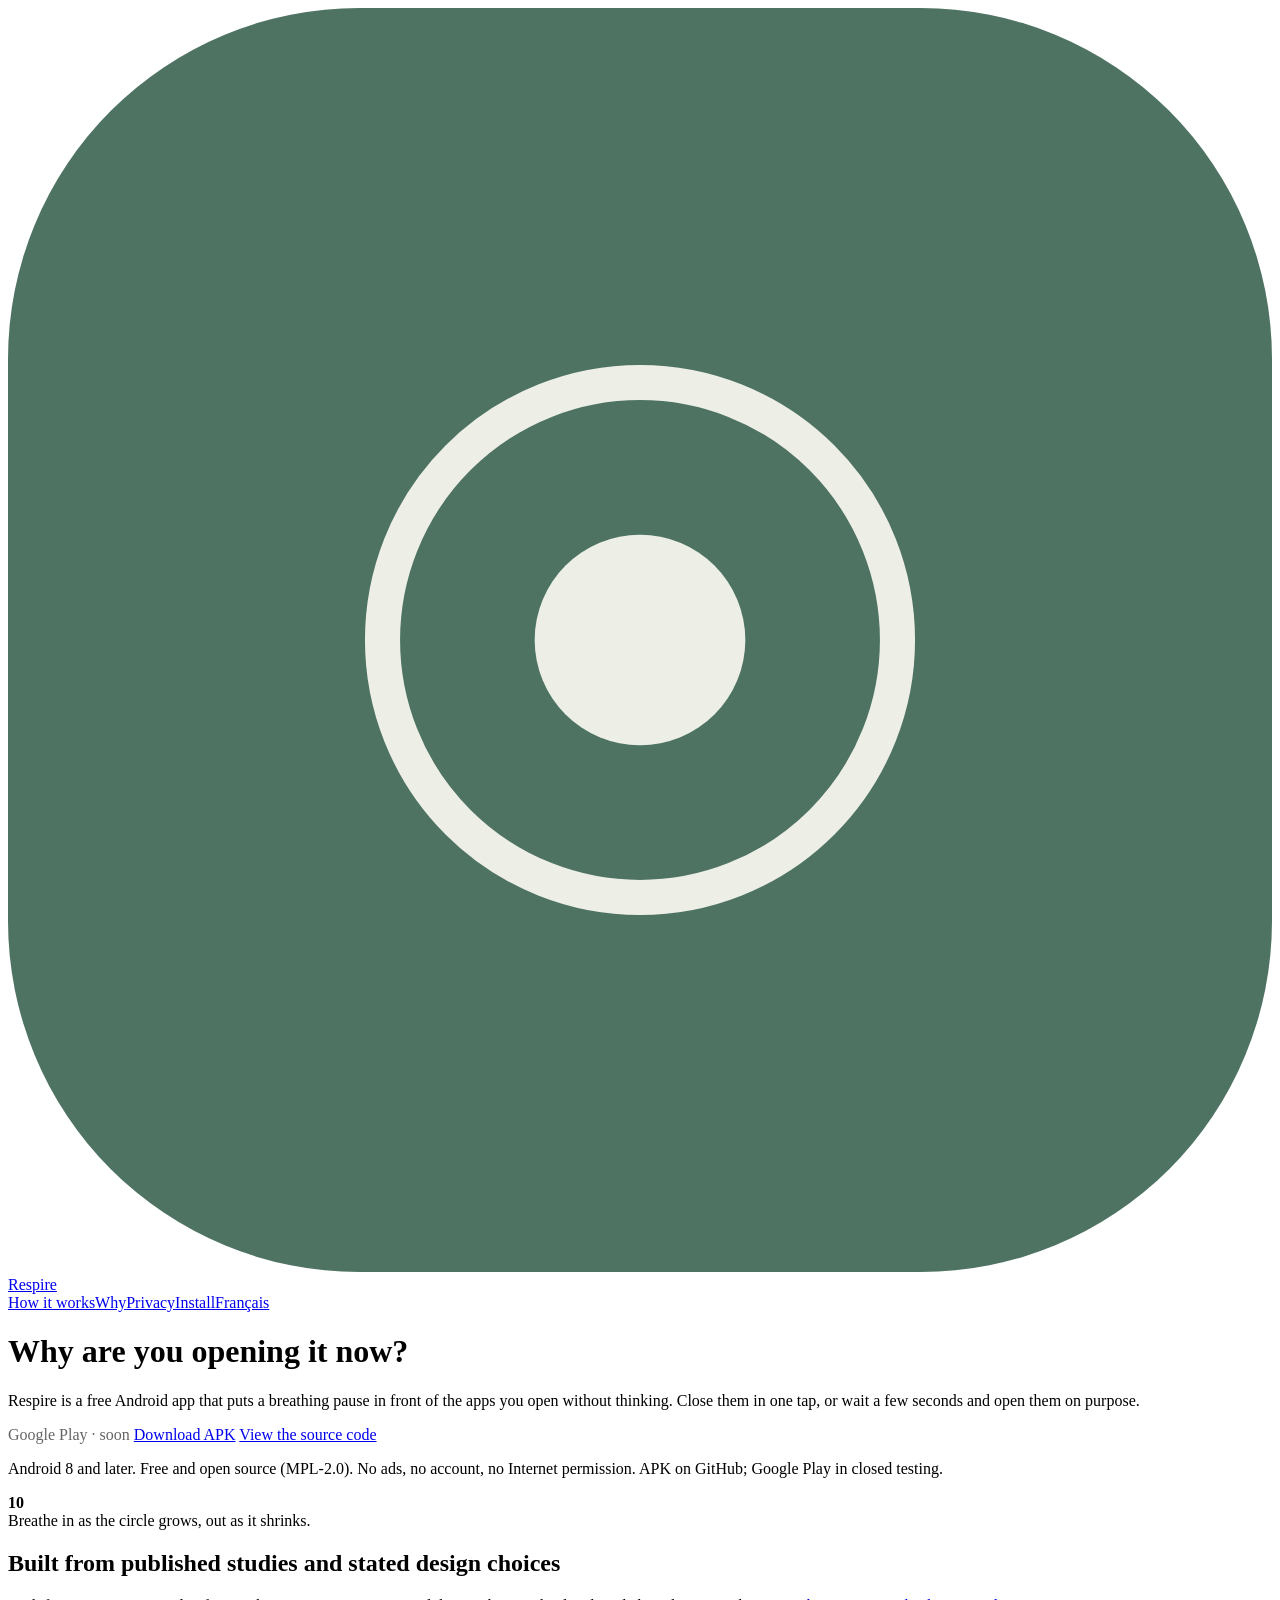
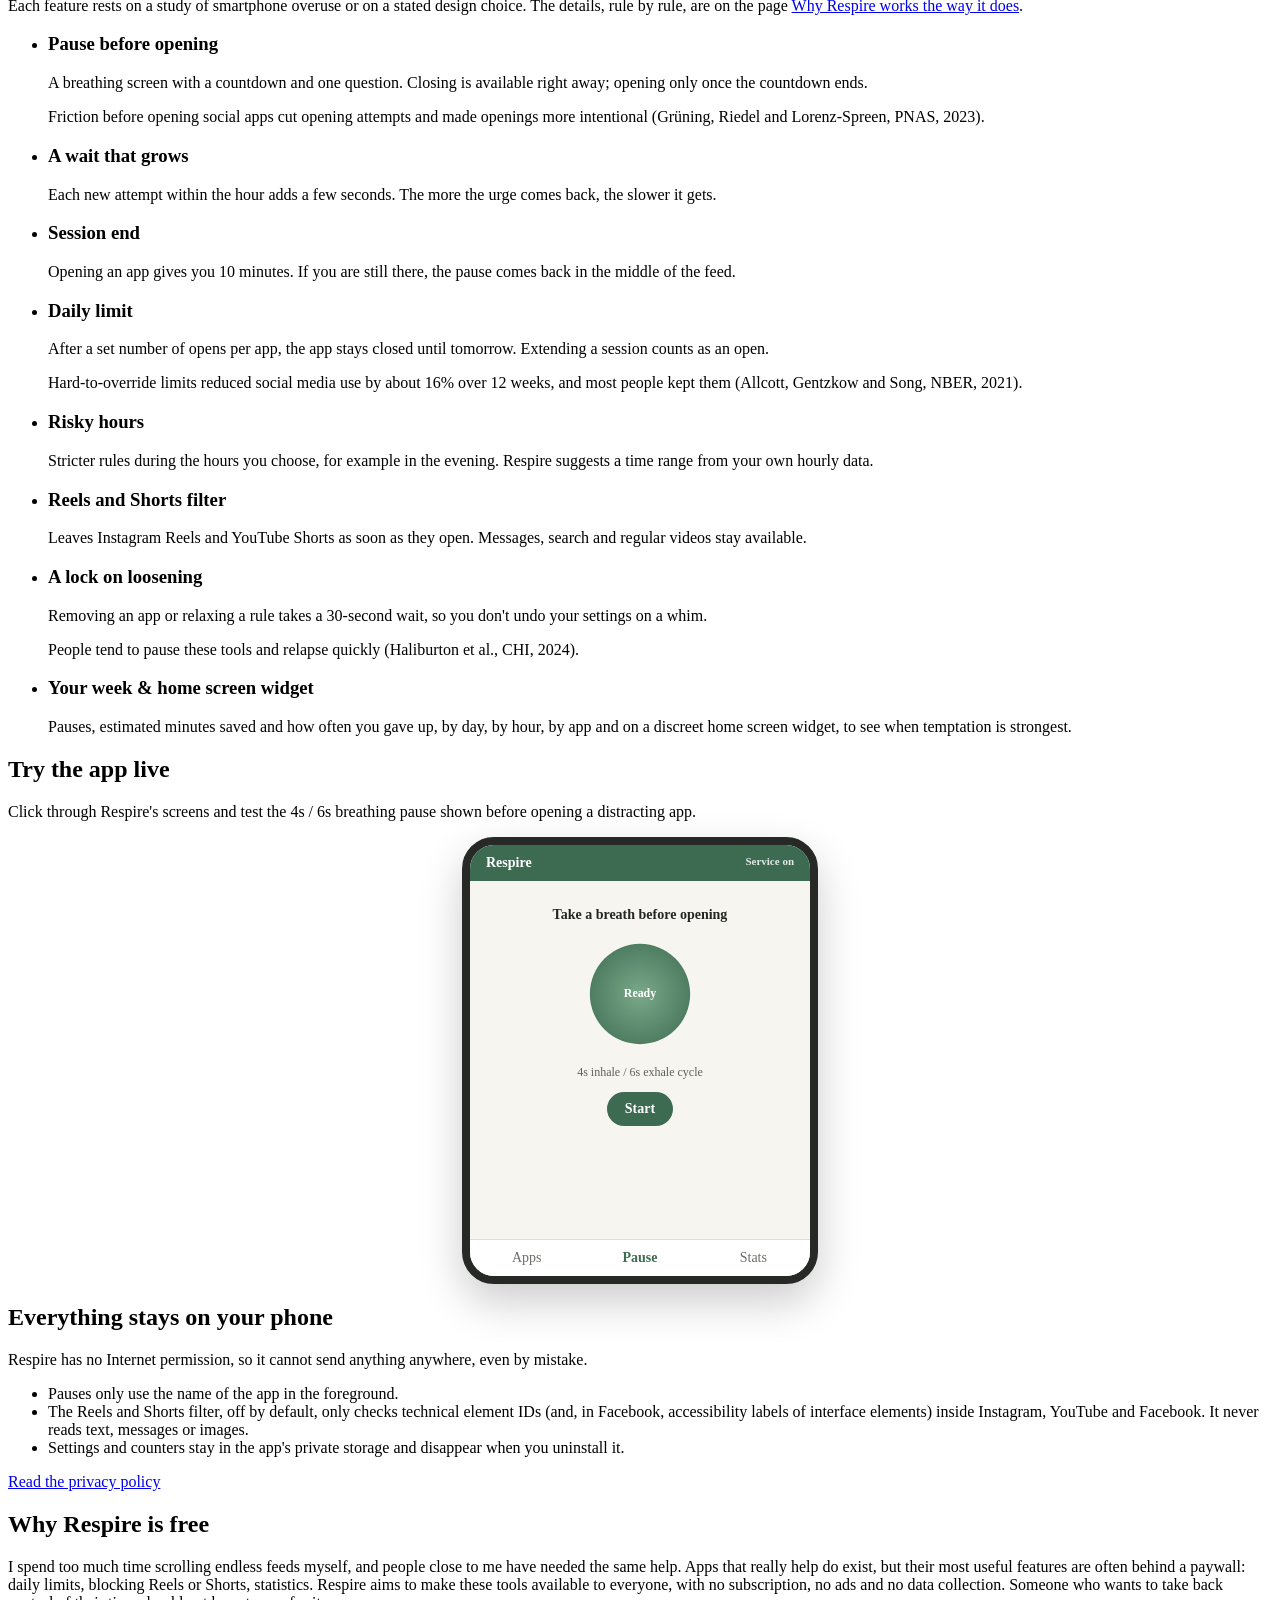
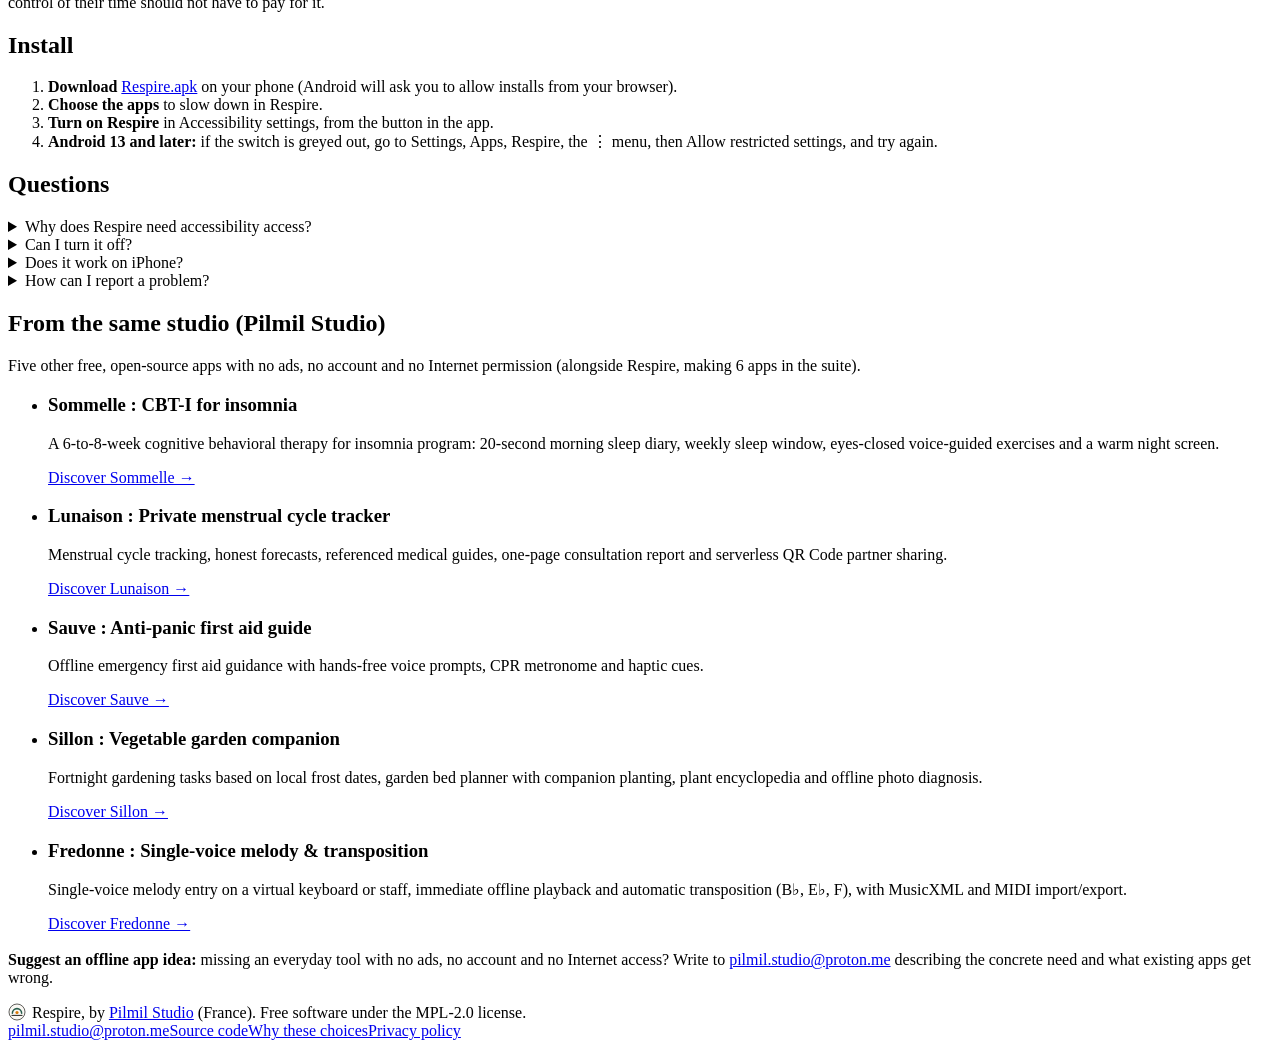
==== docs/index.html @ 9f2c6b08 "Accueil : disponibilité exacte (APK sur GitHub, Google Play en test) et horaire sans tiret" ====
<!doctype html>
<html lang="en">
<head>
<meta charset="utf-8">
<meta name="viewport" content="width=device-width, initial-scale=1">
<title>Respire: a pause before the apps you open on autopilot</title>
<meta name="description" content="Free, open-source Android app against doomscrolling. A breathing pause before the apps you open without thinking, session and daily limits, Reels and Shorts filter. No trackers.">
<link rel="alternate" hreflang="fr" href="fr/index.html">
<link rel="icon" href="assets/icon.svg" type="image/svg+xml">
<link rel="stylesheet" href="assets/site.css">
<meta property="og:title" content="Respire: a pause before the apps you open on autopilot">
<meta property="og:description" content="Free, open-source Android app against doomscrolling. A breathing pause before the apps you open without thinking, session and daily limits, Reels and Shorts filter. No trackers.">
<meta property="og:type" content="website">
<meta property="og:url" content="https://pilmil-studio.github.io/respire/index.html">
<meta property="og:image" content="https://pilmil-studio.github.io/respire/marketing/out/en/social.png">
</head>
<body>
<header class="wrap top">
<a class="brand" href="index.html"><svg viewBox="0 0 108 108" aria-hidden="true"><rect width="108" height="108" rx="30" fill="#4E7363"/><circle cx="54" cy="54" r="22" fill="none" stroke="#EDEEE6" stroke-width="3"/><circle cx="54" cy="54" r="9" fill="#EDEEE6"/></svg>Respire</a>
<nav aria-label="Menu"><a class="hide-sm" href="#how">How it works</a><a href="why.html">Why</a><a href="#privacy">Privacy</a><a href="#install">Install</a><a href="fr/index.html" lang="fr">Français</a></nav>
</header>
<main>
<div class="wrap hero">
<div>
<h1>Why are you opening it now?</h1>
<p class="lede">Respire is a free Android app that puts a breathing pause in front of the apps you open without thinking. Close them in one tap, or wait a few seconds and open them on purpose.</p>
<div class="actions">
<span class="btn btn-primary" aria-disabled="true" style="opacity:.6;cursor:default">Google Play · soon</span>
<a class="btn btn-quiet" href="https://github.com/Pilmil-Studio/respire/releases/latest/download/Respire.apk">Download APK</a>
<a class="btn btn-quiet" href="https://github.com/Pilmil-Studio/respire">View the source code</a>
</div>
<p class="fine">Android 8 and later. Free and open source (MPL-2.0). No ads, no account, no Internet permission. APK on GitHub; Google Play in closed testing.</p>
</div>
<figure class="breath" style="margin:0">
<span class="r1"></span><span class="r2"></span><span class="r3"></span>
<b aria-hidden="true">10</b>
<figcaption>Breathe in as the circle grows, out as it shrinks.</figcaption>
</figure>
</div>

<section id="how"><div class="wrap">
<h2>Built from published studies and stated design choices</h2>
<p class="intro">Each feature rests on a study of smartphone overuse or on a stated design choice. The details, rule by rule, are on the page <a href="why.html">Why Respire works the way it does</a>.</p>
<ul class="features">
<li><h3>Pause before opening</h3><p>A breathing screen with a countdown and one question. Closing is available right away; opening only once the countdown ends.</p><p class="why">Friction before opening social apps cut opening attempts and made openings more intentional (Grüning, Riedel and Lorenz-Spreen, PNAS, 2023).</p></li>
<li><h3>A wait that grows</h3><p>Each new attempt within the hour adds a few seconds. The more the urge comes back, the slower it gets.</p></li>
<li><h3>Session end</h3><p>Opening an app gives you 10 minutes. If you are still there, the pause comes back in the middle of the feed.</p></li>
<li><h3>Daily limit</h3><p>After a set number of opens per app, the app stays closed until tomorrow. Extending a session counts as an open.</p><p class="why">Hard-to-override limits reduced social media use by about 16% over 12 weeks, and most people kept them (Allcott, Gentzkow and Song, NBER, 2021).</p></li>
<li><h3>Risky hours</h3><p>Stricter rules during the hours you choose, for example in the evening. Respire suggests a time range from your own hourly data.</p></li>
<li><h3>Reels and Shorts filter</h3><p>Leaves Instagram Reels and YouTube Shorts as soon as they open. Messages, search and regular videos stay available.</p></li>
<li><h3>A lock on loosening</h3><p>Removing an app or relaxing a rule takes a 30-second wait, so you don't undo your settings on a whim.</p><p class="why">People tend to pause these tools and relapse quickly (Haliburton et al., CHI, 2024).</p></li>
<li><h3>Your week &amp; home screen widget</h3><p>Pauses, estimated minutes saved and how often you gave up, by day, by hour, by app and on a discreet home screen widget, to see when temptation is strongest.</p></li>
</ul>
</div></section>

<section id="simulator"><div class="wrap">
<h2>Try the app live</h2>
<p class="intro">Click through Respire's screens and test the 4s / 6s breathing pause shown before opening a distracting app.</p>
<div style="display:flex;justify-content:center">
  <div style="width:min(340px,100%);border:8px solid #262925;border-radius:32px;background:#f7f5f0;color:#222621;overflow:hidden;box-shadow:0 18px 44px rgba(0,0,0,.2);font-size:14px">
    <div style="background:#3d6b52;color:#fff;padding:10px 16px;display:flex;justify-content:space-between;font-weight:700">
      <span>Respire</span><span style="font-size:11px;opacity:.85">Service on</span>
    </div>
    <div id="re-screen" style="padding:14px;min-height:330px;display:grid;gap:10px;align-content:start"></div>
    <div style="display:grid;grid-template-columns:repeat(3,1fr);border-top:1px solid #e1ddd3;background:#fff">
      <button type="button" class="re-tab" data-tab="apps" style="padding:10px 4px;border:0;background:none;font:inherit;cursor:pointer">Apps</button>
      <button type="button" class="re-tab" data-tab="pause" style="padding:10px 4px;border:0;background:none;font:inherit;cursor:pointer">Pause</button>
      <button type="button" class="re-tab" data-tab="stats" style="padding:10px 4px;border:0;background:none;font:inherit;cursor:pointer">Stats</button>
    </div>
  </div>
</div>
</div></section>
<script>
(function(){
  let tab = "pause", timer = null, sec = 0, cycles = 0;
  function stopTimer() { if (timer) { clearInterval(timer); timer = null; } }
  function render() {
    document.querySelectorAll(".re-tab").forEach(b => {
      const act = b.dataset.tab === tab;
      b.style.color = act ? "#3d6b52" : "#6b6e68";
      b.style.fontWeight = act ? "700" : "500";
    });
    const scr = document.getElementById("re-screen");
    if (tab === "apps") {
      stopTimer();
      scr.innerHTML = `
        <div style="font-weight:800;font-size:16px">Slowed apps</div>
        <div style="background:#fff;border:1px solid #e1ddd3;border-radius:12px;padding:10px;display:flex;justify-content:space-between"><span>Instagram</span><strong>10s pause</strong></div>
        <div style="background:#fff;border:1px solid #e1ddd3;border-radius:12px;padding:10px;display:flex;justify-content:space-between"><span>YouTube Shorts</span><strong>Filtered</strong></div>
        <button type="button" id="re-try" style="margin-top:6px;padding:10px;border-radius:999px;border:0;background:#3d6b52;color:#fff;font:inherit;font-weight:700;cursor:pointer">Simulate opening</button>
      `;
    } else if (tab === "pause") {
      scr.innerHTML = `
        <div style="text-align:center;display:grid;gap:12px;justify-items:center;padding-top:12px">
          <div style="font-weight:700">Take a breath before opening</div>
          <div id="re-bubble" style="width:118px;height:118px;border-radius:50%;background:radial-gradient(circle,#7aa889,#3d6b52);color:#fff;display:flex;align-items:center;justify-content:center;font-weight:700;transition:transform 1s ease;transform:scale(0.85)">Ready</div>
          <p id="re-info" style="margin:0;font-size:12px;color:#5d615b">4s inhale / 6s exhale cycle</p>
          <button type="button" id="re-btn" style="font:inherit;padding:9px 18px;border-radius:999px;border:0;background:#3d6b52;color:#fff;font-weight:700;cursor:pointer">${timer ? "Stop" : "Start"}</button>
        </div>
      `;
    } else {
      stopTimer();
      scr.innerHTML = `
        <div style="font-weight:800;font-size:16px">This week</div>
        <div style="background:#fff;border:1px solid #e1ddd3;border-radius:12px;padding:12px">
          <div style="font-size:22px;font-weight:800;color:#3d6b52">18 times resisted</div>
          <div style="font-size:12px;color:#5d615b">~1h 15m saved from endless feeds</div>
        </div>
        <div style="background:#fff;border:1px solid #e1ddd3;border-radius:12px;padding:12px;font-size:12px">Peak temptation: 9 PM to 10 PM</div>
      `;
    }
  }
  function tick() {
    const bubble = document.getElementById("re-bubble"), info = document.getElementById("re-info");
    if (!bubble) return;
    const p = sec % 10;
    if (p < 4) { bubble.style.transitionDuration = "4s"; bubble.style.transform = "scale(1.18)"; bubble.textContent = `Inhale (${4-p}s)`; }
    else { bubble.style.transitionDuration = "6s"; bubble.style.transform = "scale(0.82)"; bubble.textContent = `Exhale (${10-p}s)`; }
    if (p === 9) cycles++;
    info.textContent = `${cycles} cycle(s) completed`;
    sec++;
  }
  document.getElementById("simulator").addEventListener("click", (e) => {
    const t = e.target.closest(".re-tab");
    if (t) { tab = t.dataset.tab; render(); return; }
    if (e.target.id === "re-try") { tab = "pause"; render(); }
    if (e.target.id === "re-btn") {
      if (timer) { stopTimer(); sec = 0; render(); }
      else { cycles = 0; sec = 0; tick(); timer = setInterval(tick, 1000); document.getElementById("re-btn").textContent = "Stop"; }
    }
  });
  render();
})();
</script>

<section id="privacy"><div class="wrap">
<div class="privacy-box">
<div><h2>Everything stays on your phone</h2></div>
<div><p>Respire has no Internet permission, so it cannot send anything anywhere, even by mistake.</p><ul><li>Pauses only use the name of the app in the foreground.</li><li>The Reels and Shorts filter, off by default, only checks technical element IDs (and, in Facebook, accessibility labels of interface elements) inside Instagram, YouTube and Facebook. It never reads text, messages or images.</li><li>Settings and counters stay in the app's private storage and disappear when you uninstall it.</li></ul><p style="margin:16px 0 0"><a href="privacy.html">Read the privacy policy</a></p></div>
</div>
</div></section>

<section id="free"><div class="wrap">
<h2>Why Respire is free</h2>
<p class="intro">I spend too much time scrolling endless feeds myself, and people close to me have needed the same help. Apps that really help do exist, but their most useful features are often behind a paywall: daily limits, blocking Reels or Shorts, statistics. Respire aims to make these tools available to everyone, with no subscription, no ads and no data collection. Someone who wants to take back control of their time should not have to pay for it.</p>
</div></section>

<section id="install"><div class="wrap">
<h2>Install</h2>
<ol class="steps"><li><strong>Download</strong> <a href="https://github.com/Pilmil-Studio/respire/releases/latest/download/Respire.apk">Respire.apk</a> on your phone (Android will ask you to allow installs from your browser).</li><li><strong>Choose the apps</strong> to slow down in Respire.</li><li><strong>Turn on Respire</strong> in Accessibility settings, from the button in the app.</li><li><strong>Android 13 and later:</strong> if the switch is greyed out, go to Settings, Apps, Respire, the ⋮ menu, then Allow restricted settings, and try again.</li></ol>
</div></section>

<section><div class="wrap">
<h2>Questions</h2>
<details><summary>Why does Respire need accessibility access?</summary><p>It is the only way on Android to know which app is opening, so the pause can appear before it. Respire uses it for nothing else.</p></details><details><summary>Can I turn it off?</summary><p>Yes, at any time in Accessibility settings or by uninstalling the app. The 30-second lock only applies to Respire's own rules.</p></details><details><summary>Does it work on iPhone?</summary><p>Partially. iOS does not allow third-party apps to block Reels or Shorts inside other apps outside Apple's Screen Time framework, while the standalone cardiac coherence module is available on iOS (via Kotlin Multiplatform).</p></details><details><summary>How can I report a problem?</summary><p>Open an issue on <a href="https://github.com/Pilmil-Studio/respire/issues">GitHub</a> or write to <a href="mailto:pilmil.studio@proton.me">pilmil.studio@proton.me</a>. Respire collects no data, so your feedback is the only way to know what to improve.</p></details>
</div></section>

<section id="studio"><div class="wrap">
<h2>From the same studio (Pilmil Studio)</h2>
<p class="intro">Five other free, open-source apps with no ads, no account and no Internet permission (alongside Respire, making 6 apps in the suite).</p>
<ul class="features">
<li><h3>Sommelle : CBT-I for insomnia</h3><p>A 6-to-8-week cognitive behavioral therapy for insomnia program: 20-second morning sleep diary, weekly sleep window, eyes-closed voice-guided exercises and a warm night screen.</p><p class="why"><a href="https://pilmil-studio.github.io/sommelle/en/">Discover Sommelle →</a></p></li>
<li><h3>Lunaison : Private menstrual cycle tracker</h3><p>Menstrual cycle tracking, honest forecasts, referenced medical guides, one-page consultation report and serverless QR Code partner sharing.</p><p class="why"><a href="https://pilmil-studio.github.io/lunaison/en/">Discover Lunaison →</a></p></li>
<li><h3>Sauve : Anti-panic first aid guide</h3><p>Offline emergency first aid guidance with hands-free voice prompts, CPR metronome and haptic cues.</p><p class="why"><a href="https://pilmil-studio.github.io/sauve/en/">Discover Sauve →</a></p></li>
<li><h3>Sillon : Vegetable garden companion</h3><p>Fortnight gardening tasks based on local frost dates, garden bed planner with companion planting, plant encyclopedia and offline photo diagnosis.</p><p class="why"><a href="https://pilmil-studio.github.io/sillon/">Discover Sillon →</a></p></li>
<li><h3>Fredonne : Single-voice melody &amp; transposition</h3><p>Single-voice melody entry on a virtual keyboard or staff, immediate offline playback and automatic transposition (B&#9837;, E&#9837;, F), with MusicXML and MIDI import/export.</p><p class="why"><a href="https://pilmil-studio.github.io/fredonne/">Discover Fredonne →</a></p></li>
</ul>
<p class="intro" style="margin-top:18px"><strong>Suggest an offline app idea:</strong> missing an everyday tool with no ads, no account and no Internet access? Write to <a href="mailto:pilmil.studio@proton.me?subject=Offline%20app%20idea">pilmil.studio@proton.me</a> describing the concrete need and what existing apps get wrong.</p>
</div></section>
</main>
<footer>
<div class="wrap">
<p style="margin:0"><img src="assets/pilmil-logo.svg" alt="" width="18" height="18" style="vertical-align:-3px;margin-right:6px">Respire, by <a href="https://pilmil-studio.github.io/en/">Pilmil Studio</a> (France). Free software under the MPL-2.0 license.</p>
<nav aria-label="Source code"><a href="mailto:pilmil.studio@proton.me">pilmil.studio@proton.me</a><a href="https://github.com/Pilmil-Studio/respire">Source code</a><a href="why.html">Why these choices</a><a href="privacy.html">Privacy policy</a></nav>
</div>
</footer>
</body>
</html>
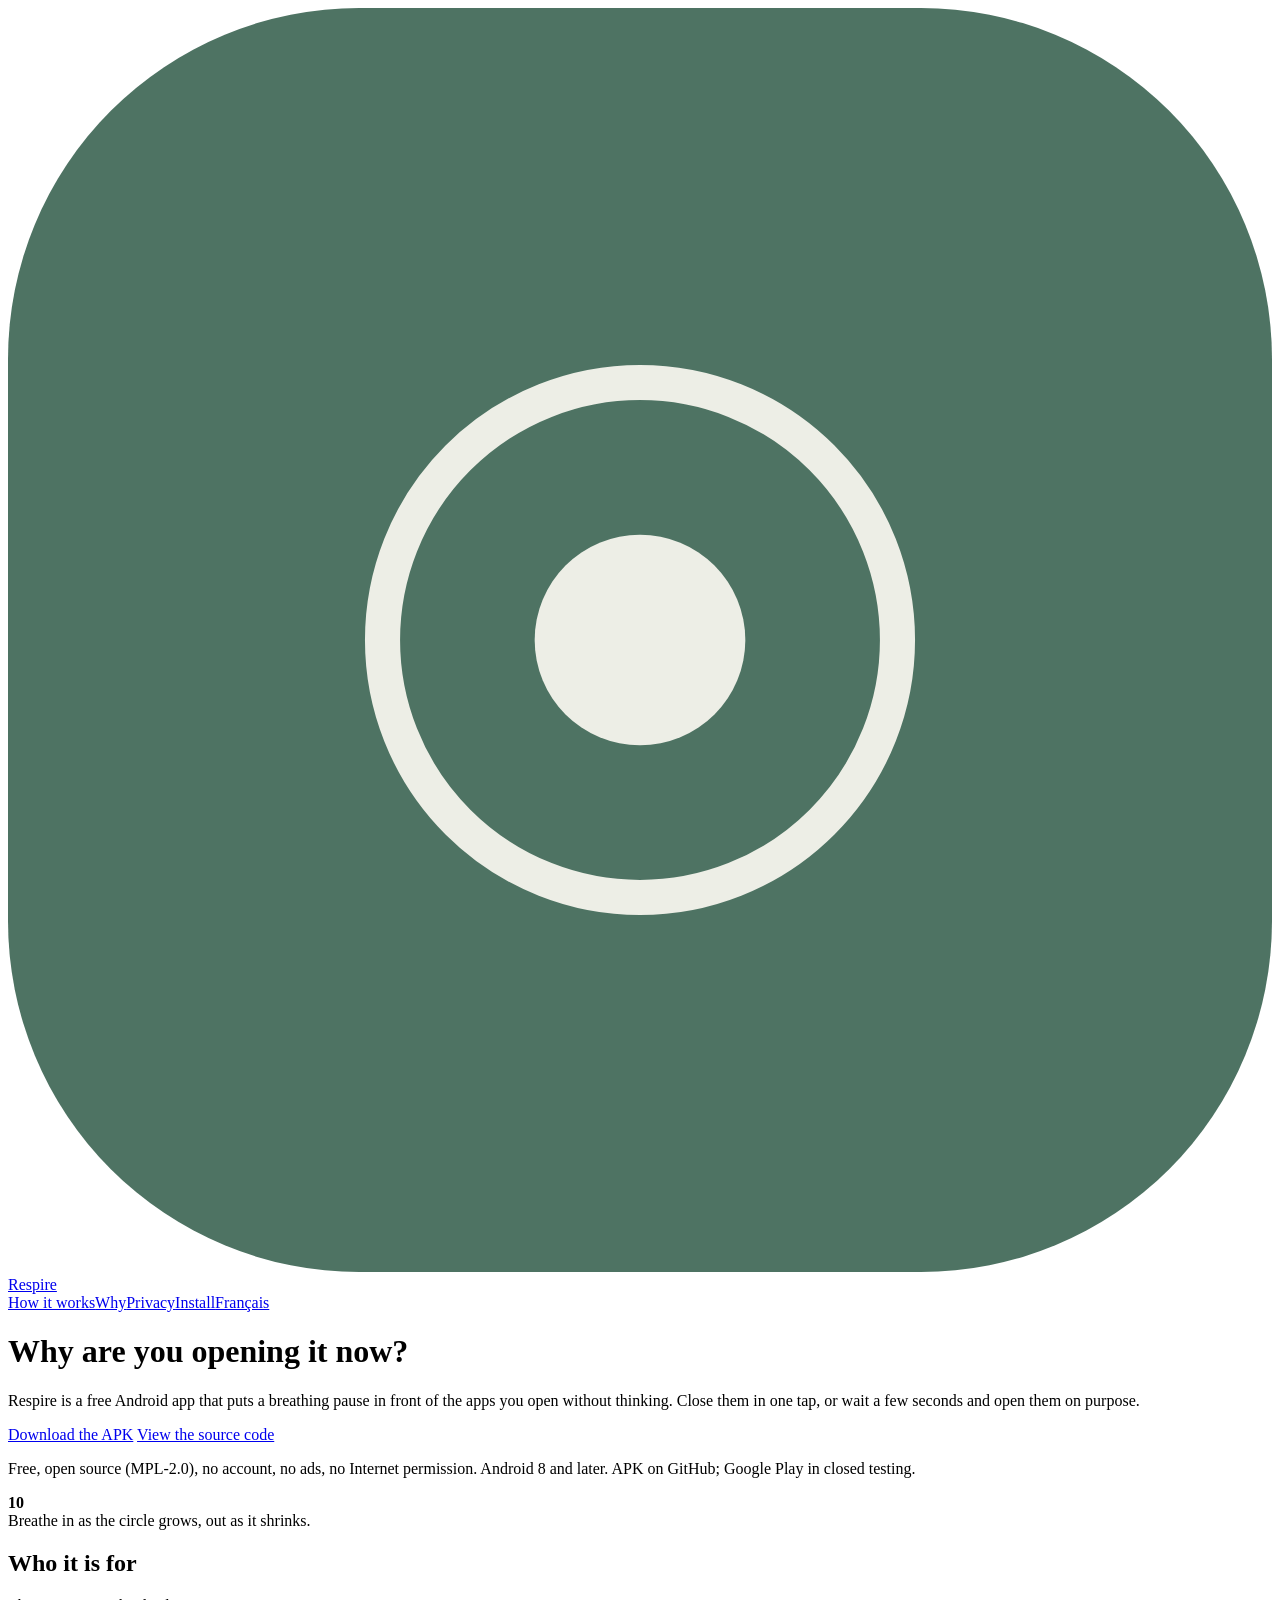
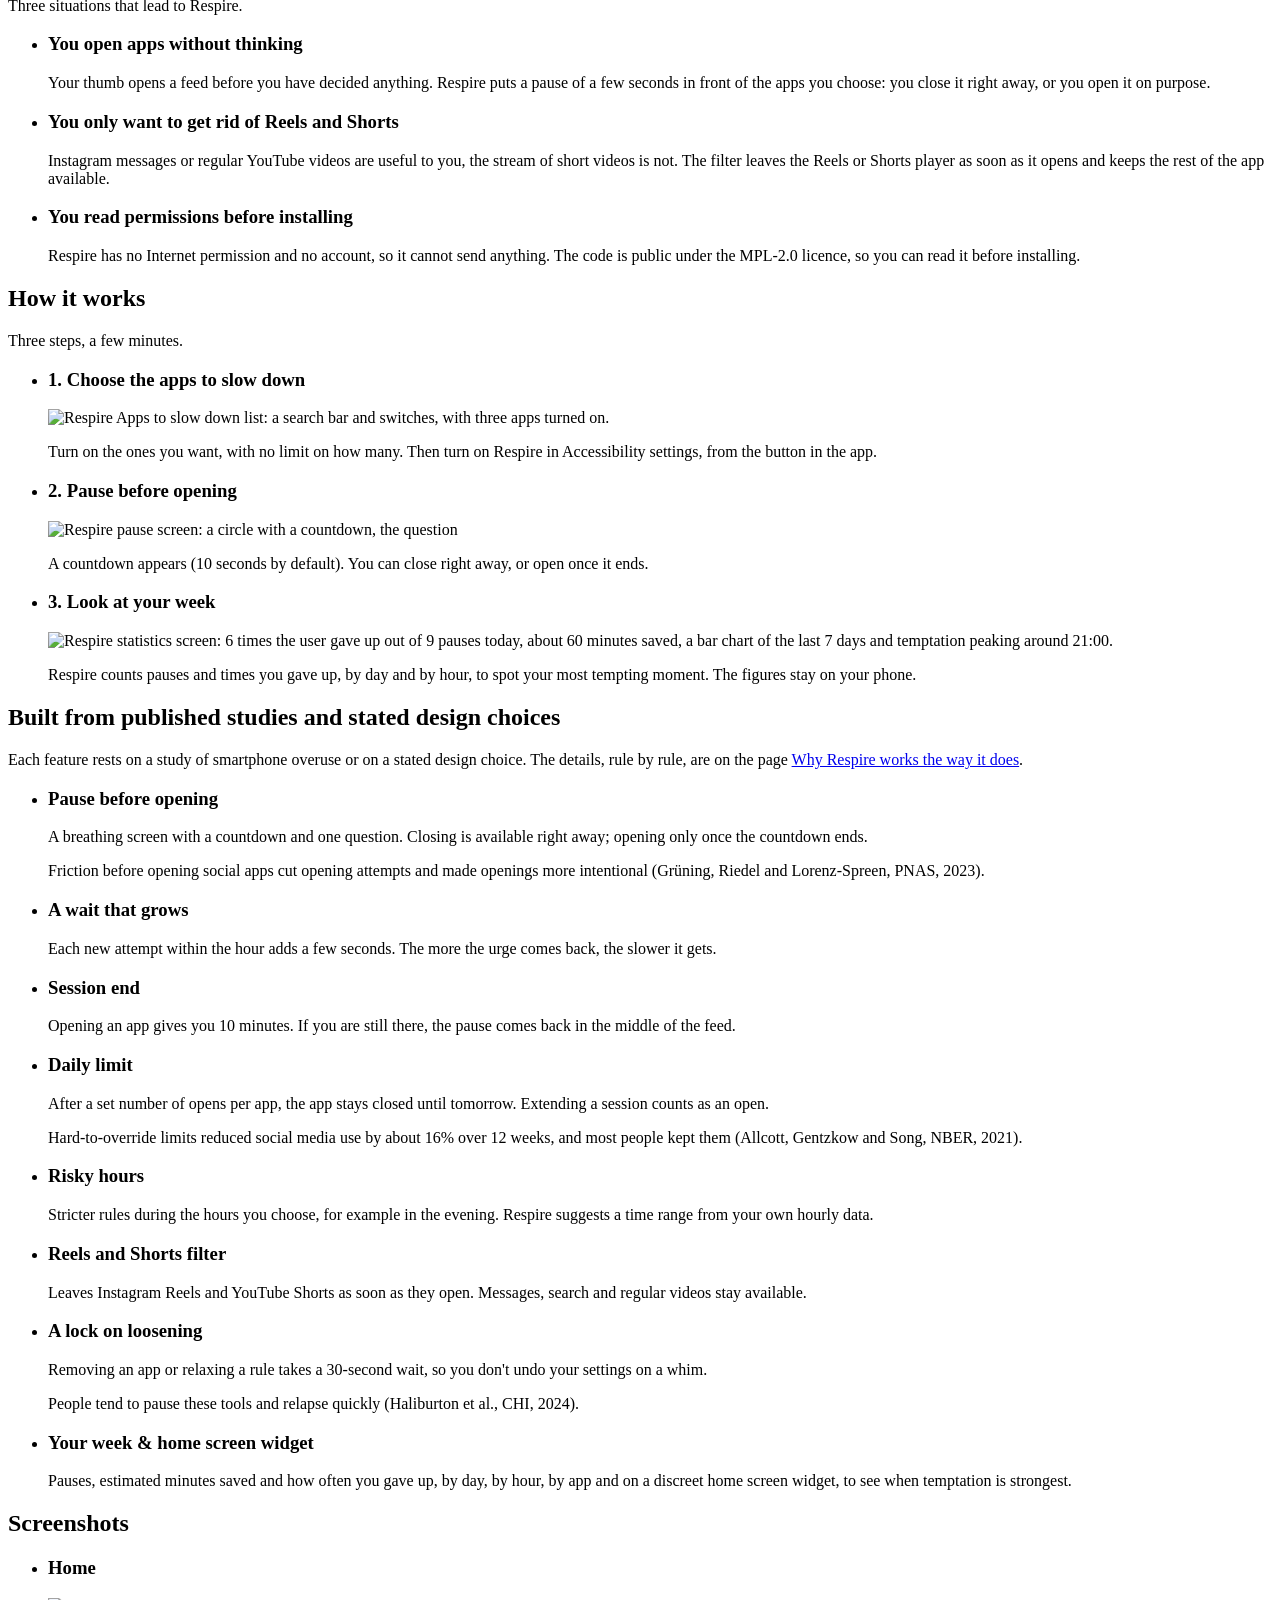
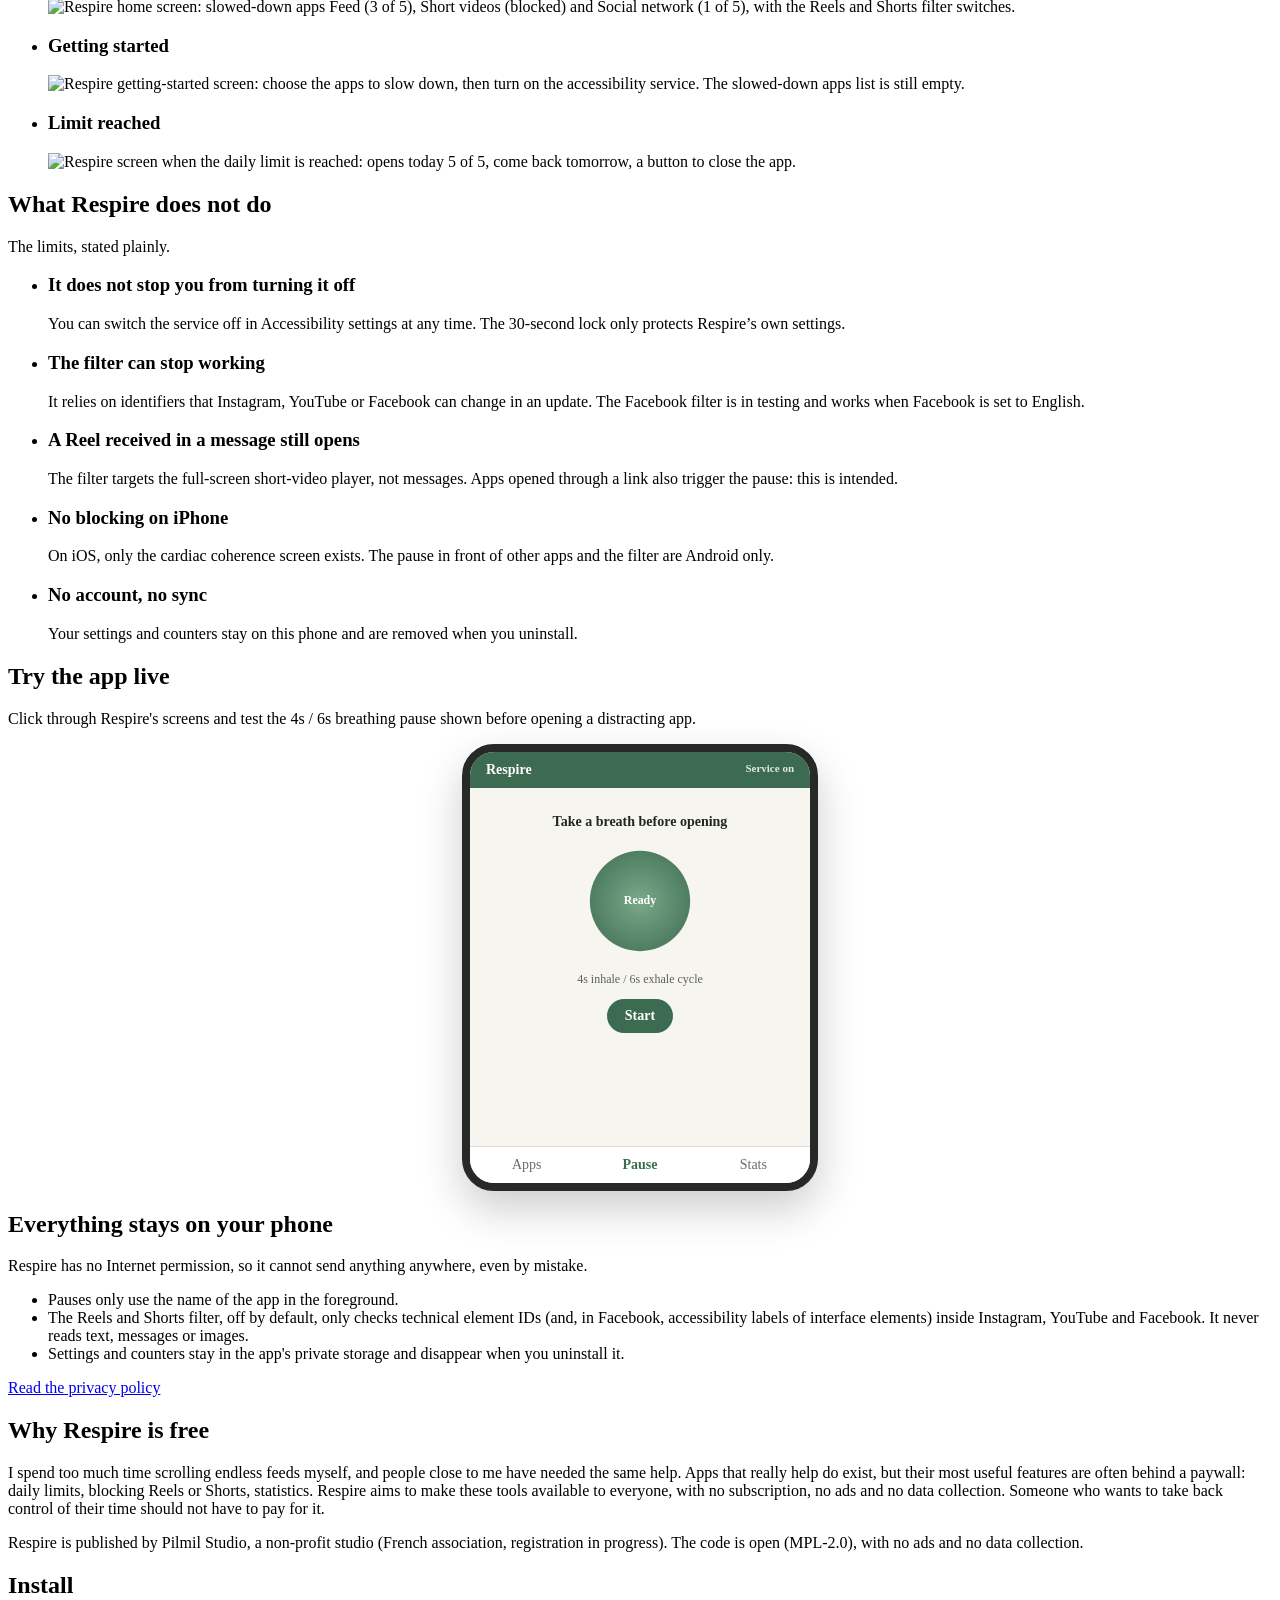
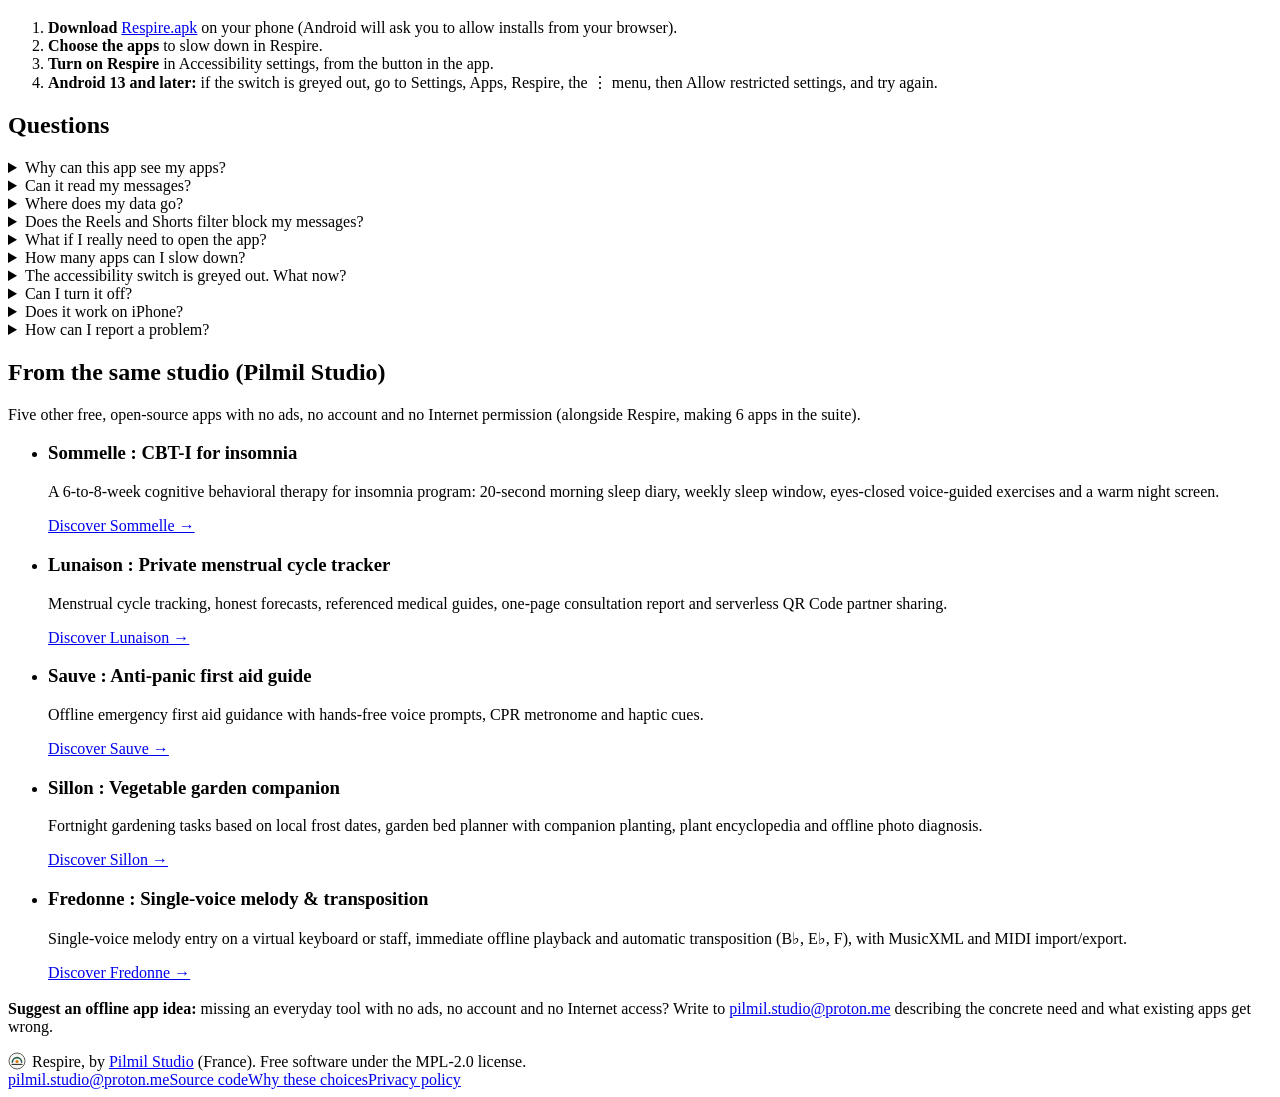
==== commit 13d51377: "Accueil : pour qui, trois étapes, limites, FAQ accessibilité et bouton APK principal (fr et en)" ====
--- a/docs/index.html
+++ b/docs/index.html
@@ -25,11 +25,10 @@
 <h1>Why are you opening it now?</h1>
 <p class="lede">Respire is a free Android app that puts a breathing pause in front of the apps you open without thinking. Close them in one tap, or wait a few seconds and open them on purpose.</p>
 <div class="actions">
-<span class="btn btn-primary" aria-disabled="true" style="opacity:.6;cursor:default">Google Play · soon</span>
-<a class="btn btn-quiet" href="https://github.com/Pilmil-Studio/respire/releases/latest/download/Respire.apk">Download APK</a>
+<a class="btn btn-primary" href="https://github.com/Pilmil-Studio/respire/releases/latest">Download the APK</a>
 <a class="btn btn-quiet" href="https://github.com/Pilmil-Studio/respire">View the source code</a>
 </div>
-<p class="fine">Android 8 and later. Free and open source (MPL-2.0). No ads, no account, no Internet permission. APK on GitHub; Google Play in closed testing.</p>
+<p class="fine">Free, open source (MPL-2.0), no account, no ads, no Internet permission. Android 8 and later. APK on GitHub; Google Play in closed testing.</p>
 </div>
 <figure class="breath" style="margin:0">
 <span class="r1"></span><span class="r2"></span><span class="r3"></span>
@@ -38,7 +37,23 @@
 </figure>
 </div>
 
+<section id="for"><div class="wrap">
+<h2>Who it is for</h2>
+<p class="intro">Three situations that lead to Respire.</p>
+<ul class="features three">
+<li><h3>You open apps without thinking</h3><p>Your thumb opens a feed before you have decided anything. Respire puts a pause of a few seconds in front of the apps you choose: you close it right away, or you open it on purpose.</p></li><li><h3>You only want to get rid of Reels and Shorts</h3><p>Instagram messages or regular YouTube videos are useful to you, the stream of short videos is not. The filter leaves the Reels or Shorts player as soon as it opens and keeps the rest of the app available.</p></li><li><h3>You read permissions before installing</h3><p>Respire has no Internet permission and no account, so it cannot send anything. The code is public under the MPL-2.0 licence, so you can read it before installing.</p></li>
+</ul>
+</div></section>
+
 <section id="how"><div class="wrap">
+<h2>How it works</h2>
+<p class="intro">Three steps, a few minutes.</p>
+<ul class="features three shots">
+<li><h3>1. Choose the apps to slow down</h3><img class="shot" src="marketing/captures/en/choix_applis.png" alt="Respire Apps to slow down list: a search bar and switches, with three apps turned on." width="1080" height="2340" loading="lazy"><p>Turn on the ones you want, with no limit on how many. Then turn on Respire in Accessibility settings, from the button in the app.</p></li><li><h3>2. Pause before opening</h3><img class="shot" src="marketing/captures/en/respiration.png" alt="Respire pause screen: a circle with a countdown, the question "Why are you opening it now?", three intention chips, a button to close and the time left before opening." width="1080" height="2340" loading="lazy"><p>A countdown appears (10 seconds by default). You can close right away, or open once it ends.</p></li><li><h3>3. Look at your week</h3><img class="shot" src="marketing/captures/en/statistiques.png" alt="Respire statistics screen: 6 times the user gave up out of 9 pauses today, about 60 minutes saved, a bar chart of the last 7 days and temptation peaking around 21:00." width="1080" height="2340" loading="lazy"><p>Respire counts pauses and times you gave up, by day and by hour, to spot your most tempting moment. The figures stay on your phone.</p></li>
+</ul>
+</div></section>
+
+<section id="features"><div class="wrap">
 <h2>Built from published studies and stated design choices</h2>
 <p class="intro">Each feature rests on a study of smartphone overuse or on a stated design choice. The details, rule by rule, are on the page <a href="why.html">Why Respire works the way it does</a>.</p>
 <ul class="features">
@@ -53,6 +68,20 @@
 </ul>
 </div></section>
 
+<section id="captures"><div class="wrap">
+<h2>Screenshots</h2>
+<ul class="features three shots">
+<li><h3>Home</h3><img class="shot" src="marketing/captures/en/accueil.png" alt="Respire home screen: slowed-down apps Feed (3 of 5), Short videos (blocked) and Social network (1 of 5), with the Reels and Shorts filter switches." width="1080" height="2340" loading="lazy"></li><li><h3>Getting started</h3><img class="shot" src="marketing/captures/en/demarrage.png" alt="Respire getting-started screen: choose the apps to slow down, then turn on the accessibility service. The slowed-down apps list is still empty." width="1080" height="2340" loading="lazy"></li><li><h3>Limit reached</h3><img class="shot" src="marketing/captures/en/quota_atteint.png" alt="Respire screen when the daily limit is reached: opens today 5 of 5, come back tomorrow, a button to close the app." width="1080" height="2340" loading="lazy"></li>
+</ul>
+</div></section>
+
+<section id="limits"><div class="wrap">
+<h2>What Respire does not do</h2>
+<p class="intro">The limits, stated plainly.</p>
+<ul class="features">
+<li><h3>It does not stop you from turning it off</h3><p>You can switch the service off in Accessibility settings at any time. The 30-second lock only protects Respire’s own settings.</p></li><li><h3>The filter can stop working</h3><p>It relies on identifiers that Instagram, YouTube or Facebook can change in an update. The Facebook filter is in testing and works when Facebook is set to English.</p></li><li><h3>A Reel received in a message still opens</h3><p>The filter targets the full-screen short-video player, not messages. Apps opened through a link also trigger the pause: this is intended.</p></li><li><h3>No blocking on iPhone</h3><p>On iOS, only the cardiac coherence screen exists. The pause in front of other apps and the filter are Android only.</p></li><li><h3>No account, no sync</h3><p>Your settings and counters stay on this phone and are removed when you uninstall.</p></li>
+</ul>
+</div></section>
 <section id="simulator"><div class="wrap">
 <h2>Try the app live</h2>
 <p class="intro">Click through Respire's screens and test the 4s / 6s breathing pause shown before opening a distracting app.</p>
@@ -143,6 +172,7 @@
 <section id="free"><div class="wrap">
 <h2>Why Respire is free</h2>
 <p class="intro">I spend too much time scrolling endless feeds myself, and people close to me have needed the same help. Apps that really help do exist, but their most useful features are often behind a paywall: daily limits, blocking Reels or Shorts, statistics. Respire aims to make these tools available to everyone, with no subscription, no ads and no data collection. Someone who wants to take back control of their time should not have to pay for it.</p>
+<p class="intro">Respire is published by Pilmil Studio, a non-profit studio (French association, registration in progress). The code is open (MPL-2.0), with no ads and no data collection.</p>
 </div></section>
 
 <section id="install"><div class="wrap">
@@ -150,9 +180,9 @@
 <ol class="steps"><li><strong>Download</strong> <a href="https://github.com/Pilmil-Studio/respire/releases/latest/download/Respire.apk">Respire.apk</a> on your phone (Android will ask you to allow installs from your browser).</li><li><strong>Choose the apps</strong> to slow down in Respire.</li><li><strong>Turn on Respire</strong> in Accessibility settings, from the button in the app.</li><li><strong>Android 13 and later:</strong> if the switch is greyed out, go to Settings, Apps, Respire, the ⋮ menu, then Allow restricted settings, and try again.</li></ol>
 </div></section>
 
-<section><div class="wrap">
+<section id="faq"><div class="wrap">
 <h2>Questions</h2>
-<details><summary>Why does Respire need accessibility access?</summary><p>It is the only way on Android to know which app is opening, so the pause can appear before it. Respire uses it for nothing else.</p></details><details><summary>Can I turn it off?</summary><p>Yes, at any time in Accessibility settings or by uninstalling the app. The 30-second lock only applies to Respire's own rules.</p></details><details><summary>Does it work on iPhone?</summary><p>Partially. iOS does not allow third-party apps to block Reels or Shorts inside other apps outside Apple's Screen Time framework, while the standalone cardiac coherence module is available on iOS (via Kotlin Multiplatform).</p></details><details><summary>How can I report a problem?</summary><p>Open an issue on <a href="https://github.com/Pilmil-Studio/respire/issues">GitHub</a> or write to <a href="mailto:pilmil.studio@proton.me">pilmil.studio@proton.me</a>. Respire collects no data, so your feedback is the only way to know what to improve.</p></details>
+<details><summary>Why can this app see my apps?</summary><p>To show the pause before an app, Respire has to know which app comes to the foreground, and the accessibility service is the only way to know that on Android. It reads only that app’s name; the list of installed apps is used only to let you choose which ones to slow down.</p></details><details><summary>Can it read my messages?</summary><p>No: it never reads text, messages or images. If you turn on the Reels and Shorts filter, it only checks technical element IDs (and, in Facebook, accessibility labels of interface elements), only inside Instagram, YouTube and Facebook.</p></details><details><summary>Where does my data go?</summary><p>Nowhere: Respire has no Internet permission, so it cannot send anything, even by mistake. Settings and counters stay in the app’s private storage and are removed when you uninstall.</p></details><details><summary>Does the Reels and Shorts filter block my messages?</summary><p>No: messages, search and regular videos stay available. The filter is off by default and you turn it on yourself.</p></details><details><summary>What if I really need to open the app?</summary><p>Closing is available right away, and opening is available once the countdown ends (10 seconds by default). After the daily number of opens you set, the app stays closed until tomorrow.</p></details><details><summary>How many apps can I slow down?</summary><p>As many as you want: there is no limit on how many. The Reels and Shorts filter and the weekly summary are included, for free.</p></details><details><summary>The accessibility switch is greyed out. What now?</summary><p>On Android 13 and later, it is a "restricted setting". Go to Settings, Apps, Respire, the ⋮ menu, then Allow restricted settings, and try again.</p></details><details><summary>Can I turn it off?</summary><p>Yes, at any time in Accessibility settings or by uninstalling the app. The 30-second lock only applies to Respire's own rules.</p></details><details><summary>Does it work on iPhone?</summary><p>Partially. iOS does not allow third-party apps to block Reels or Shorts inside other apps outside Apple's Screen Time framework, while the standalone cardiac coherence module is available on iOS (via Kotlin Multiplatform).</p></details><details><summary>How can I report a problem?</summary><p>Open an issue on <a href="https://github.com/Pilmil-Studio/respire/issues">GitHub</a> or write to <a href="mailto:pilmil.studio@proton.me">pilmil.studio@proton.me</a>. Respire collects no data, so your feedback is the only way to know what to improve.</p></details>
 </div></section>
 
 <section id="studio"><div class="wrap">
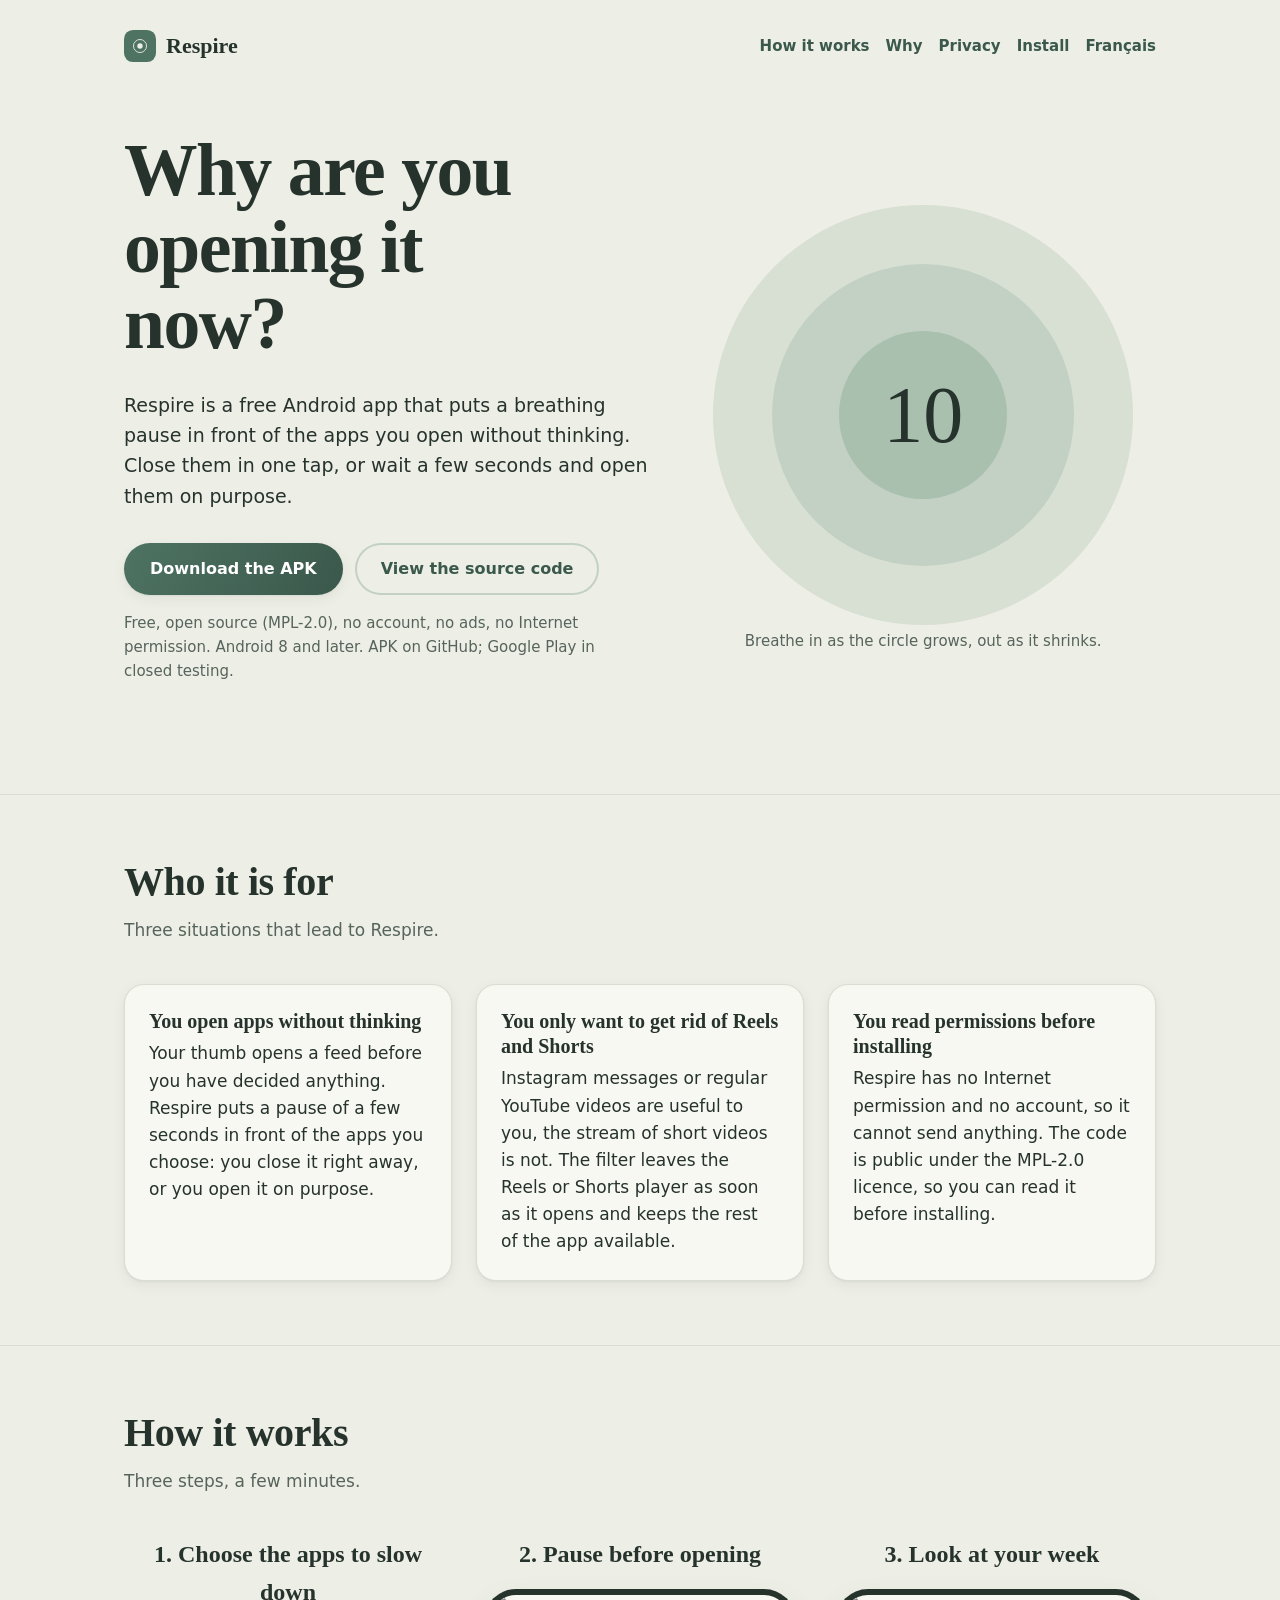
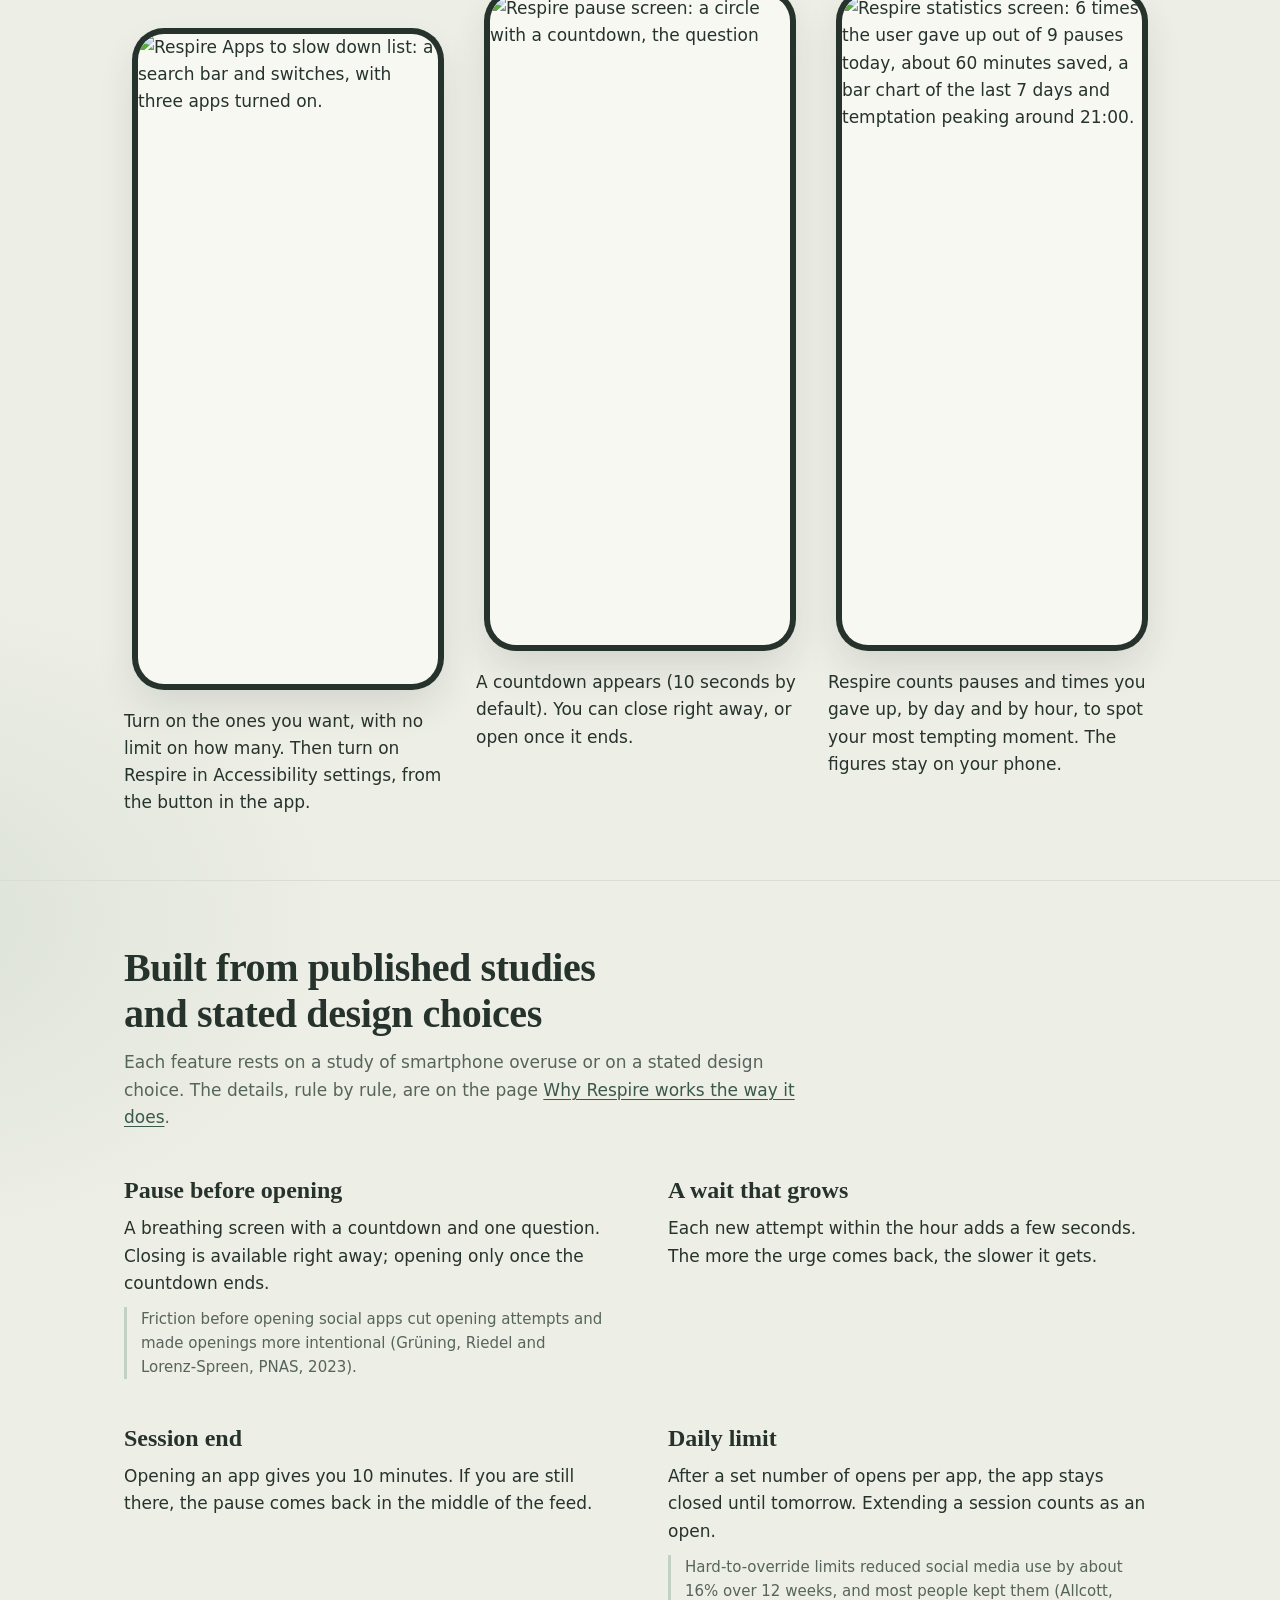
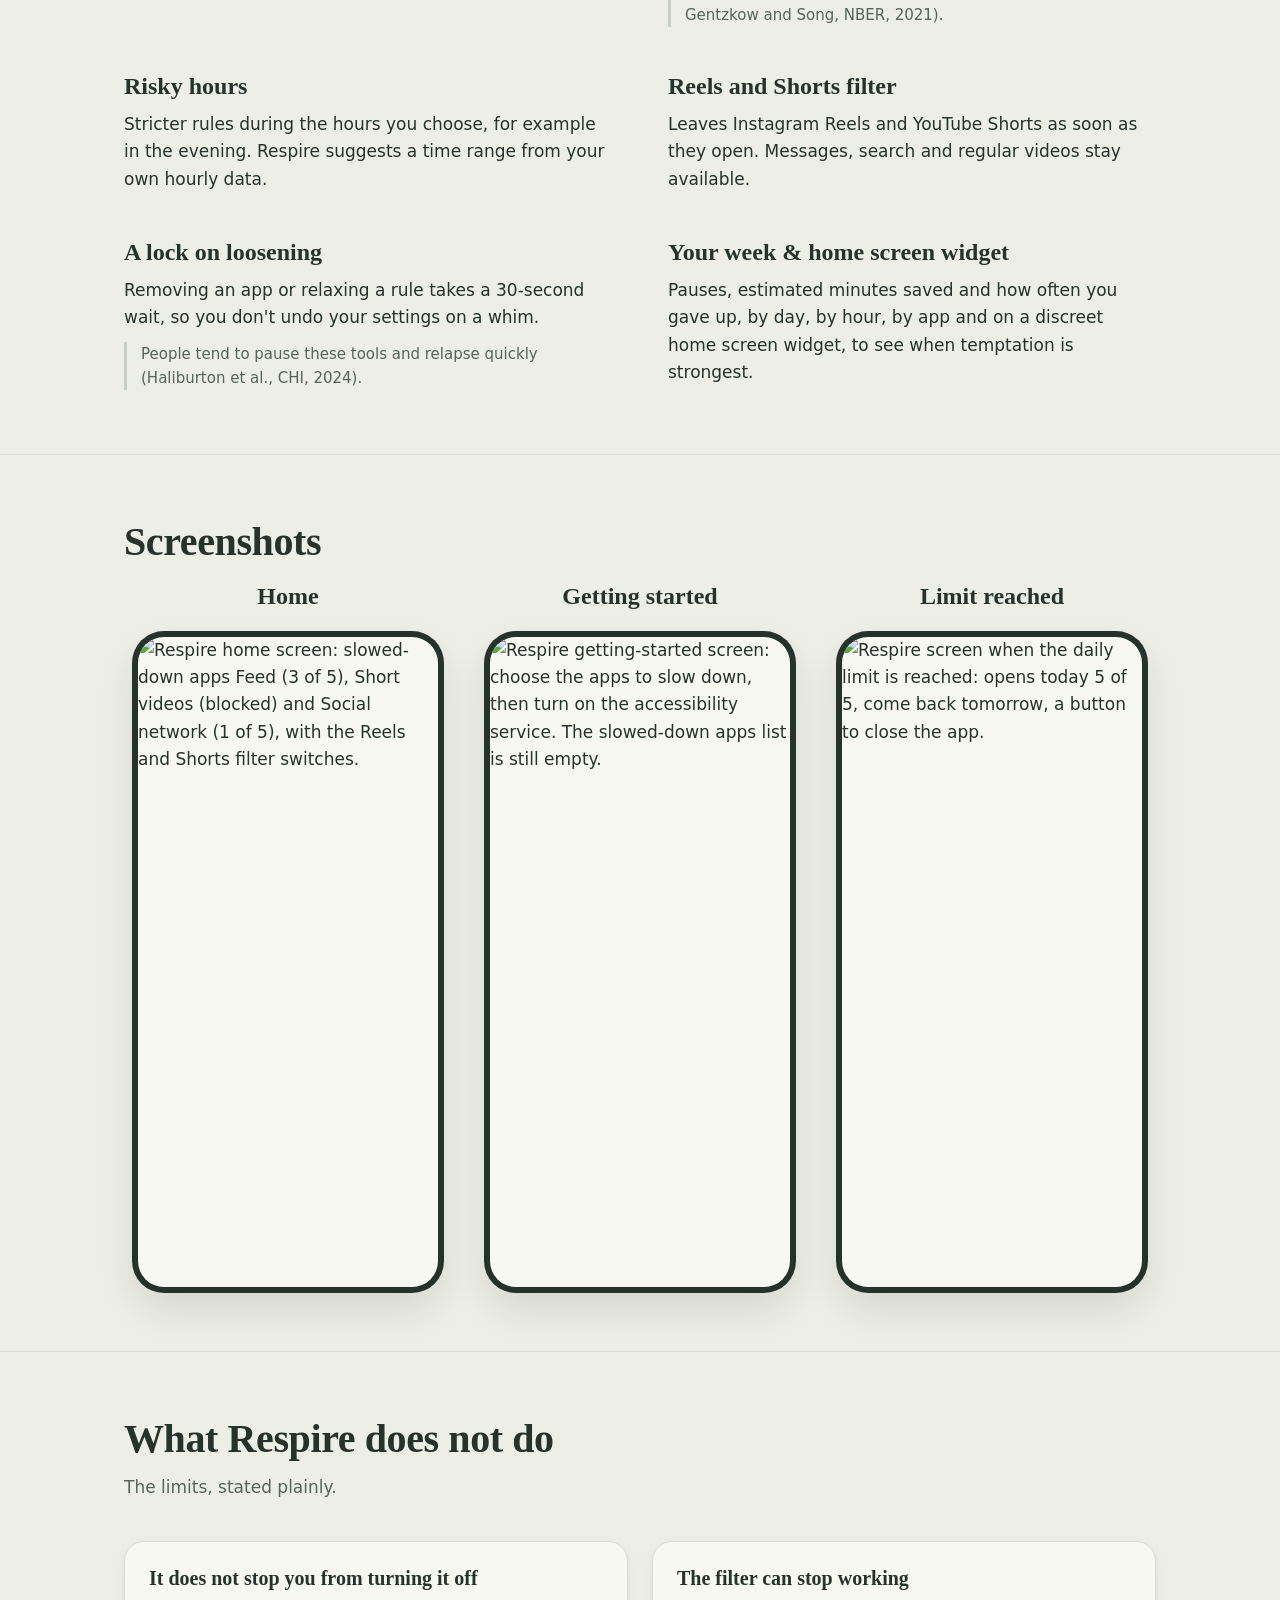
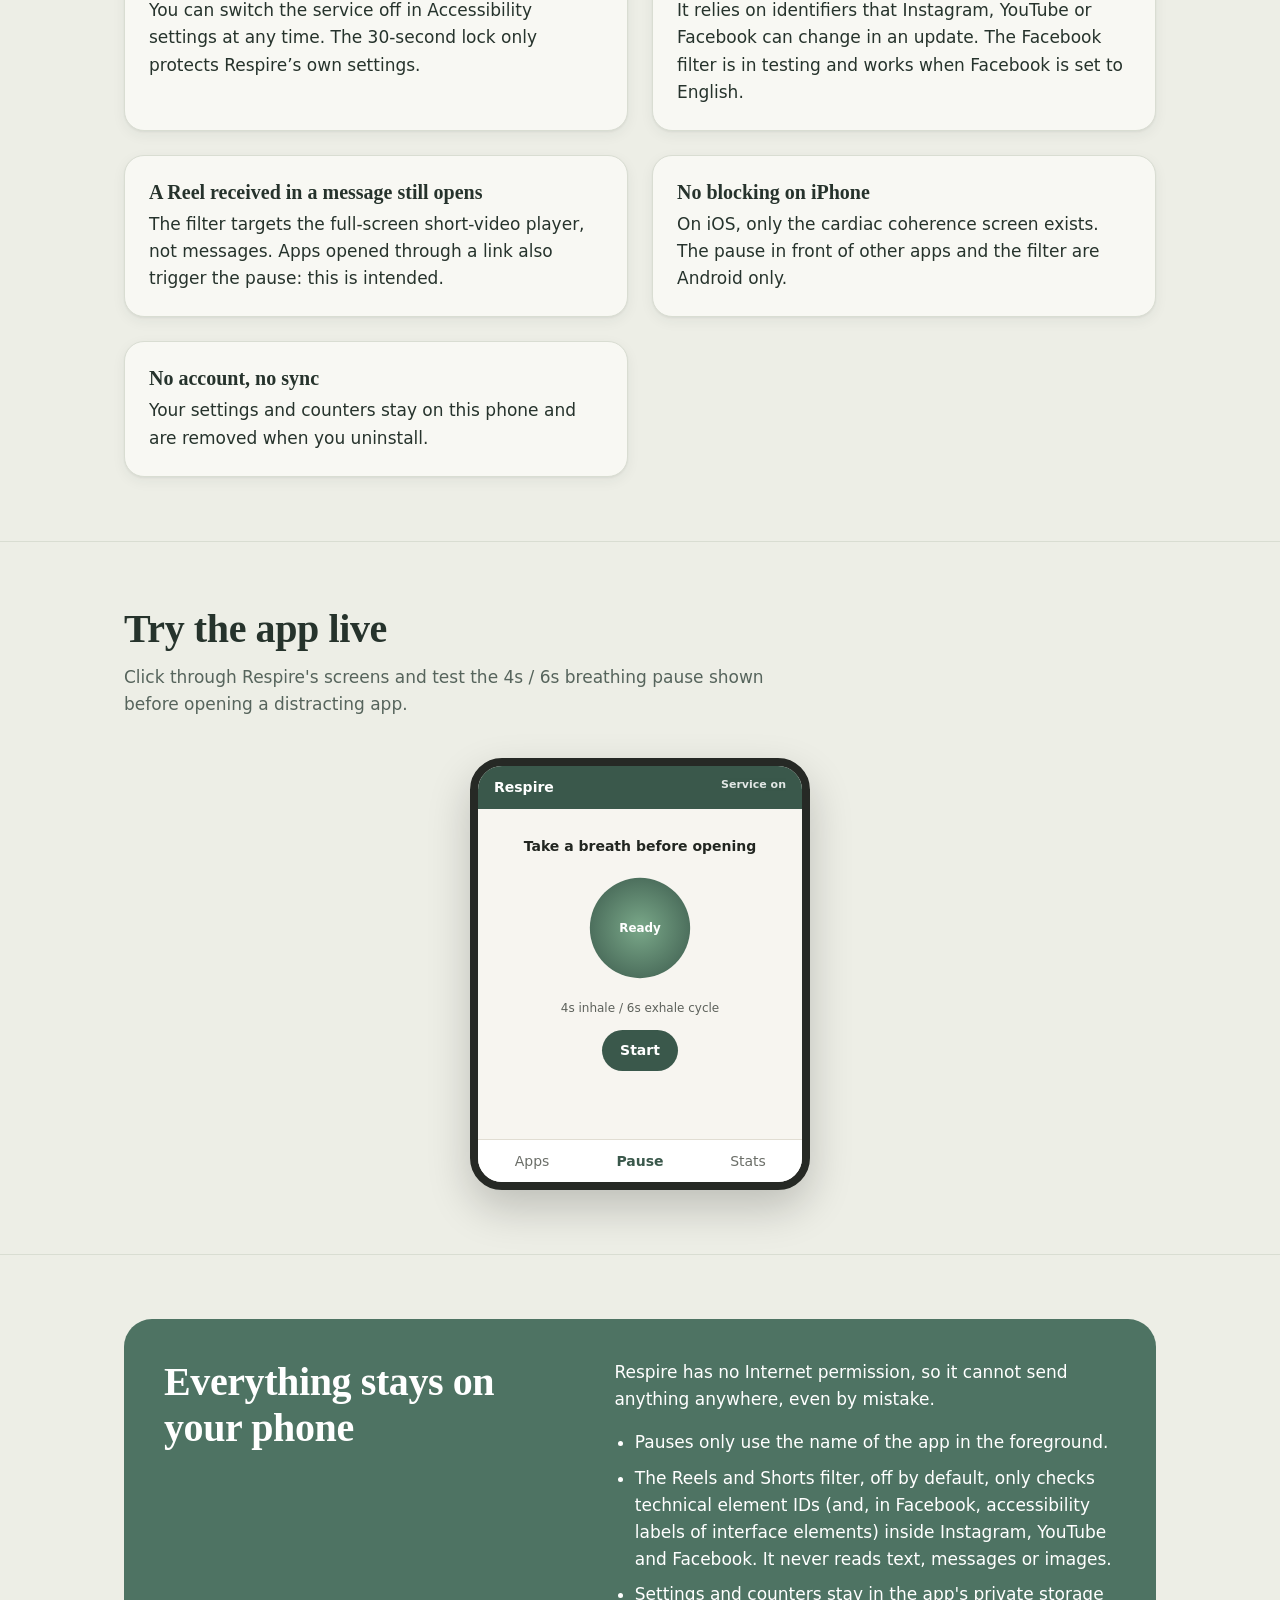
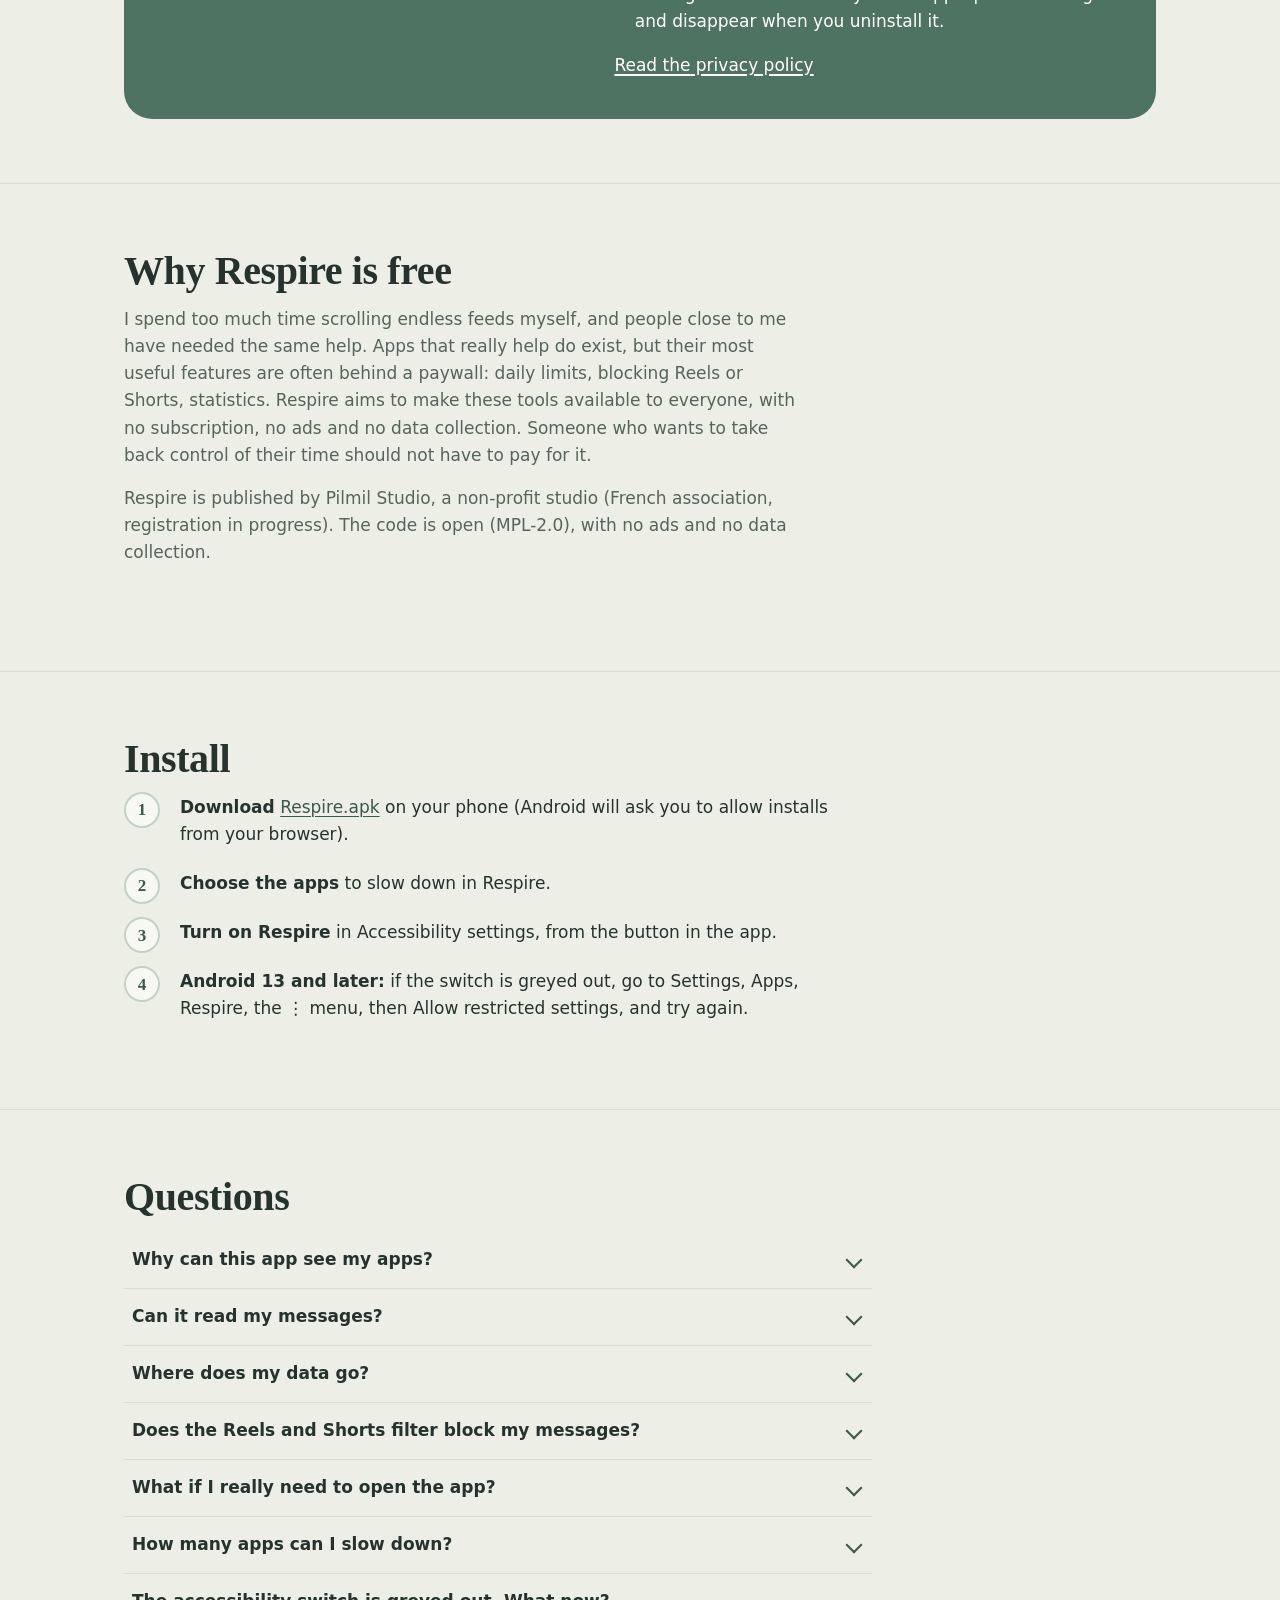
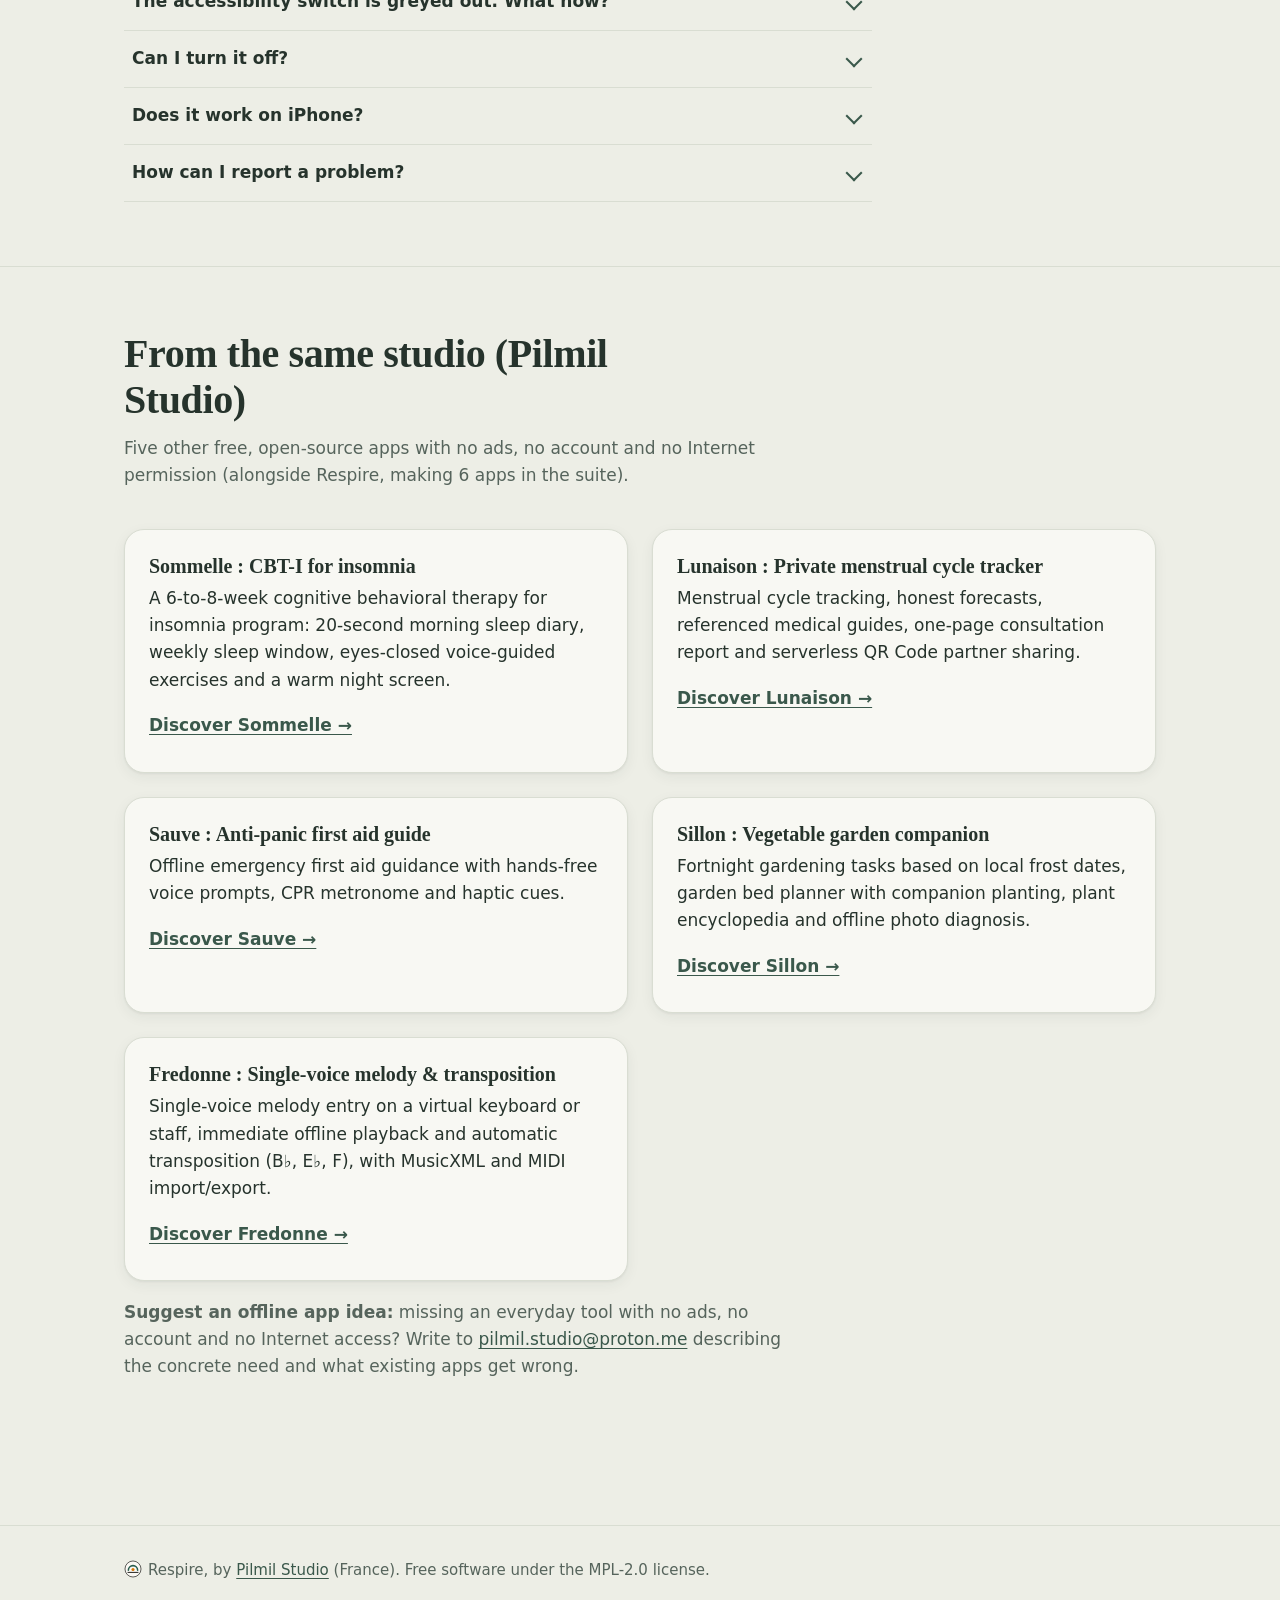
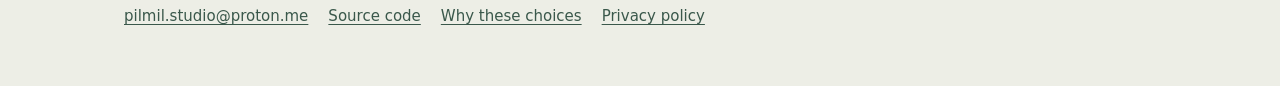
==== commit 2e25dcfd: "Site : cartes, FAQ, focus, mobile, impression, décodage asynchrone des captures" ====
--- a/docs/index.html
+++ b/docs/index.html
@@ -49,7 +49,7 @@
 <h2>How it works</h2>
 <p class="intro">Three steps, a few minutes.</p>
 <ul class="features three shots">
-<li><h3>1. Choose the apps to slow down</h3><img class="shot" src="marketing/captures/en/choix_applis.png" alt="Respire Apps to slow down list: a search bar and switches, with three apps turned on." width="1080" height="2340" loading="lazy"><p>Turn on the ones you want, with no limit on how many. Then turn on Respire in Accessibility settings, from the button in the app.</p></li><li><h3>2. Pause before opening</h3><img class="shot" src="marketing/captures/en/respiration.png" alt="Respire pause screen: a circle with a countdown, the question "Why are you opening it now?", three intention chips, a button to close and the time left before opening." width="1080" height="2340" loading="lazy"><p>A countdown appears (10 seconds by default). You can close right away, or open once it ends.</p></li><li><h3>3. Look at your week</h3><img class="shot" src="marketing/captures/en/statistiques.png" alt="Respire statistics screen: 6 times the user gave up out of 9 pauses today, about 60 minutes saved, a bar chart of the last 7 days and temptation peaking around 21:00." width="1080" height="2340" loading="lazy"><p>Respire counts pauses and times you gave up, by day and by hour, to spot your most tempting moment. The figures stay on your phone.</p></li>
+<li><h3>1. Choose the apps to slow down</h3><img class="shot" decoding="async" src="marketing/captures/en/choix_applis.png" alt="Respire Apps to slow down list: a search bar and switches, with three apps turned on." width="1080" height="2340" loading="lazy"><p>Turn on the ones you want, with no limit on how many. Then turn on Respire in Accessibility settings, from the button in the app.</p></li><li><h3>2. Pause before opening</h3><img class="shot" decoding="async" src="marketing/captures/en/respiration.png" alt="Respire pause screen: a circle with a countdown, the question "Why are you opening it now?", three intention chips, a button to close and the time left before opening." width="1080" height="2340" loading="lazy"><p>A countdown appears (10 seconds by default). You can close right away, or open once it ends.</p></li><li><h3>3. Look at your week</h3><img class="shot" decoding="async" src="marketing/captures/en/statistiques.png" alt="Respire statistics screen: 6 times the user gave up out of 9 pauses today, about 60 minutes saved, a bar chart of the last 7 days and temptation peaking around 21:00." width="1080" height="2340" loading="lazy"><p>Respire counts pauses and times you gave up, by day and by hour, to spot your most tempting moment. The figures stay on your phone.</p></li>
 </ul>
 </div></section>
 
@@ -71,7 +71,7 @@
 <section id="captures"><div class="wrap">
 <h2>Screenshots</h2>
 <ul class="features three shots">
-<li><h3>Home</h3><img class="shot" src="marketing/captures/en/accueil.png" alt="Respire home screen: slowed-down apps Feed (3 of 5), Short videos (blocked) and Social network (1 of 5), with the Reels and Shorts filter switches." width="1080" height="2340" loading="lazy"></li><li><h3>Getting started</h3><img class="shot" src="marketing/captures/en/demarrage.png" alt="Respire getting-started screen: choose the apps to slow down, then turn on the accessibility service. The slowed-down apps list is still empty." width="1080" height="2340" loading="lazy"></li><li><h3>Limit reached</h3><img class="shot" src="marketing/captures/en/quota_atteint.png" alt="Respire screen when the daily limit is reached: opens today 5 of 5, come back tomorrow, a button to close the app." width="1080" height="2340" loading="lazy"></li>
+<li><h3>Home</h3><img class="shot" decoding="async" src="marketing/captures/en/accueil.png" alt="Respire home screen: slowed-down apps Feed (3 of 5), Short videos (blocked) and Social network (1 of 5), with the Reels and Shorts filter switches." width="1080" height="2340" loading="lazy"></li><li><h3>Getting started</h3><img class="shot" decoding="async" src="marketing/captures/en/demarrage.png" alt="Respire getting-started screen: choose the apps to slow down, then turn on the accessibility service. The slowed-down apps list is still empty." width="1080" height="2340" loading="lazy"></li><li><h3>Limit reached</h3><img class="shot" decoding="async" src="marketing/captures/en/quota_atteint.png" alt="Respire screen when the daily limit is reached: opens today 5 of 5, come back tomorrow, a button to close the app." width="1080" height="2340" loading="lazy"></li>
 </ul>
 </div></section>
 
@@ -87,7 +87,7 @@
 <p class="intro">Click through Respire's screens and test the 4s / 6s breathing pause shown before opening a distracting app.</p>
 <div style="display:flex;justify-content:center">
   <div style="width:min(340px,100%);border:8px solid #262925;border-radius:32px;background:#f7f5f0;color:#222621;overflow:hidden;box-shadow:0 18px 44px rgba(0,0,0,.2);font-size:14px">
-    <div style="background:#3d6b52;color:#fff;padding:10px 16px;display:flex;justify-content:space-between;font-weight:700">
+    <div style="background:var(--sage-dark);color:#fff;padding:10px 16px;display:flex;justify-content:space-between;font-weight:700">
       <span>Respire</span><span style="font-size:11px;opacity:.85">Service on</span>
     </div>
     <div id="re-screen" style="padding:14px;min-height:330px;display:grid;gap:10px;align-content:start"></div>
@@ -106,7 +106,7 @@
   function render() {
     document.querySelectorAll(".re-tab").forEach(b => {
       const act = b.dataset.tab === tab;
-      b.style.color = act ? "#3d6b52" : "#6b6e68";
+      b.style.color = act ? "var(--sage-dark)" : "#6b6e68";
       b.style.fontWeight = act ? "700" : "500";
     });
     const scr = document.getElementById("re-screen");
@@ -116,15 +116,15 @@
         <div style="font-weight:800;font-size:16px">Slowed apps</div>
         <div style="background:#fff;border:1px solid #e1ddd3;border-radius:12px;padding:10px;display:flex;justify-content:space-between"><span>Instagram</span><strong>10s pause</strong></div>
         <div style="background:#fff;border:1px solid #e1ddd3;border-radius:12px;padding:10px;display:flex;justify-content:space-between"><span>YouTube Shorts</span><strong>Filtered</strong></div>
-        <button type="button" id="re-try" style="margin-top:6px;padding:10px;border-radius:999px;border:0;background:#3d6b52;color:#fff;font:inherit;font-weight:700;cursor:pointer">Simulate opening</button>
+        <button type="button" id="re-try" style="margin-top:6px;padding:10px;border-radius:999px;border:0;background:var(--sage-dark);color:#fff;font:inherit;font-weight:700;cursor:pointer">Simulate opening</button>
       `;
     } else if (tab === "pause") {
       scr.innerHTML = `
         <div style="text-align:center;display:grid;gap:12px;justify-items:center;padding-top:12px">
           <div style="font-weight:700">Take a breath before opening</div>
-          <div id="re-bubble" style="width:118px;height:118px;border-radius:50%;background:radial-gradient(circle,#7aa889,#3d6b52);color:#fff;display:flex;align-items:center;justify-content:center;font-weight:700;transition:transform 1s ease;transform:scale(0.85)">Ready</div>
+          <div id="re-bubble" style="width:118px;height:118px;border-radius:50%;background:radial-gradient(circle,#7aa889,var(--sage-dark));color:#fff;display:flex;align-items:center;justify-content:center;font-weight:700;transition:transform 1s ease;transform:scale(0.85)">Ready</div>
           <p id="re-info" style="margin:0;font-size:12px;color:#5d615b">4s inhale / 6s exhale cycle</p>
-          <button type="button" id="re-btn" style="font:inherit;padding:9px 18px;border-radius:999px;border:0;background:#3d6b52;color:#fff;font-weight:700;cursor:pointer">${timer ? "Stop" : "Start"}</button>
+          <button type="button" id="re-btn" style="font:inherit;padding:9px 18px;border-radius:999px;border:0;background:var(--sage-dark);color:#fff;font-weight:700;cursor:pointer">${timer ? "Stop" : "Start"}</button>
         </div>
       `;
     } else {
@@ -132,7 +132,7 @@
       scr.innerHTML = `
         <div style="font-weight:800;font-size:16px">This week</div>
         <div style="background:#fff;border:1px solid #e1ddd3;border-radius:12px;padding:12px">
-          <div style="font-size:22px;font-weight:800;color:#3d6b52">18 times resisted</div>
+          <div style="font-size:22px;font-weight:800;color:var(--sage-dark)">18 times resisted</div>
           <div style="font-size:12px;color:#5d615b">~1h 15m saved from endless feeds</div>
         </div>
         <div style="background:#fff;border:1px solid #e1ddd3;border-radius:12px;padding:12px;font-size:12px">Peak temptation: 9 PM to 10 PM</div>
--- a/docs/assets/site.css
+++ b/docs/assets/site.css
@@ -0,0 +1,304 @@
+/* Respire : site vitrine. Polices hébergées ici, aucun appel à un service tiers. */
+
+@font-face { font-family: "Fraunces"; font-weight: 400; font-display: swap; src: url("fonts/fraunces-latin-400-normal.woff2") format("woff2"); }
+@font-face { font-family: "Fraunces"; font-weight: 600; font-display: swap; src: url("fonts/fraunces-latin-600-normal.woff2") format("woff2"); }
+@font-face { font-family: "Nunito"; font-weight: 400; font-display: swap; src: url("fonts/nunito-latin-400-normal.woff2") format("woff2"); }
+@font-face { font-family: "Nunito"; font-weight: 600; font-display: swap; src: url("fonts/nunito-latin-600-normal.woff2") format("woff2"); }
+@font-face { font-family: "Nunito"; font-weight: 700; font-display: swap; src: url("fonts/nunito-latin-700-normal.woff2") format("woff2"); }
+
+:root {
+  --ground: #EDEEE6;
+  --card: #F8F8F3;
+  --ink: #26332C;
+  --muted: #56645C;
+  --sage: #4E7363;
+  --sage-dark: #3A584B;
+  --ring1: #D8DFD3;
+  --ring2: #C3D1C4;
+  --ring3: #A9C0AF;
+  --line: #D9DDD2;
+  --serif: "Fraunces", Georgia, serif;
+  --sans: "Nunito", system-ui, sans-serif;
+
+  /* Échelle typographique fluide */
+  --step--1: clamp(0.875rem, 0.86rem + 0.08vw, 0.9375rem);
+  --step-0: clamp(1rem, 0.97rem + 0.15vw, 1.0625rem);
+  --step-1: clamp(1.125rem, 1.07rem + 0.25vw, 1.25rem);
+  --step-2: clamp(1.25rem, 1.15rem + 0.5vw, 1.5rem);
+  --step-3: clamp(1.75rem, 1.4rem + 1.6vw, 2.5rem);
+  --step-4: clamp(2.5rem, 1.6rem + 4vw, 4.6rem);
+
+  /* Échelle d'espacement */
+  --space-1: 0.5rem;
+  --space-2: 0.75rem;
+  --space-3: 1rem;
+  --space-4: 1.5rem;
+  --space-5: 2.5rem;
+  --space-6: 4rem;
+  --space-7: 6rem;
+
+  /* Rayons et ombres légères */
+  --radius-s: 8px;
+  --radius-m: 20px;
+  --radius-l: 28px;
+  --shadow-s: 0 1px 2px rgb(38 51 44 / 0.06), 0 4px 14px rgb(38 51 44 / 0.06);
+  --shadow-m: 0 2px 4px rgb(38 51 44 / 0.08), 0 18px 40px rgb(38 51 44 / 0.14);
+  --measure: 40em;
+  --ease: 160ms ease-out;
+}
+
+* { box-sizing: border-box; }
+html { -webkit-text-size-adjust: 100%; }
+body {
+  margin: 0;
+  background-color: var(--ground);
+  background-image:
+    radial-gradient(48rem 34rem at 92% -6%, color-mix(in srgb, var(--sage) 20%, transparent), transparent 62%),
+    radial-gradient(44rem 32rem at -8% 26%, color-mix(in srgb, var(--ring3) 26%, transparent), transparent 62%);
+  background-repeat: no-repeat;
+  color: var(--ink);
+  font-family: var(--sans);
+  font-size: var(--step-0);
+  line-height: 1.6;
+}
+a { color: var(--sage-dark); text-underline-offset: 3px; text-decoration-thickness: 1px; transition: color var(--ease), text-decoration-color var(--ease); }
+a:hover { color: var(--ink); }
+:focus-visible { outline: 3px solid var(--sage); outline-offset: 3px; border-radius: 6px; }
+
+.wrap { max-width: 1080px; margin: 0 auto; padding: 0 24px; }
+
+/* ---- En-tête ---- */
+.top {
+  display: flex; align-items: center; justify-content: space-between;
+  padding-top: 24px; gap: 16px;
+}
+.brand { display: flex; align-items: center; gap: 10px; font-family: var(--serif); font-weight: 600; font-size: 1.375rem; color: var(--ink); text-decoration: none; }
+.brand svg { width: 32px; height: 32px; }
+.top nav { display: flex; gap: 20px; font-weight: 600; font-size: 0.9375rem; }
+.top nav a { text-decoration: none; }
+.top nav a:hover { text-decoration: underline; }
+
+/* ---- Accroche : la question posée par l'appli, devant le cercle qui respire ---- */
+.hero {
+  display: grid;
+  grid-template-columns: minmax(0, 1.1fr) minmax(0, 0.9fr);
+  align-items: center;
+  gap: 48px;
+  padding-top: 72px;
+  padding-bottom: 88px;
+}
+.hero h1 {
+  font-family: var(--serif);
+  font-weight: 600;
+  font-size: var(--step-4);
+  line-height: 1.04;
+  letter-spacing: -0.02em;
+  margin: 0;
+  max-width: 11ch;
+}
+.lede { font-size: 1.1875rem; max-width: 34em; margin: 28px 0 0; }
+.actions { display: flex; flex-wrap: wrap; gap: 12px; margin-top: 32px; }
+.btn {
+  display: inline-flex; align-items: center; justify-content: center;
+  min-height: 52px; padding: 0 26px; border-radius: 999px;
+  font-weight: 700; font-size: 1rem; text-decoration: none;
+}
+.btn-primary { background: linear-gradient(120deg, var(--sage), var(--sage-dark)); color: #fff; }
+.btn-primary:hover { filter: brightness(1.06); color: #fff; }
+.btn-quiet { color: var(--sage-dark); box-shadow: inset 0 0 0 2px var(--ring2); }
+.btn-quiet:hover { box-shadow: inset 0 0 0 2px var(--sage); color: var(--ink); }
+.fine { font-size: 0.9375rem; color: var(--muted); margin-top: 16px; max-width: 34em; }
+
+.breath {
+  position: relative; width: 100%; max-width: 420px; aspect-ratio: 1; margin-left: auto;
+  display: grid; place-items: center;
+}
+.breath span { position: absolute; border-radius: 50%; animation: breathe 8s ease-in-out infinite; }
+.breath .r1 { inset: 0; background: var(--ring1); }
+.breath .r2 { inset: 14%; background: var(--ring2); animation-delay: -0.4s; }
+.breath .r3 { inset: 30%; background: var(--ring3); animation-delay: -0.8s; }
+.breath b {
+  position: relative; font-family: var(--serif); font-weight: 400; font-size: clamp(3rem, 8vw, 5rem); color: var(--ink);
+}
+.breath figcaption {
+  position: absolute; bottom: -28px; left: 0; right: 0; text-align: center;
+  font-size: 0.9375rem; color: var(--muted);
+}
+@keyframes breathe { 0%, 100% { transform: scale(0.62); } 50% { transform: scale(1); } }
+@media (prefers-reduced-motion: reduce) { .breath span { animation: none; transform: scale(0.85); } }
+
+/* ---- Sections ---- */
+section { padding: var(--space-6) 0; border-top: 1px solid var(--line); }
+h2 {
+  font-family: var(--serif); font-weight: 600; font-size: var(--step-3);
+  line-height: 1.15; letter-spacing: -0.01em; margin: 0 0 var(--space-2); max-width: 26ch;
+}
+.intro { max-width: var(--measure); color: var(--muted); margin: 0 0 var(--space-5); }
+.intro + .intro { margin-top: calc(-1 * var(--space-4)); }
+
+/* Fonctions : deux colonnes de texte, la preuve en retrait sous chaque fonction */
+.features { display: grid; grid-template-columns: repeat(2, minmax(0, 1fr)); gap: 40px 56px; margin: 0; padding: 0; list-style: none; }
+.features h3 { font-family: var(--serif); font-weight: 600; font-size: var(--step-2); margin: 0 0 6px; }
+.features p { margin: 0; max-width: 32em; }
+.features .why { margin-top: 10px; padding-left: 14px; border-left: 3px solid var(--ring2); font-size: 0.9375rem; color: var(--muted); }
+
+/* Vie privée : un encart plein, le seul fond coloré de la page */
+.privacy-box { background: var(--sage); color: #fff; border-radius: var(--radius-l); padding: var(--space-5); display: grid; grid-template-columns: minmax(0, 0.9fr) minmax(0, 1.1fr); gap: 40px; }
+.privacy-box h2 { color: #fff; }
+.privacy-box p { margin: 0 0 16px; }
+.privacy-box ul { margin: 0; padding-left: 1.2em; }
+.privacy-box li { margin-bottom: 8px; }
+.privacy-box a { color: #fff; }
+
+/* Installation : une vraie séquence, donc numérotée */
+.steps { counter-reset: step; list-style: none; margin: 0; padding: 0; max-width: 44em; }
+.steps li { counter-increment: step; position: relative; padding: 0 0 22px 56px; }
+.steps li::before {
+  content: counter(step); position: absolute; left: 0; top: -2px;
+  width: 36px; height: 36px; border-radius: 50%; display: grid; place-items: center;
+  background: var(--card); box-shadow: inset 0 0 0 2px var(--ring2);
+  font-family: var(--serif); font-weight: 600; color: var(--sage-dark);
+}
+.steps strong { font-weight: 700; }
+
+details { border-bottom: 1px solid var(--line); padding: 18px 0; max-width: 44em; }
+details summary { cursor: pointer; font-weight: 700; font-size: 1.0625rem; list-style-position: inside; }
+details p { margin: 10px 0 0; }
+
+footer { border-top: 1px solid var(--line); padding: 32px 0 48px; font-size: 0.9375rem; color: var(--muted); }
+footer .wrap { display: flex; flex-wrap: wrap; gap: 12px 28px; justify-content: space-between; }
+footer nav { display: flex; flex-wrap: wrap; gap: 20px; }
+
+/* ---- Page de texte (politique de confidentialité) ---- */
+.doc { max-width: 42em; padding: 56px 0 72px; }
+.doc h1 { font-family: var(--serif); font-weight: 600; font-size: clamp(2.2rem, 5vw, 3.2rem); line-height: 1.1; margin: 0 0 8px; }
+.doc .date { color: var(--muted); margin: 0 0 32px; }
+.doc h2 { font-size: 1.5rem; margin: 36px 0 10px; }
+.doc ul { padding-left: 1.2em; }
+.doc li { margin-bottom: 6px; }
+
+@media (max-width: 820px) {
+  .hero { grid-template-columns: 1fr; padding-top: 40px; padding-bottom: 80px; gap: 56px; }
+  .breath { margin: 0 auto; max-width: 300px; }
+  .features { grid-template-columns: 1fr; gap: 32px; }
+  .privacy-box { grid-template-columns: 1fr; padding: 28px 24px; gap: 8px; }
+  .top nav { gap: 14px; }
+}
+@media (max-width: 420px) {
+  .wrap { padding: 0 16px; }
+  .top nav a.hide-sm { display: none; }
+}
+
+/* ---- Page « Pourquoi » : chaque règle, sa raison, et ce qui la soutient ---- */
+.doc h3 { font-family: var(--serif); font-weight: 600; font-size: 1.25rem; margin: 32px 0 6px; }
+.doc .proof, .doc .choice { margin: 10px 0 0; padding-left: 14px; border-left: 3px solid var(--ring2); font-size: 0.9375rem; color: var(--muted); }
+.doc .choice { border-left-style: dashed; border-left-color: var(--ring3); }
+.doc .proof b, .doc .choice b { color: var(--ink); font-weight: 700; }
+.doc .toc { padding-left: 1.2em; columns: 2; column-gap: 32px; }
+.doc .refs li { font-size: 0.9375rem; margin-bottom: 10px; }
+@media (max-width: 560px) { .doc .toc { columns: 1; } }
+
+/* ---- Accueil : sections « Pour qui », étapes et captures ---- */
+.features.three { grid-template-columns: repeat(3, minmax(0, 1fr)); gap: var(--space-5) var(--space-4); }
+.features.three p { max-width: none; }
+
+/* Captures : grille à trois colonnes, rien ne les étire.
+   Le ratio vient des attributs width/height de chaque <img> (dimensions réelles du fichier),
+   aucune hauteur ni aspect-ratio n'est imposé ici. Le cadre de téléphone est un simple
+   box-shadow (anneau + ombre) : il ne change pas la boîte de l'image. */
+.shots { align-items: start; justify-items: center; }
+.shots > li { width: 100%; min-width: 0; display: flex; flex-direction: column; align-items: center; }
+.shots h3 { margin-bottom: var(--space-3); text-align: center; }
+.shots p { margin-top: var(--space-4); max-width: 24em; }
+.shot {
+  display: block; width: auto; max-width: min(300px, calc(100% - 12px)); height: auto; margin: 6px auto 0;
+  border-radius: 26px; background: var(--card);
+  box-shadow: 0 0 0 6px var(--ink), var(--shadow-m);
+}
+@media (max-width: 820px) {
+  .features.three:not(.shots) { grid-template-columns: 1fr; }
+  .shots { gap: var(--space-5) var(--space-3); }
+  .shot { border-radius: 18px; box-shadow: 0 0 0 4px var(--ink), var(--shadow-s); }
+}
+@media (max-width: 600px) {
+  .shots { grid-template-columns: 1fr; }
+  .shot { max-width: min(240px, calc(100% - 12px)); }
+}
+
+/* ---- Navigation, boutons, focus ---- */
+.top { flex-wrap: wrap; }
+.top nav { flex-wrap: wrap; gap: 0 var(--space-3); }
+.top nav a, footer nav a { display: inline-flex; align-items: center; min-height: 44px; }
+.brand { min-height: 44px; }
+.btn { transition: filter var(--ease), box-shadow var(--ease), transform var(--ease); }
+.btn:active { transform: translateY(1px); }
+.btn-primary { box-shadow: var(--shadow-s); }
+.privacy-box :focus-visible { outline-color: #fff; }
+.privacy-box a { text-decoration-thickness: 2px; }
+.hero { padding-top: var(--space-6); padding-bottom: var(--space-7); }
+.fine, .lede { max-width: 34em; }
+
+/* ---- Cartes : une seule famille pour « Pour qui », « Ce que Respire ne fait pas », atelier ---- */
+#for .features > li, #limits .features > li, #studio .features > li {
+  background: var(--card); border: 1px solid var(--line); border-radius: var(--radius-m);
+  padding: var(--space-4); box-shadow: var(--shadow-s);
+}
+#for .features h3, #limits .features h3, #studio .features h3 { font-size: var(--step-1); line-height: 1.25; }
+#limits .features, #studio .features { gap: var(--space-4); }
+#studio .why { border-left: 0; padding-left: 0; font-size: var(--step-0); }
+#studio .why a { display: inline-flex; align-items: center; min-height: 44px; font-weight: 700; }
+.features .why { max-width: 32em; }
+
+/* ---- Questions fréquentes ---- */
+details { background: transparent; border-bottom: 1px solid var(--line); padding: 0; transition: background-color var(--ease); }
+details summary {
+  display: flex; align-items: center; justify-content: space-between; gap: var(--space-3);
+  min-height: 56px; padding: var(--space-2) var(--space-1); cursor: pointer; list-style: none;
+  font-weight: 700; font-size: var(--step-0);
+}
+details summary::-webkit-details-marker { display: none; }
+details summary::after {
+  content: ""; flex: none; width: 10px; height: 10px; margin-right: 4px;
+  border-right: 2px solid var(--sage-dark); border-bottom: 2px solid var(--sage-dark);
+  transform: rotate(45deg); transition: transform var(--ease);
+}
+details[open] summary::after { transform: rotate(-135deg); }
+details[open] { background: color-mix(in srgb, var(--card) 70%, transparent); }
+details summary:hover { color: var(--sage-dark); }
+details p { margin: 0; padding: 0 var(--space-1) var(--space-3); max-width: 38em; }
+details summary:focus-visible { outline-offset: -3px; }
+
+/* ---- Simulateur : cadre et boutons ---- */
+#simulateur button { min-height: 44px; transition: filter var(--ease), color var(--ease); }
+#simulateur button:hover { filter: brightness(1.08); }
+#simulateur .re-tab { min-width: 44px; }
+
+/* ---- Pied de page ---- */
+footer { margin-top: var(--space-5); }
+footer .wrap { align-items: center; }
+
+/* ---- Mouvement réduit ---- */
+@media (prefers-reduced-motion: reduce) {
+  *, *::before, *::after { transition-duration: 0.01ms !important; animation-duration: 0.01ms !important; scroll-behavior: auto !important; }
+}
+
+/* ---- Mobile : 360 px ---- */
+@media (max-width: 420px) {
+  .hero { padding-top: var(--space-4); padding-bottom: var(--space-6); gap: var(--space-5); }
+  .btn { width: 100%; }
+  .privacy-box { border-radius: var(--radius-m); }
+  .breath figcaption { bottom: -44px; }
+  section { padding: var(--space-5) 0; }
+}
+
+/* ---- Impression (surtout la politique de confidentialité) ---- */
+@media print {
+  body { background: #fff; color: #000; font-size: 11pt; }
+  .top nav, .actions, .breath, #simulateur, footer nav { display: none; }
+  .doc { max-width: none; padding: 0; }
+  a { color: #000; text-decoration: underline; }
+  .doc a[href^="http"]::after { content: " (" attr(href) ")"; font-size: 0.85em; }
+  .doc h2, .doc h3 { break-after: avoid; }
+  .doc li, .doc p { break-inside: avoid; }
+  section { padding: 12pt 0; }
+}
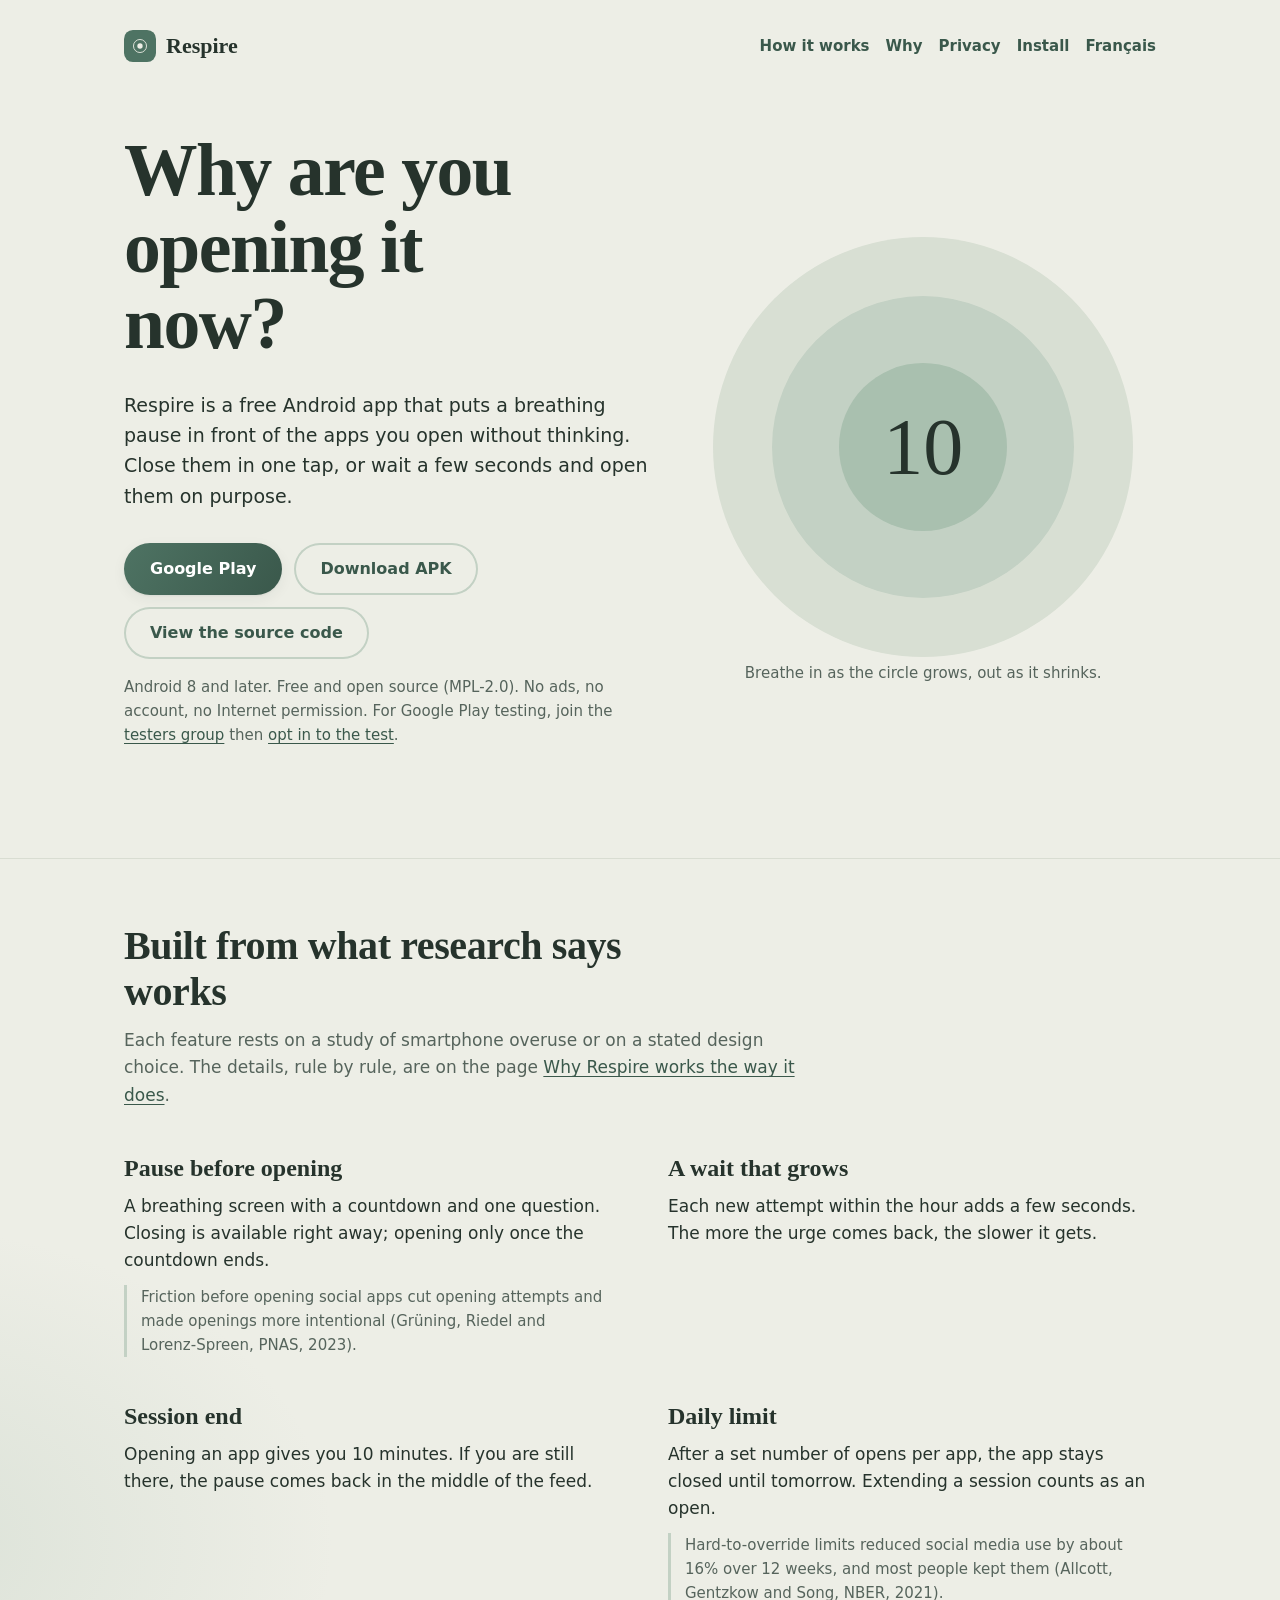
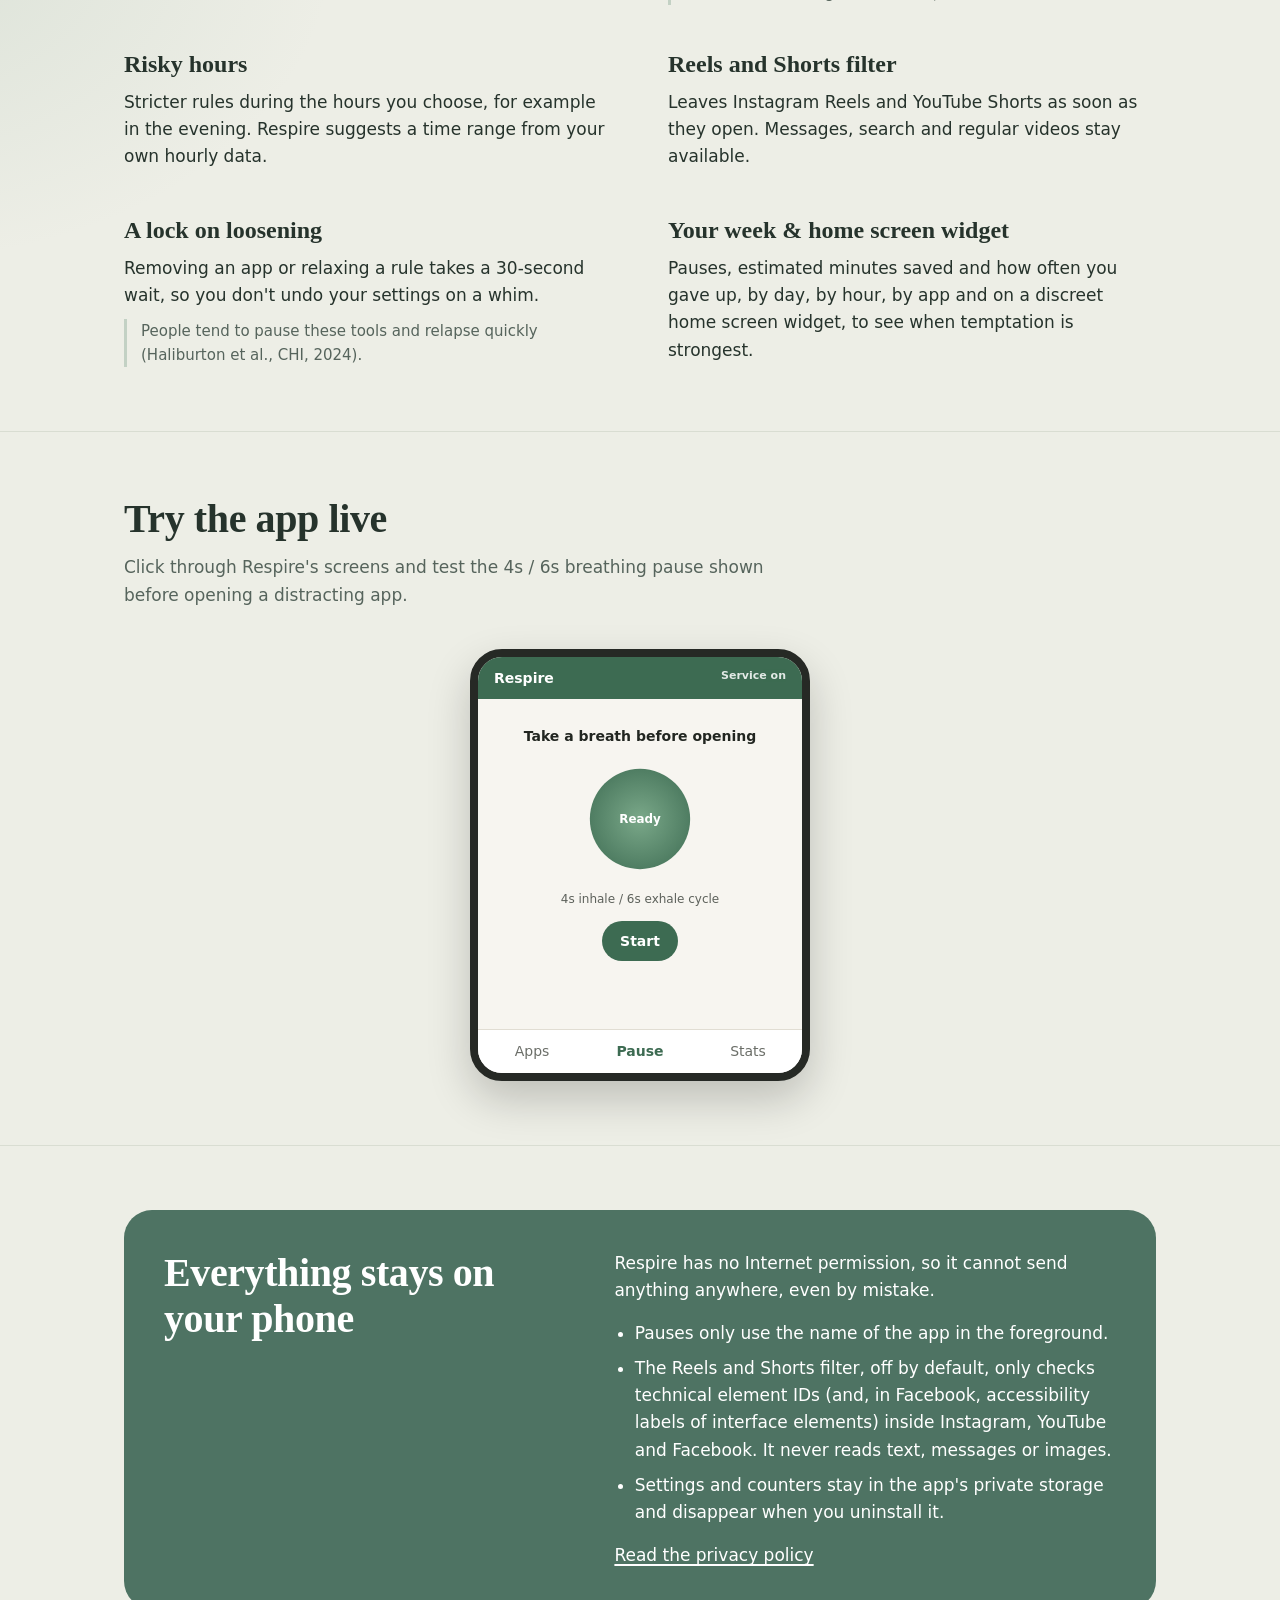
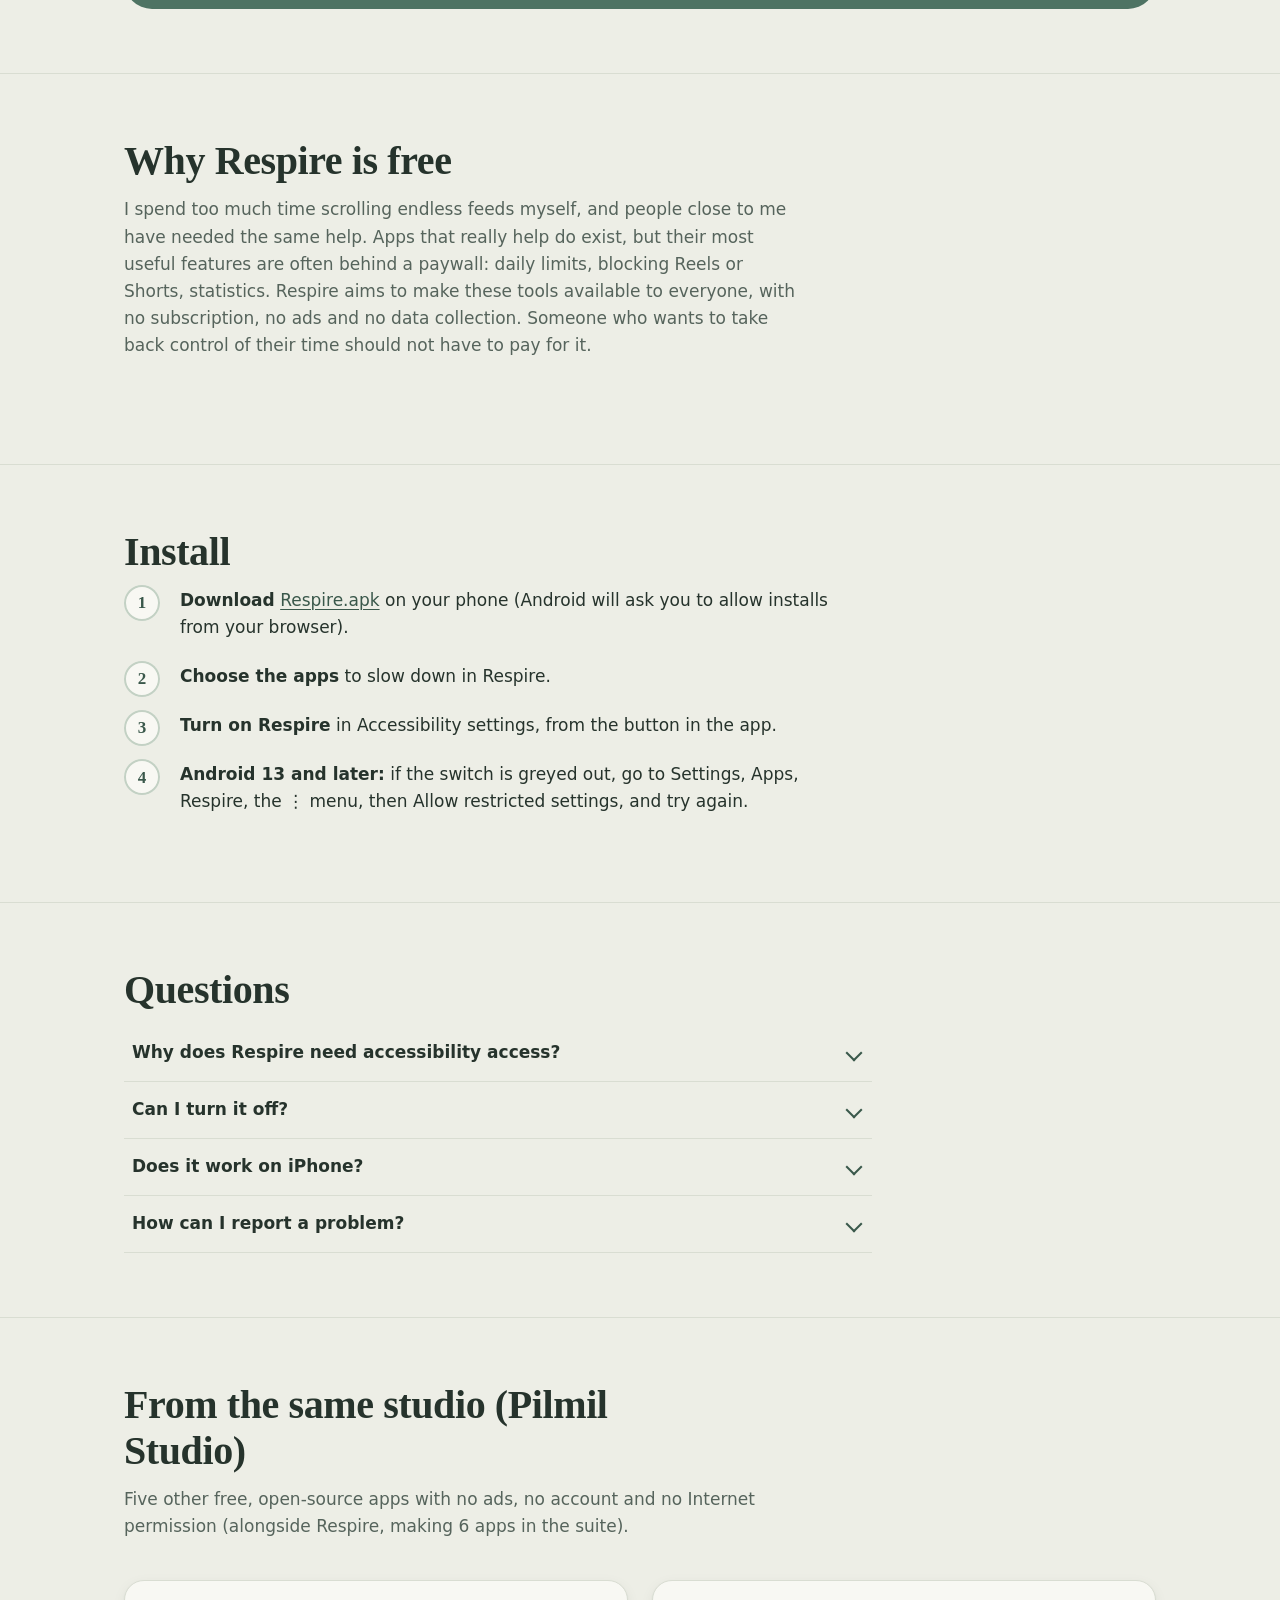
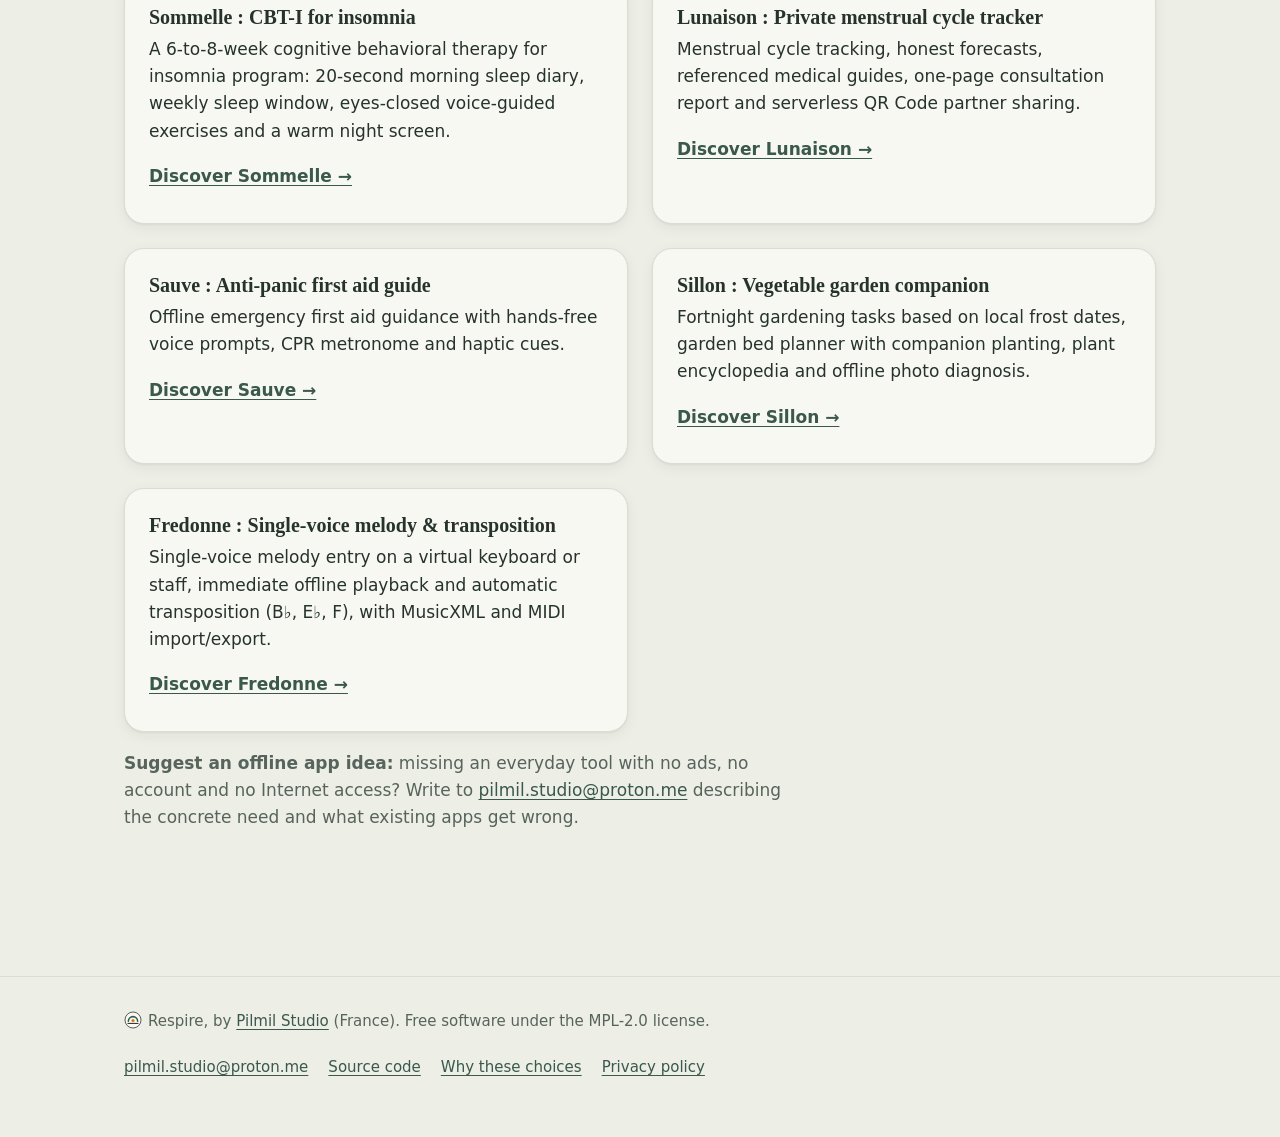
==== commit 8cd1ec53: "Site : bouton Google Play actif et lien vers le groupe de testeurs" ====
--- a/docs/index.html
+++ b/docs/index.html
@@ -10,9 +10,6 @@
 <link rel="stylesheet" href="assets/site.css">
 <meta property="og:title" content="Respire: a pause before the apps you open on autopilot">
 <meta property="og:description" content="Free, open-source Android app against doomscrolling. A breathing pause before the apps you open without thinking, session and daily limits, Reels and Shorts filter. No trackers.">
-<meta property="og:type" content="website">
-<meta property="og:url" content="https://pilmil-studio.github.io/respire/index.html">
-<meta property="og:image" content="https://pilmil-studio.github.io/respire/marketing/out/en/social.png">
 </head>
 <body>
 <header class="wrap top">
@@ -25,10 +22,11 @@
 <h1>Why are you opening it now?</h1>
 <p class="lede">Respire is a free Android app that puts a breathing pause in front of the apps you open without thinking. Close them in one tap, or wait a few seconds and open them on purpose.</p>
 <div class="actions">
-<a class="btn btn-primary" href="https://github.com/Pilmil-Studio/respire/releases/latest">Download the APK</a>
+<a class="btn btn-primary" href="https://play.google.com/store/apps/details?id=fr.respire.app">Google Play</a>
+<a class="btn btn-quiet" href="https://github.com/Pilmil-Studio/respire/releases/latest/download/Respire.apk">Download APK</a>
 <a class="btn btn-quiet" href="https://github.com/Pilmil-Studio/respire">View the source code</a>
 </div>
-<p class="fine">Free, open source (MPL-2.0), no account, no ads, no Internet permission. Android 8 and later. APK on GitHub; Google Play in closed testing.</p>
+<p class="fine">Android 8 and later. Free and open source (MPL-2.0). No ads, no account, no Internet permission. For Google Play testing, join the <a href="https://groups.google.com/g/testeurs-pilmil">testers group</a> then <a href="https://play.google.com/apps/testing/fr.respire.app">opt in to the test</a>.</p>
 </div>
 <figure class="breath" style="margin:0">
 <span class="r1"></span><span class="r2"></span><span class="r3"></span>
@@ -37,24 +35,8 @@
 </figure>
 </div>
 
-<section id="for"><div class="wrap">
-<h2>Who it is for</h2>
-<p class="intro">Three situations that lead to Respire.</p>
-<ul class="features three">
-<li><h3>You open apps without thinking</h3><p>Your thumb opens a feed before you have decided anything. Respire puts a pause of a few seconds in front of the apps you choose: you close it right away, or you open it on purpose.</p></li><li><h3>You only want to get rid of Reels and Shorts</h3><p>Instagram messages or regular YouTube videos are useful to you, the stream of short videos is not. The filter leaves the Reels or Shorts player as soon as it opens and keeps the rest of the app available.</p></li><li><h3>You read permissions before installing</h3><p>Respire has no Internet permission and no account, so it cannot send anything. The code is public under the MPL-2.0 licence, so you can read it before installing.</p></li>
-</ul>
-</div></section>
-
 <section id="how"><div class="wrap">
-<h2>How it works</h2>
-<p class="intro">Three steps, a few minutes.</p>
-<ul class="features three shots">
-<li><h3>1. Choose the apps to slow down</h3><img class="shot" decoding="async" src="marketing/captures/en/choix_applis.png" alt="Respire Apps to slow down list: a search bar and switches, with three apps turned on." width="1080" height="2340" loading="lazy"><p>Turn on the ones you want, with no limit on how many. Then turn on Respire in Accessibility settings, from the button in the app.</p></li><li><h3>2. Pause before opening</h3><img class="shot" decoding="async" src="marketing/captures/en/respiration.png" alt="Respire pause screen: a circle with a countdown, the question "Why are you opening it now?", three intention chips, a button to close and the time left before opening." width="1080" height="2340" loading="lazy"><p>A countdown appears (10 seconds by default). You can close right away, or open once it ends.</p></li><li><h3>3. Look at your week</h3><img class="shot" decoding="async" src="marketing/captures/en/statistiques.png" alt="Respire statistics screen: 6 times the user gave up out of 9 pauses today, about 60 minutes saved, a bar chart of the last 7 days and temptation peaking around 21:00." width="1080" height="2340" loading="lazy"><p>Respire counts pauses and times you gave up, by day and by hour, to spot your most tempting moment. The figures stay on your phone.</p></li>
-</ul>
-</div></section>
-
-<section id="features"><div class="wrap">
-<h2>Built from published studies and stated design choices</h2>
+<h2>Built from what research says works</h2>
 <p class="intro">Each feature rests on a study of smartphone overuse or on a stated design choice. The details, rule by rule, are on the page <a href="why.html">Why Respire works the way it does</a>.</p>
 <ul class="features">
 <li><h3>Pause before opening</h3><p>A breathing screen with a countdown and one question. Closing is available right away; opening only once the countdown ends.</p><p class="why">Friction before opening social apps cut opening attempts and made openings more intentional (Grüning, Riedel and Lorenz-Spreen, PNAS, 2023).</p></li>
@@ -68,26 +50,12 @@
 </ul>
 </div></section>
 
-<section id="captures"><div class="wrap">
-<h2>Screenshots</h2>
-<ul class="features three shots">
-<li><h3>Home</h3><img class="shot" decoding="async" src="marketing/captures/en/accueil.png" alt="Respire home screen: slowed-down apps Feed (3 of 5), Short videos (blocked) and Social network (1 of 5), with the Reels and Shorts filter switches." width="1080" height="2340" loading="lazy"></li><li><h3>Getting started</h3><img class="shot" decoding="async" src="marketing/captures/en/demarrage.png" alt="Respire getting-started screen: choose the apps to slow down, then turn on the accessibility service. The slowed-down apps list is still empty." width="1080" height="2340" loading="lazy"></li><li><h3>Limit reached</h3><img class="shot" decoding="async" src="marketing/captures/en/quota_atteint.png" alt="Respire screen when the daily limit is reached: opens today 5 of 5, come back tomorrow, a button to close the app." width="1080" height="2340" loading="lazy"></li>
-</ul>
-</div></section>
-
-<section id="limits"><div class="wrap">
-<h2>What Respire does not do</h2>
-<p class="intro">The limits, stated plainly.</p>
-<ul class="features">
-<li><h3>It does not stop you from turning it off</h3><p>You can switch the service off in Accessibility settings at any time. The 30-second lock only protects Respire’s own settings.</p></li><li><h3>The filter can stop working</h3><p>It relies on identifiers that Instagram, YouTube or Facebook can change in an update. The Facebook filter is in testing and works when Facebook is set to English.</p></li><li><h3>A Reel received in a message still opens</h3><p>The filter targets the full-screen short-video player, not messages. Apps opened through a link also trigger the pause: this is intended.</p></li><li><h3>No blocking on iPhone</h3><p>On iOS, only the cardiac coherence screen exists. The pause in front of other apps and the filter are Android only.</p></li><li><h3>No account, no sync</h3><p>Your settings and counters stay on this phone and are removed when you uninstall.</p></li>
-</ul>
-</div></section>
 <section id="simulator"><div class="wrap">
 <h2>Try the app live</h2>
 <p class="intro">Click through Respire's screens and test the 4s / 6s breathing pause shown before opening a distracting app.</p>
 <div style="display:flex;justify-content:center">
   <div style="width:min(340px,100%);border:8px solid #262925;border-radius:32px;background:#f7f5f0;color:#222621;overflow:hidden;box-shadow:0 18px 44px rgba(0,0,0,.2);font-size:14px">
-    <div style="background:var(--sage-dark);color:#fff;padding:10px 16px;display:flex;justify-content:space-between;font-weight:700">
+    <div style="background:#3d6b52;color:#fff;padding:10px 16px;display:flex;justify-content:space-between;font-weight:700">
       <span>Respire</span><span style="font-size:11px;opacity:.85">Service on</span>
     </div>
     <div id="re-screen" style="padding:14px;min-height:330px;display:grid;gap:10px;align-content:start"></div>
@@ -106,7 +74,7 @@
   function render() {
     document.querySelectorAll(".re-tab").forEach(b => {
       const act = b.dataset.tab === tab;
-      b.style.color = act ? "var(--sage-dark)" : "#6b6e68";
+      b.style.color = act ? "#3d6b52" : "#6b6e68";
       b.style.fontWeight = act ? "700" : "500";
     });
     const scr = document.getElementById("re-screen");
@@ -116,15 +84,15 @@
         <div style="font-weight:800;font-size:16px">Slowed apps</div>
         <div style="background:#fff;border:1px solid #e1ddd3;border-radius:12px;padding:10px;display:flex;justify-content:space-between"><span>Instagram</span><strong>10s pause</strong></div>
         <div style="background:#fff;border:1px solid #e1ddd3;border-radius:12px;padding:10px;display:flex;justify-content:space-between"><span>YouTube Shorts</span><strong>Filtered</strong></div>
-        <button type="button" id="re-try" style="margin-top:6px;padding:10px;border-radius:999px;border:0;background:var(--sage-dark);color:#fff;font:inherit;font-weight:700;cursor:pointer">Simulate opening</button>
+        <button type="button" id="re-try" style="margin-top:6px;padding:10px;border-radius:999px;border:0;background:#3d6b52;color:#fff;font:inherit;font-weight:700;cursor:pointer">Simulate opening</button>
       `;
     } else if (tab === "pause") {
       scr.innerHTML = `
         <div style="text-align:center;display:grid;gap:12px;justify-items:center;padding-top:12px">
           <div style="font-weight:700">Take a breath before opening</div>
-          <div id="re-bubble" style="width:118px;height:118px;border-radius:50%;background:radial-gradient(circle,#7aa889,var(--sage-dark));color:#fff;display:flex;align-items:center;justify-content:center;font-weight:700;transition:transform 1s ease;transform:scale(0.85)">Ready</div>
+          <div id="re-bubble" style="width:118px;height:118px;border-radius:50%;background:radial-gradient(circle,#7aa889,#3d6b52);color:#fff;display:flex;align-items:center;justify-content:center;font-weight:700;transition:transform 1s ease;transform:scale(0.85)">Ready</div>
           <p id="re-info" style="margin:0;font-size:12px;color:#5d615b">4s inhale / 6s exhale cycle</p>
-          <button type="button" id="re-btn" style="font:inherit;padding:9px 18px;border-radius:999px;border:0;background:var(--sage-dark);color:#fff;font-weight:700;cursor:pointer">${timer ? "Stop" : "Start"}</button>
+          <button type="button" id="re-btn" style="font:inherit;padding:9px 18px;border-radius:999px;border:0;background:#3d6b52;color:#fff;font-weight:700;cursor:pointer">${timer ? "Stop" : "Start"}</button>
         </div>
       `;
     } else {
@@ -132,10 +100,10 @@
       scr.innerHTML = `
         <div style="font-weight:800;font-size:16px">This week</div>
         <div style="background:#fff;border:1px solid #e1ddd3;border-radius:12px;padding:12px">
-          <div style="font-size:22px;font-weight:800;color:var(--sage-dark)">18 times resisted</div>
+          <div style="font-size:22px;font-weight:800;color:#3d6b52">18 times resisted</div>
           <div style="font-size:12px;color:#5d615b">~1h 15m saved from endless feeds</div>
         </div>
-        <div style="background:#fff;border:1px solid #e1ddd3;border-radius:12px;padding:12px;font-size:12px">Peak temptation: 9 PM to 10 PM</div>
+        <div style="background:#fff;border:1px solid #e1ddd3;border-radius:12px;padding:12px;font-size:12px">Peak temptation: 9 PM – 10 PM</div>
       `;
     }
   }
@@ -172,7 +140,6 @@
 <section id="free"><div class="wrap">
 <h2>Why Respire is free</h2>
 <p class="intro">I spend too much time scrolling endless feeds myself, and people close to me have needed the same help. Apps that really help do exist, but their most useful features are often behind a paywall: daily limits, blocking Reels or Shorts, statistics. Respire aims to make these tools available to everyone, with no subscription, no ads and no data collection. Someone who wants to take back control of their time should not have to pay for it.</p>
-<p class="intro">Respire is published by Pilmil Studio, a non-profit studio (French association, registration in progress). The code is open (MPL-2.0), with no ads and no data collection.</p>
 </div></section>
 
 <section id="install"><div class="wrap">
@@ -180,9 +147,9 @@
 <ol class="steps"><li><strong>Download</strong> <a href="https://github.com/Pilmil-Studio/respire/releases/latest/download/Respire.apk">Respire.apk</a> on your phone (Android will ask you to allow installs from your browser).</li><li><strong>Choose the apps</strong> to slow down in Respire.</li><li><strong>Turn on Respire</strong> in Accessibility settings, from the button in the app.</li><li><strong>Android 13 and later:</strong> if the switch is greyed out, go to Settings, Apps, Respire, the ⋮ menu, then Allow restricted settings, and try again.</li></ol>
 </div></section>
 
-<section id="faq"><div class="wrap">
+<section><div class="wrap">
 <h2>Questions</h2>
-<details><summary>Why can this app see my apps?</summary><p>To show the pause before an app, Respire has to know which app comes to the foreground, and the accessibility service is the only way to know that on Android. It reads only that app’s name; the list of installed apps is used only to let you choose which ones to slow down.</p></details><details><summary>Can it read my messages?</summary><p>No: it never reads text, messages or images. If you turn on the Reels and Shorts filter, it only checks technical element IDs (and, in Facebook, accessibility labels of interface elements), only inside Instagram, YouTube and Facebook.</p></details><details><summary>Where does my data go?</summary><p>Nowhere: Respire has no Internet permission, so it cannot send anything, even by mistake. Settings and counters stay in the app’s private storage and are removed when you uninstall.</p></details><details><summary>Does the Reels and Shorts filter block my messages?</summary><p>No: messages, search and regular videos stay available. The filter is off by default and you turn it on yourself.</p></details><details><summary>What if I really need to open the app?</summary><p>Closing is available right away, and opening is available once the countdown ends (10 seconds by default). After the daily number of opens you set, the app stays closed until tomorrow.</p></details><details><summary>How many apps can I slow down?</summary><p>As many as you want: there is no limit on how many. The Reels and Shorts filter and the weekly summary are included, for free.</p></details><details><summary>The accessibility switch is greyed out. What now?</summary><p>On Android 13 and later, it is a "restricted setting". Go to Settings, Apps, Respire, the ⋮ menu, then Allow restricted settings, and try again.</p></details><details><summary>Can I turn it off?</summary><p>Yes, at any time in Accessibility settings or by uninstalling the app. The 30-second lock only applies to Respire's own rules.</p></details><details><summary>Does it work on iPhone?</summary><p>Partially. iOS does not allow third-party apps to block Reels or Shorts inside other apps outside Apple's Screen Time framework, while the standalone cardiac coherence module is available on iOS (via Kotlin Multiplatform).</p></details><details><summary>How can I report a problem?</summary><p>Open an issue on <a href="https://github.com/Pilmil-Studio/respire/issues">GitHub</a> or write to <a href="mailto:pilmil.studio@proton.me">pilmil.studio@proton.me</a>. Respire collects no data, so your feedback is the only way to know what to improve.</p></details>
+<details><summary>Why does Respire need accessibility access?</summary><p>It is the only way on Android to know which app is opening, so the pause can appear before it. Respire uses it for nothing else.</p></details><details><summary>Can I turn it off?</summary><p>Yes, at any time in Accessibility settings or by uninstalling the app. The 30-second lock only applies to Respire's own rules.</p></details><details><summary>Does it work on iPhone?</summary><p>Partially. iOS does not allow third-party apps to block Reels or Shorts inside other apps outside Apple's Screen Time framework, while the standalone cardiac coherence module is available on iOS (via Kotlin Multiplatform).</p></details><details><summary>How can I report a problem?</summary><p>Open an issue on <a href="https://github.com/Pilmil-Studio/respire/issues">GitHub</a> or write to <a href="mailto:pilmil.studio@proton.me">pilmil.studio@proton.me</a>. Respire collects no data, so your feedback is the only way to know what to improve.</p></details>
 </div></section>
 
 <section id="studio"><div class="wrap">
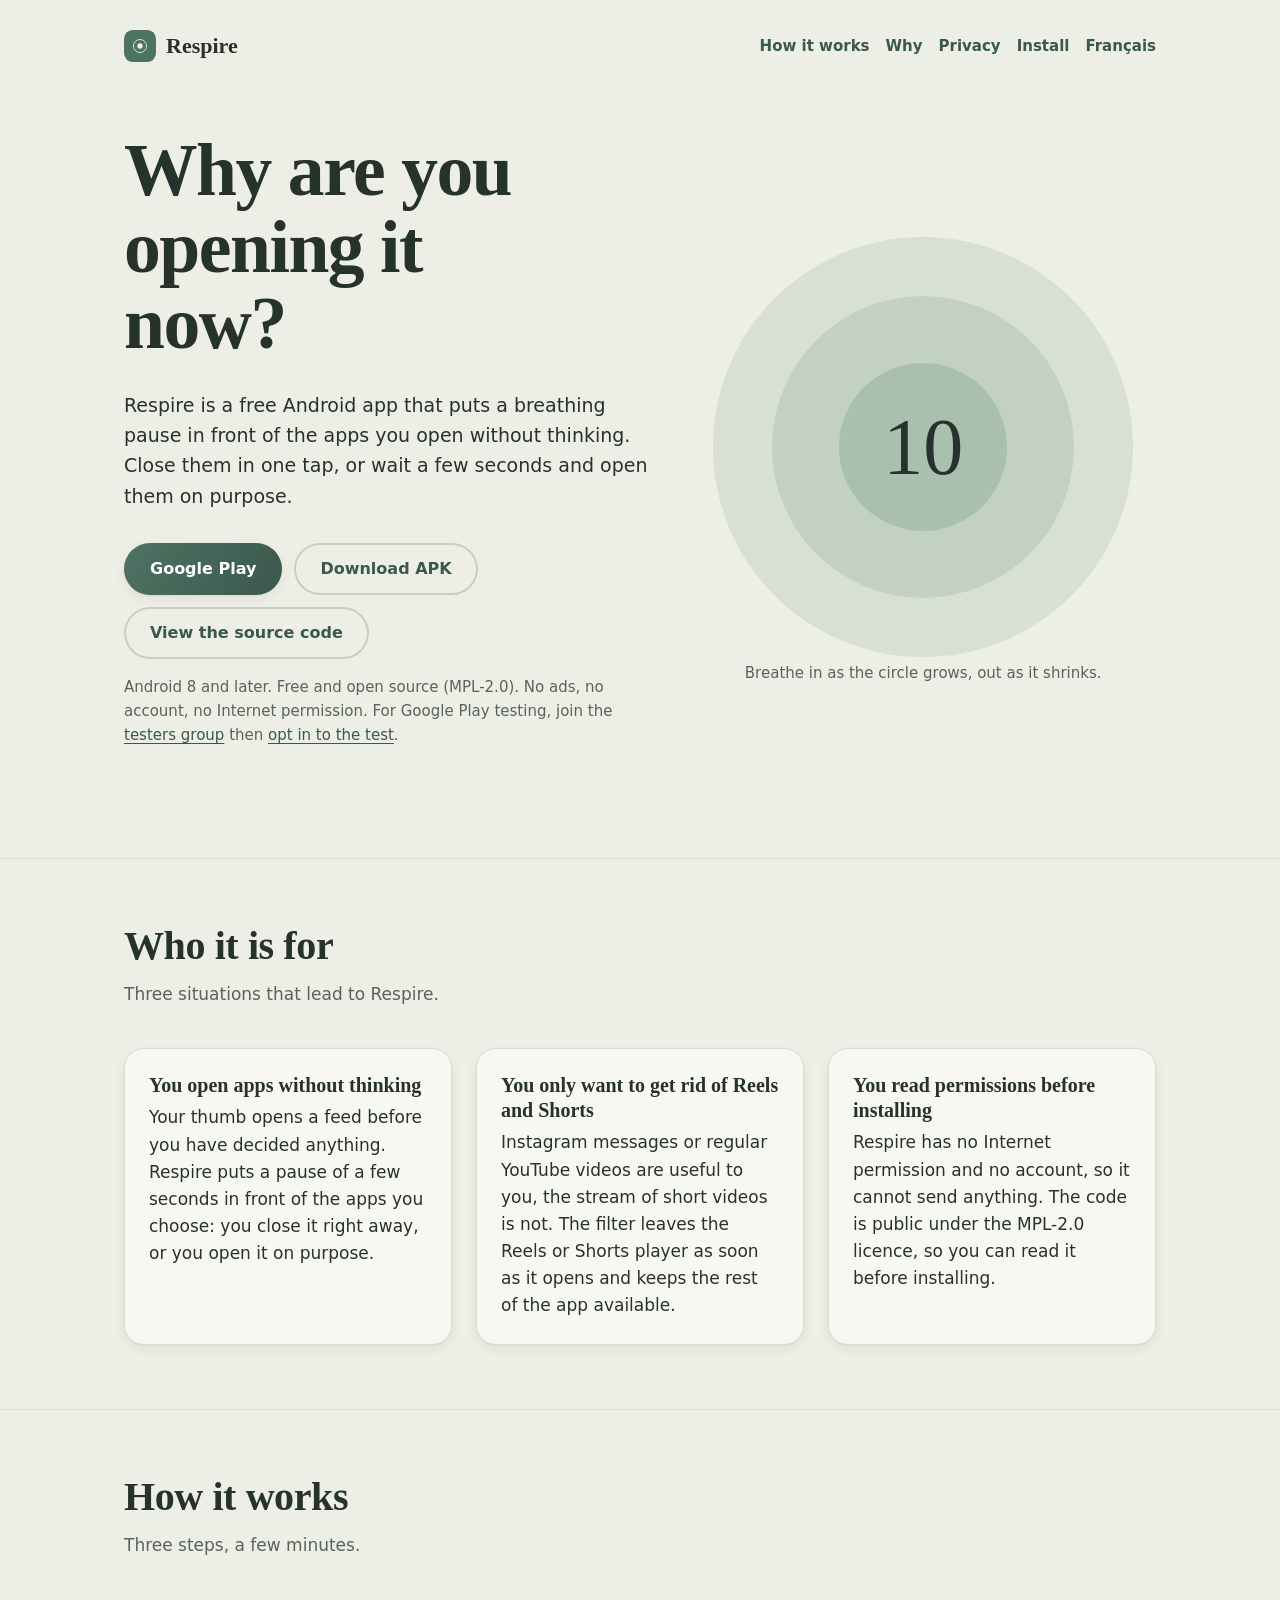
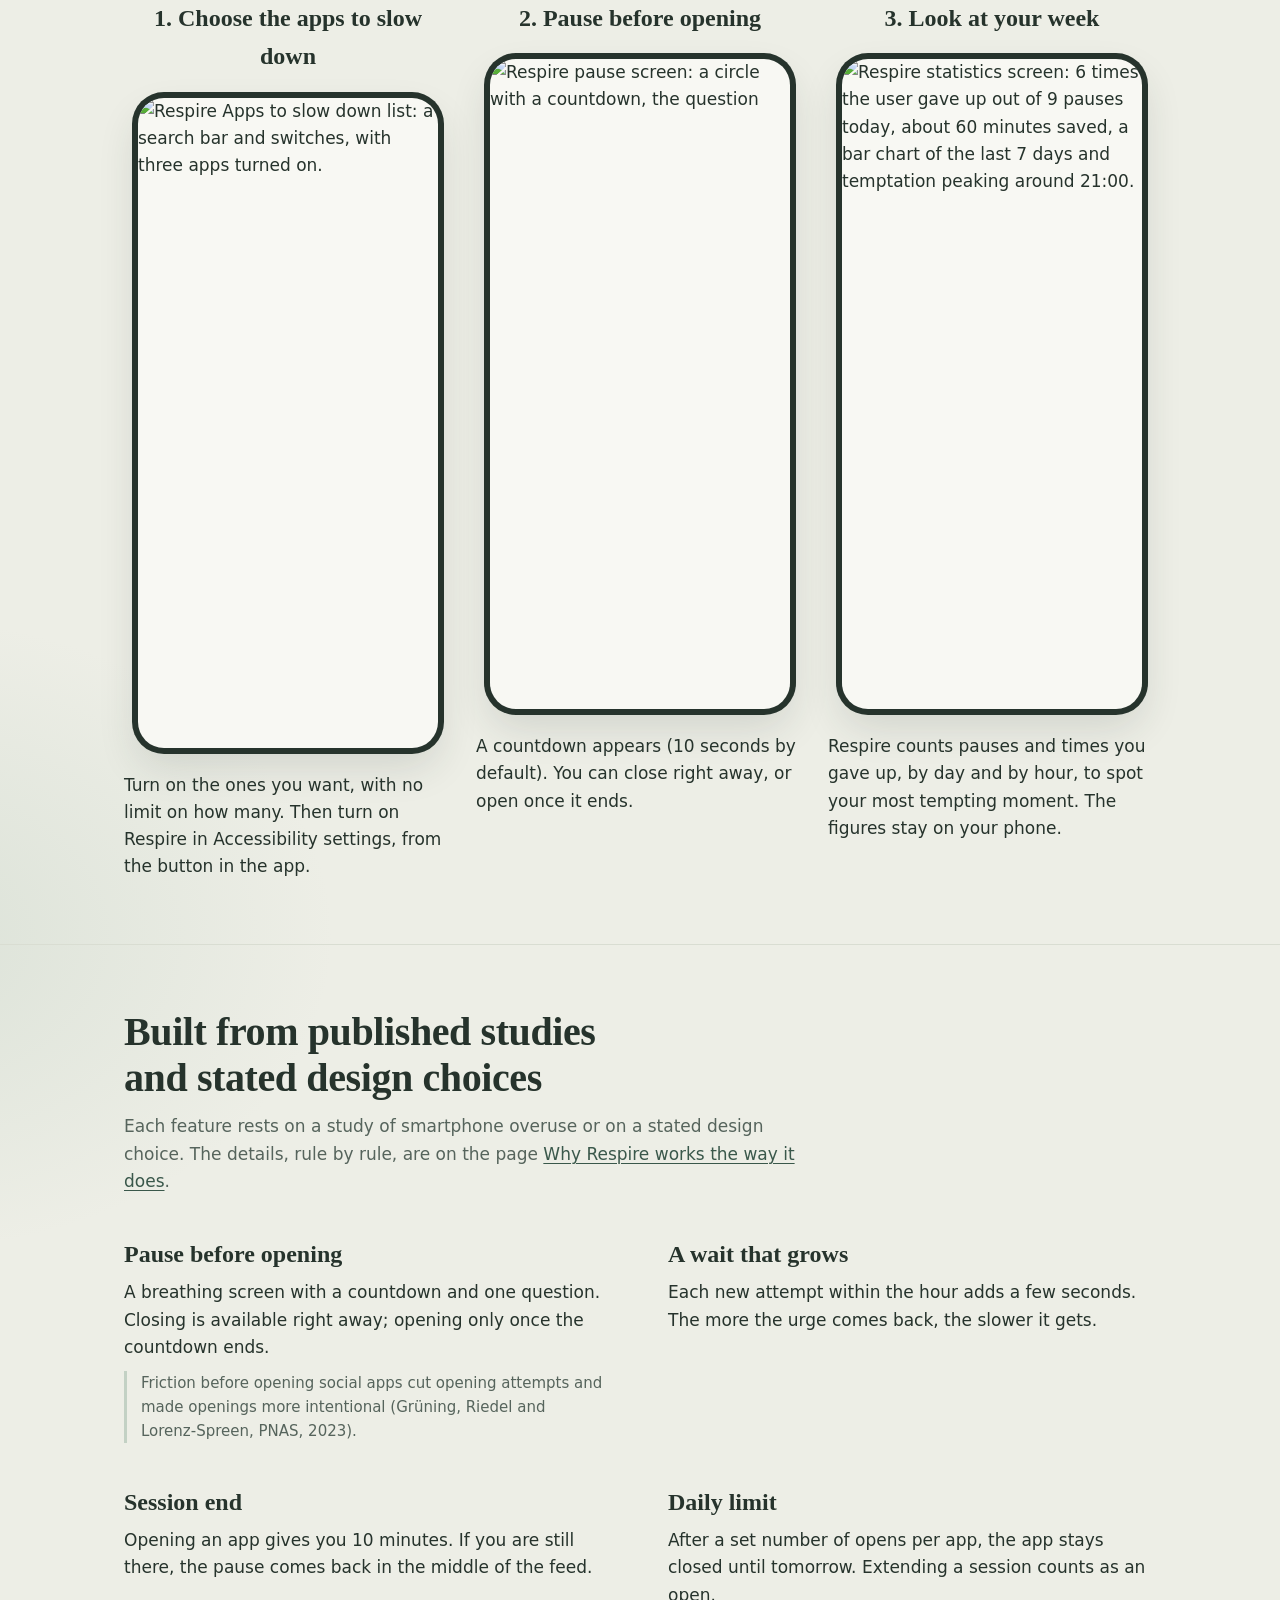
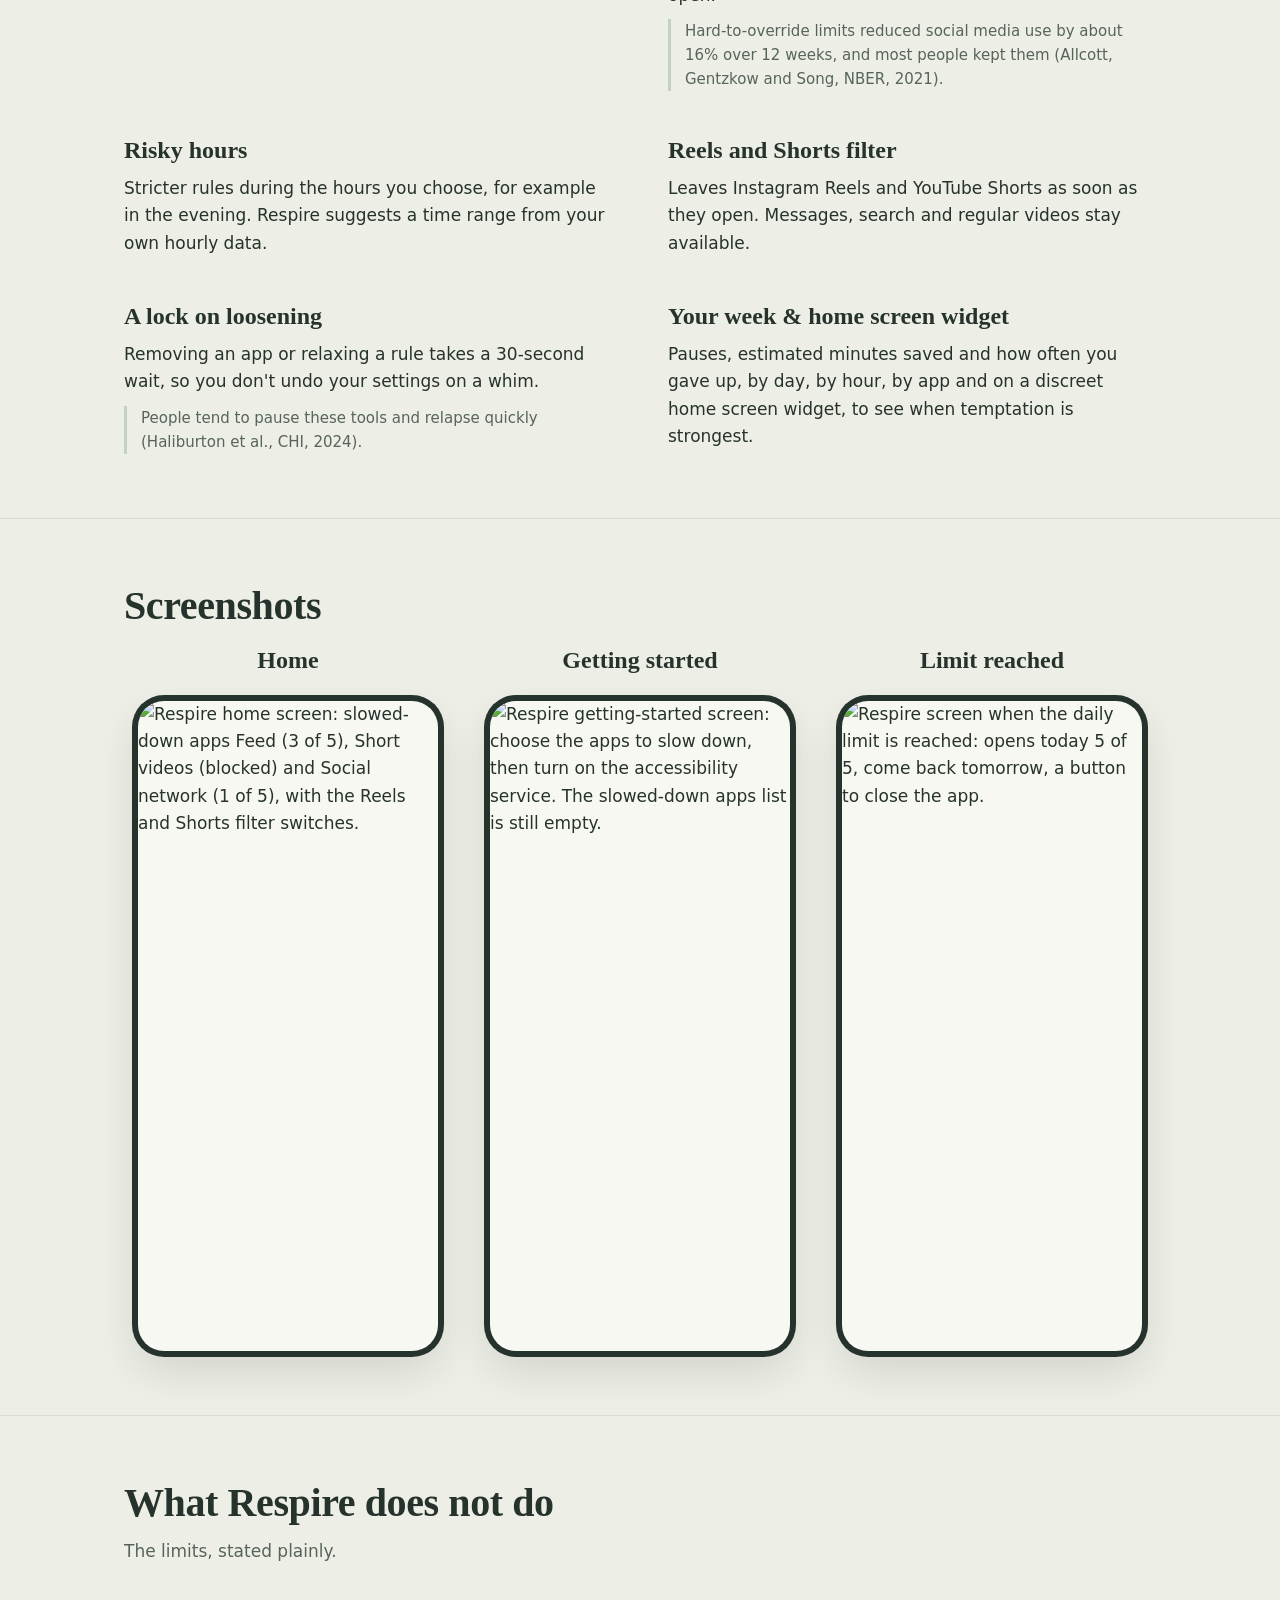
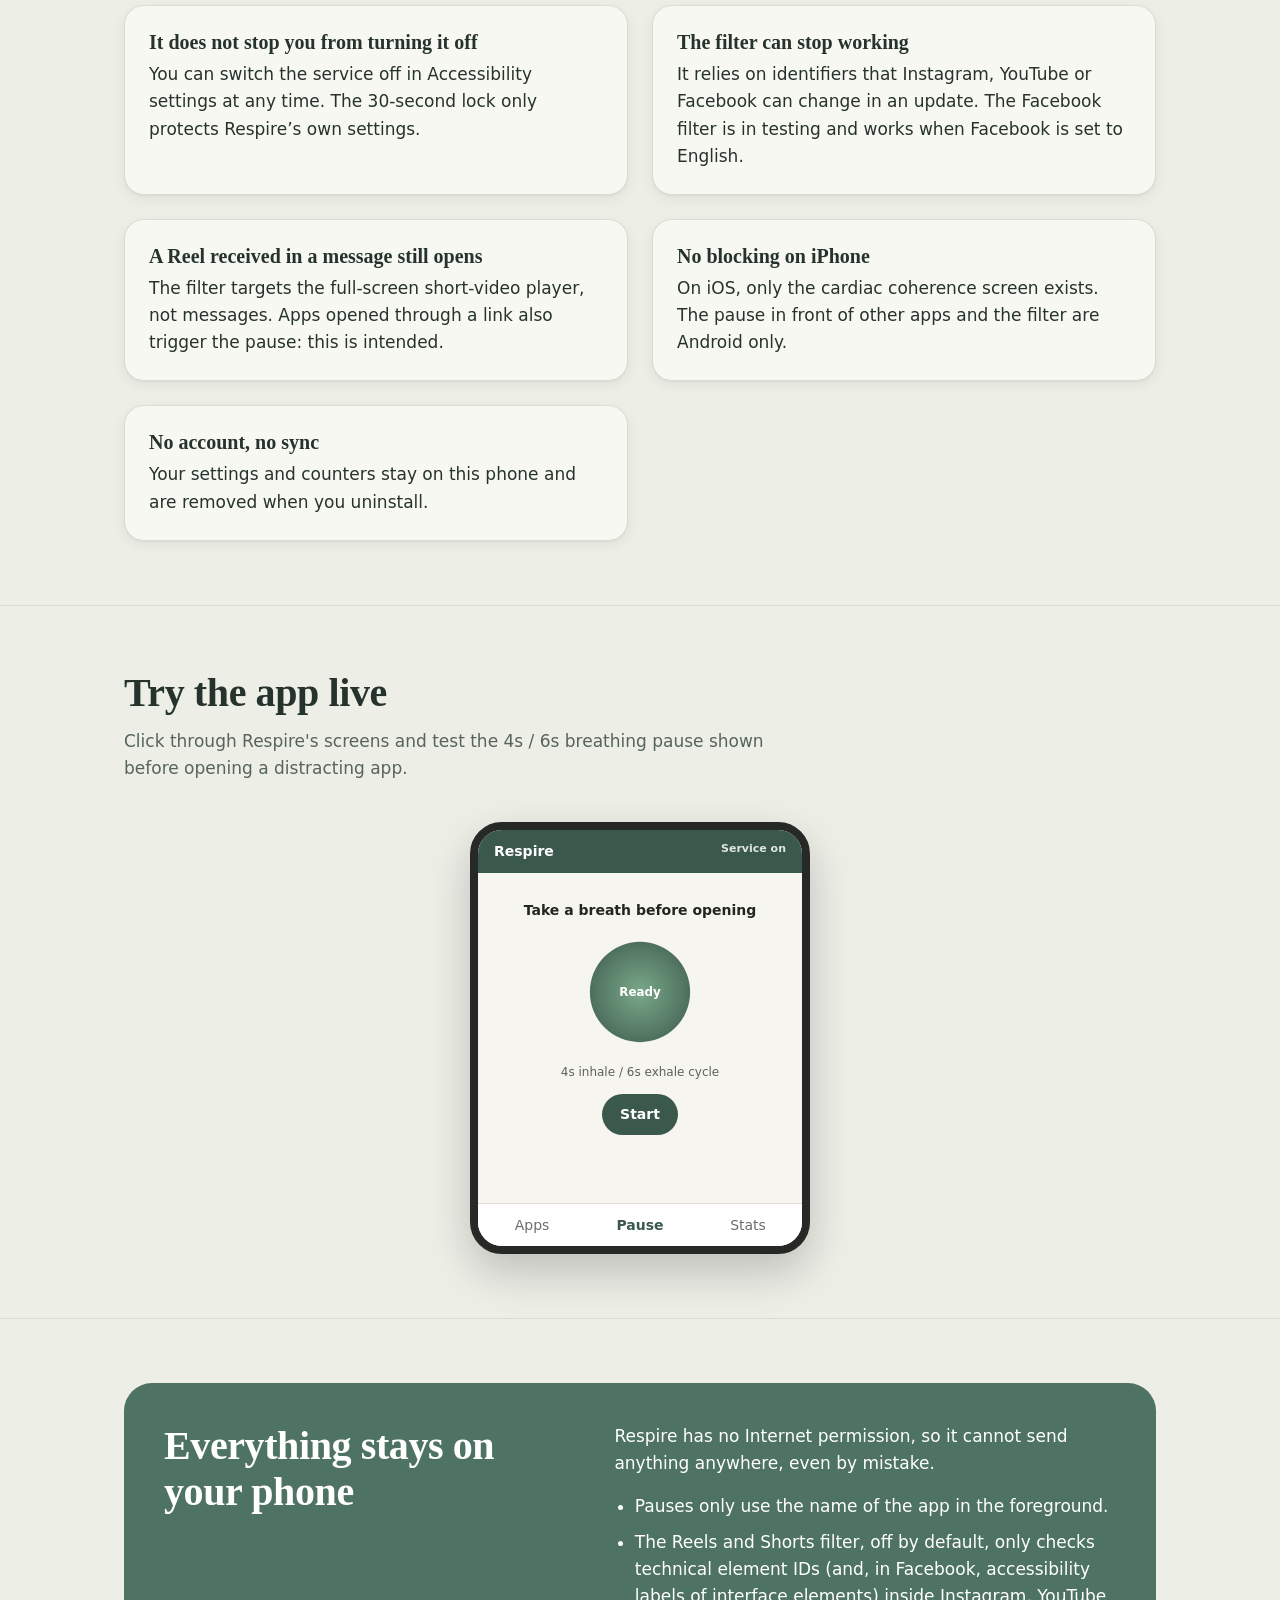
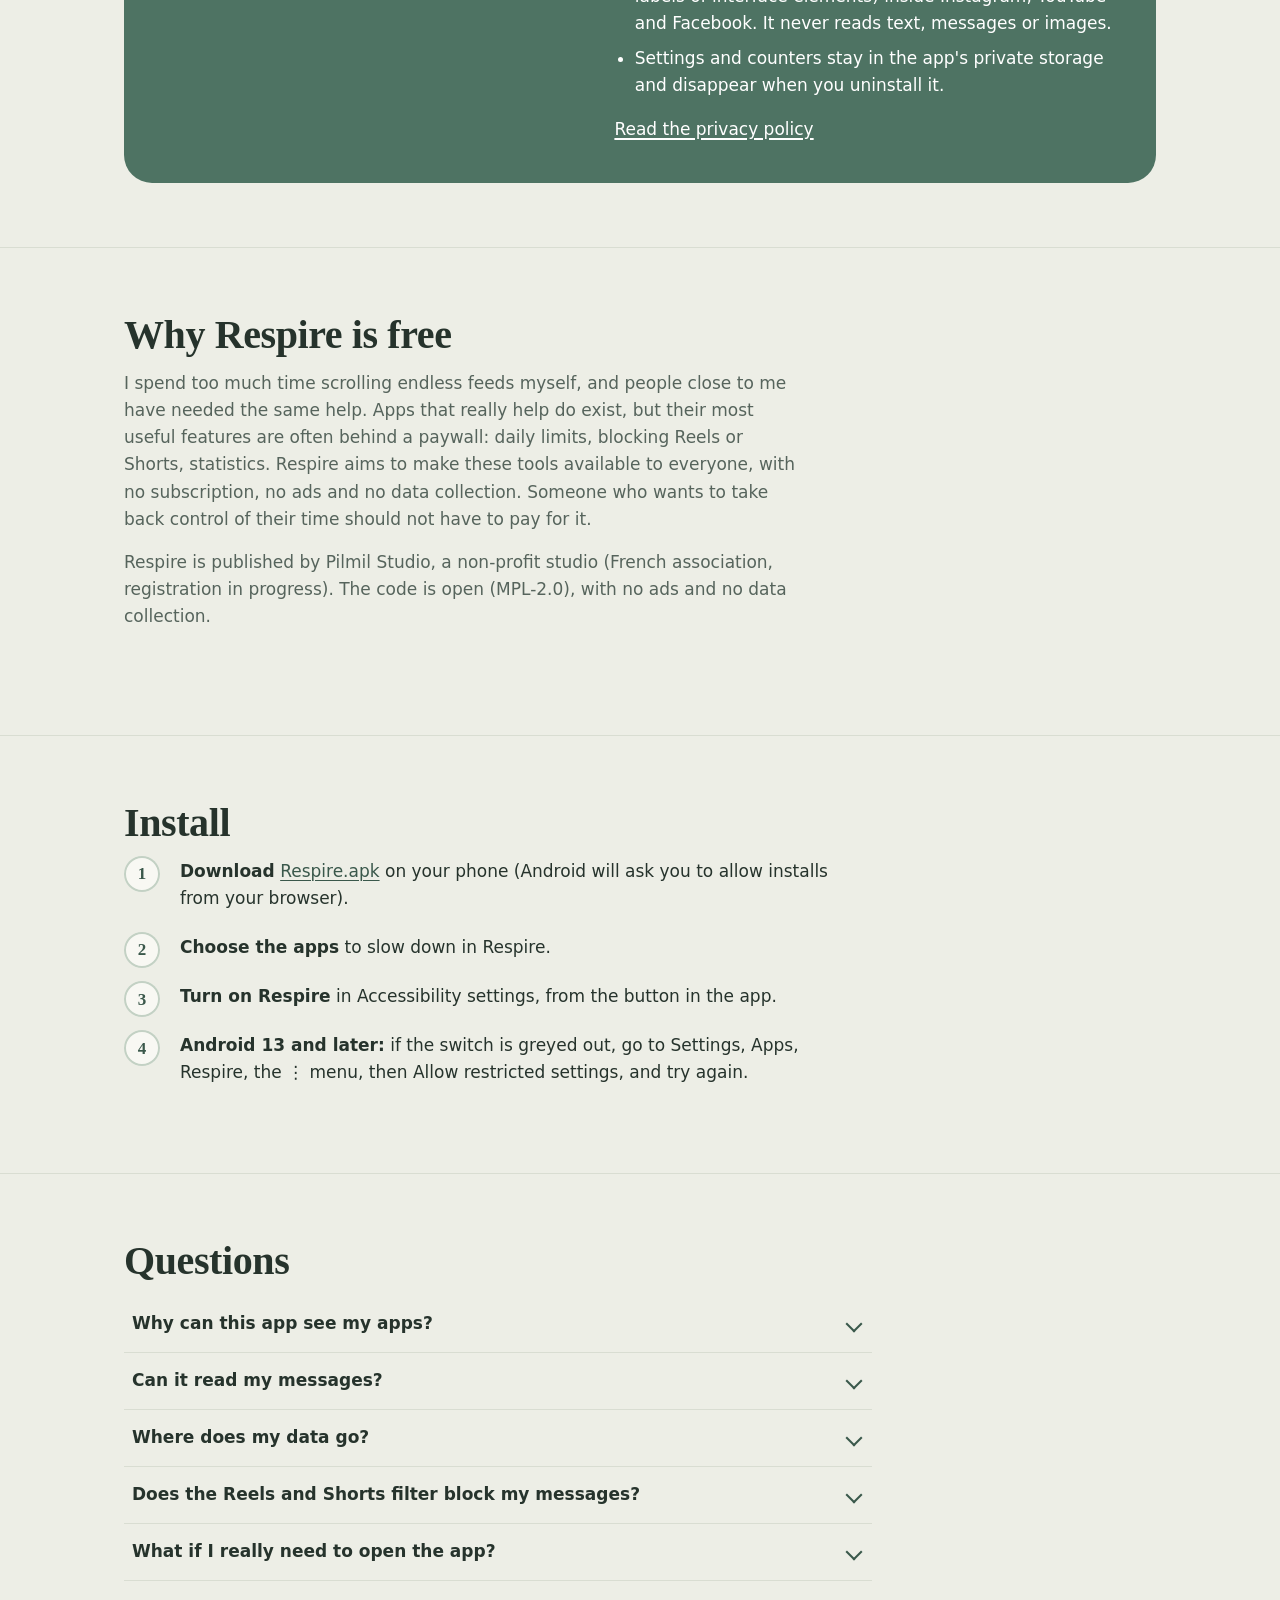
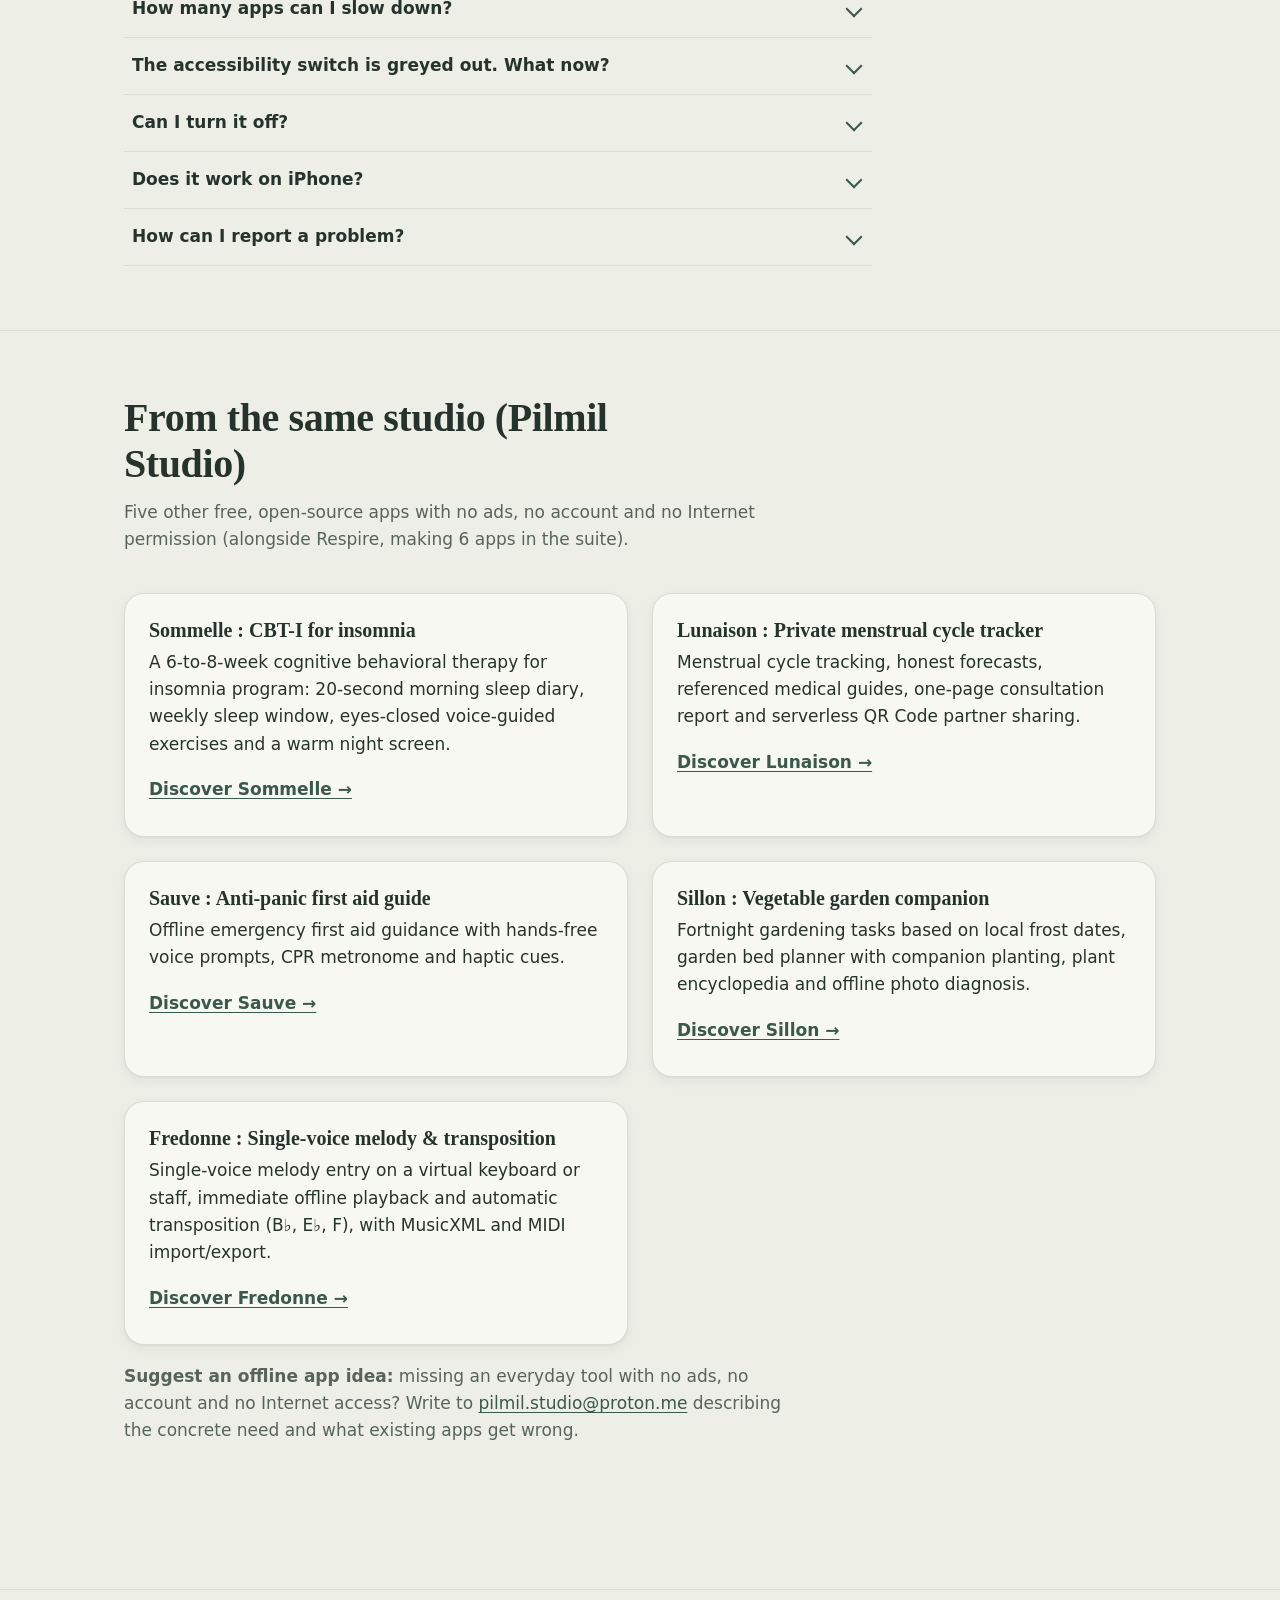
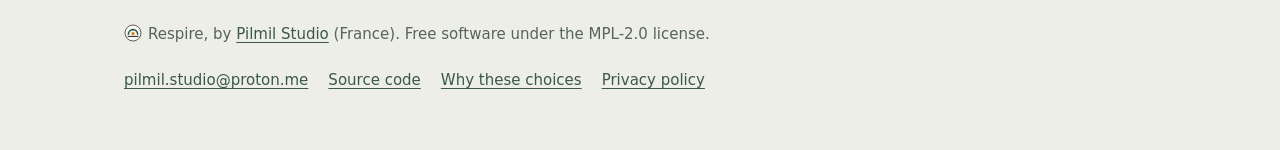
==== commit f27da225: "Merge remote-tracking branch 'origin/main' # Conflicts: #	README.fr.md #	README.md #	docs/fr/index.h" ====
--- a/docs/index.html
+++ b/docs/index.html
@@ -10,6 +10,9 @@
 <link rel="stylesheet" href="assets/site.css">
 <meta property="og:title" content="Respire: a pause before the apps you open on autopilot">
 <meta property="og:description" content="Free, open-source Android app against doomscrolling. A breathing pause before the apps you open without thinking, session and daily limits, Reels and Shorts filter. No trackers.">
+<meta property="og:type" content="website">
+<meta property="og:url" content="https://pilmil-studio.github.io/respire/index.html">
+<meta property="og:image" content="https://pilmil-studio.github.io/respire/marketing/out/en/social.png">
 </head>
 <body>
 <header class="wrap top">
@@ -35,8 +38,24 @@
 </figure>
 </div>
 
+<section id="for"><div class="wrap">
+<h2>Who it is for</h2>
+<p class="intro">Three situations that lead to Respire.</p>
+<ul class="features three">
+<li><h3>You open apps without thinking</h3><p>Your thumb opens a feed before you have decided anything. Respire puts a pause of a few seconds in front of the apps you choose: you close it right away, or you open it on purpose.</p></li><li><h3>You only want to get rid of Reels and Shorts</h3><p>Instagram messages or regular YouTube videos are useful to you, the stream of short videos is not. The filter leaves the Reels or Shorts player as soon as it opens and keeps the rest of the app available.</p></li><li><h3>You read permissions before installing</h3><p>Respire has no Internet permission and no account, so it cannot send anything. The code is public under the MPL-2.0 licence, so you can read it before installing.</p></li>
+</ul>
+</div></section>
+
 <section id="how"><div class="wrap">
-<h2>Built from what research says works</h2>
+<h2>How it works</h2>
+<p class="intro">Three steps, a few minutes.</p>
+<ul class="features three shots">
+<li><h3>1. Choose the apps to slow down</h3><img class="shot" decoding="async" src="marketing/captures/en/choix_applis.png" alt="Respire Apps to slow down list: a search bar and switches, with three apps turned on." width="1080" height="2340" loading="lazy"><p>Turn on the ones you want, with no limit on how many. Then turn on Respire in Accessibility settings, from the button in the app.</p></li><li><h3>2. Pause before opening</h3><img class="shot" decoding="async" src="marketing/captures/en/respiration.png" alt="Respire pause screen: a circle with a countdown, the question "Why are you opening it now?", three intention chips, a button to close and the time left before opening." width="1080" height="2340" loading="lazy"><p>A countdown appears (10 seconds by default). You can close right away, or open once it ends.</p></li><li><h3>3. Look at your week</h3><img class="shot" decoding="async" src="marketing/captures/en/statistiques.png" alt="Respire statistics screen: 6 times the user gave up out of 9 pauses today, about 60 minutes saved, a bar chart of the last 7 days and temptation peaking around 21:00." width="1080" height="2340" loading="lazy"><p>Respire counts pauses and times you gave up, by day and by hour, to spot your most tempting moment. The figures stay on your phone.</p></li>
+</ul>
+</div></section>
+
+<section id="features"><div class="wrap">
+<h2>Built from published studies and stated design choices</h2>
 <p class="intro">Each feature rests on a study of smartphone overuse or on a stated design choice. The details, rule by rule, are on the page <a href="why.html">Why Respire works the way it does</a>.</p>
 <ul class="features">
 <li><h3>Pause before opening</h3><p>A breathing screen with a countdown and one question. Closing is available right away; opening only once the countdown ends.</p><p class="why">Friction before opening social apps cut opening attempts and made openings more intentional (Grüning, Riedel and Lorenz-Spreen, PNAS, 2023).</p></li>
@@ -50,12 +69,26 @@
 </ul>
 </div></section>
 
+<section id="captures"><div class="wrap">
+<h2>Screenshots</h2>
+<ul class="features three shots">
+<li><h3>Home</h3><img class="shot" decoding="async" src="marketing/captures/en/accueil.png" alt="Respire home screen: slowed-down apps Feed (3 of 5), Short videos (blocked) and Social network (1 of 5), with the Reels and Shorts filter switches." width="1080" height="2340" loading="lazy"></li><li><h3>Getting started</h3><img class="shot" decoding="async" src="marketing/captures/en/demarrage.png" alt="Respire getting-started screen: choose the apps to slow down, then turn on the accessibility service. The slowed-down apps list is still empty." width="1080" height="2340" loading="lazy"></li><li><h3>Limit reached</h3><img class="shot" decoding="async" src="marketing/captures/en/quota_atteint.png" alt="Respire screen when the daily limit is reached: opens today 5 of 5, come back tomorrow, a button to close the app." width="1080" height="2340" loading="lazy"></li>
+</ul>
+</div></section>
+
+<section id="limits"><div class="wrap">
+<h2>What Respire does not do</h2>
+<p class="intro">The limits, stated plainly.</p>
+<ul class="features">
+<li><h3>It does not stop you from turning it off</h3><p>You can switch the service off in Accessibility settings at any time. The 30-second lock only protects Respire’s own settings.</p></li><li><h3>The filter can stop working</h3><p>It relies on identifiers that Instagram, YouTube or Facebook can change in an update. The Facebook filter is in testing and works when Facebook is set to English.</p></li><li><h3>A Reel received in a message still opens</h3><p>The filter targets the full-screen short-video player, not messages. Apps opened through a link also trigger the pause: this is intended.</p></li><li><h3>No blocking on iPhone</h3><p>On iOS, only the cardiac coherence screen exists. The pause in front of other apps and the filter are Android only.</p></li><li><h3>No account, no sync</h3><p>Your settings and counters stay on this phone and are removed when you uninstall.</p></li>
+</ul>
+</div></section>
 <section id="simulator"><div class="wrap">
 <h2>Try the app live</h2>
 <p class="intro">Click through Respire's screens and test the 4s / 6s breathing pause shown before opening a distracting app.</p>
 <div style="display:flex;justify-content:center">
   <div style="width:min(340px,100%);border:8px solid #262925;border-radius:32px;background:#f7f5f0;color:#222621;overflow:hidden;box-shadow:0 18px 44px rgba(0,0,0,.2);font-size:14px">
-    <div style="background:#3d6b52;color:#fff;padding:10px 16px;display:flex;justify-content:space-between;font-weight:700">
+    <div style="background:var(--sage-dark);color:#fff;padding:10px 16px;display:flex;justify-content:space-between;font-weight:700">
       <span>Respire</span><span style="font-size:11px;opacity:.85">Service on</span>
     </div>
     <div id="re-screen" style="padding:14px;min-height:330px;display:grid;gap:10px;align-content:start"></div>
@@ -74,7 +107,7 @@
   function render() {
     document.querySelectorAll(".re-tab").forEach(b => {
       const act = b.dataset.tab === tab;
-      b.style.color = act ? "#3d6b52" : "#6b6e68";
+      b.style.color = act ? "var(--sage-dark)" : "#6b6e68";
       b.style.fontWeight = act ? "700" : "500";
     });
     const scr = document.getElementById("re-screen");
@@ -84,15 +117,15 @@
         <div style="font-weight:800;font-size:16px">Slowed apps</div>
         <div style="background:#fff;border:1px solid #e1ddd3;border-radius:12px;padding:10px;display:flex;justify-content:space-between"><span>Instagram</span><strong>10s pause</strong></div>
         <div style="background:#fff;border:1px solid #e1ddd3;border-radius:12px;padding:10px;display:flex;justify-content:space-between"><span>YouTube Shorts</span><strong>Filtered</strong></div>
-        <button type="button" id="re-try" style="margin-top:6px;padding:10px;border-radius:999px;border:0;background:#3d6b52;color:#fff;font:inherit;font-weight:700;cursor:pointer">Simulate opening</button>
+        <button type="button" id="re-try" style="margin-top:6px;padding:10px;border-radius:999px;border:0;background:var(--sage-dark);color:#fff;font:inherit;font-weight:700;cursor:pointer">Simulate opening</button>
       `;
     } else if (tab === "pause") {
       scr.innerHTML = `
         <div style="text-align:center;display:grid;gap:12px;justify-items:center;padding-top:12px">
           <div style="font-weight:700">Take a breath before opening</div>
-          <div id="re-bubble" style="width:118px;height:118px;border-radius:50%;background:radial-gradient(circle,#7aa889,#3d6b52);color:#fff;display:flex;align-items:center;justify-content:center;font-weight:700;transition:transform 1s ease;transform:scale(0.85)">Ready</div>
+          <div id="re-bubble" style="width:118px;height:118px;border-radius:50%;background:radial-gradient(circle,#7aa889,var(--sage-dark));color:#fff;display:flex;align-items:center;justify-content:center;font-weight:700;transition:transform 1s ease;transform:scale(0.85)">Ready</div>
           <p id="re-info" style="margin:0;font-size:12px;color:#5d615b">4s inhale / 6s exhale cycle</p>
-          <button type="button" id="re-btn" style="font:inherit;padding:9px 18px;border-radius:999px;border:0;background:#3d6b52;color:#fff;font-weight:700;cursor:pointer">${timer ? "Stop" : "Start"}</button>
+          <button type="button" id="re-btn" style="font:inherit;padding:9px 18px;border-radius:999px;border:0;background:var(--sage-dark);color:#fff;font-weight:700;cursor:pointer">${timer ? "Stop" : "Start"}</button>
         </div>
       `;
     } else {
@@ -100,10 +133,10 @@
       scr.innerHTML = `
         <div style="font-weight:800;font-size:16px">This week</div>
         <div style="background:#fff;border:1px solid #e1ddd3;border-radius:12px;padding:12px">
-          <div style="font-size:22px;font-weight:800;color:#3d6b52">18 times resisted</div>
+          <div style="font-size:22px;font-weight:800;color:var(--sage-dark)">18 times resisted</div>
           <div style="font-size:12px;color:#5d615b">~1h 15m saved from endless feeds</div>
         </div>
-        <div style="background:#fff;border:1px solid #e1ddd3;border-radius:12px;padding:12px;font-size:12px">Peak temptation: 9 PM – 10 PM</div>
+        <div style="background:#fff;border:1px solid #e1ddd3;border-radius:12px;padding:12px;font-size:12px">Peak temptation: 9 PM to 10 PM</div>
       `;
     }
   }
@@ -140,6 +173,7 @@
 <section id="free"><div class="wrap">
 <h2>Why Respire is free</h2>
 <p class="intro">I spend too much time scrolling endless feeds myself, and people close to me have needed the same help. Apps that really help do exist, but their most useful features are often behind a paywall: daily limits, blocking Reels or Shorts, statistics. Respire aims to make these tools available to everyone, with no subscription, no ads and no data collection. Someone who wants to take back control of their time should not have to pay for it.</p>
+<p class="intro">Respire is published by Pilmil Studio, a non-profit studio (French association, registration in progress). The code is open (MPL-2.0), with no ads and no data collection.</p>
 </div></section>
 
 <section id="install"><div class="wrap">
@@ -147,9 +181,9 @@
 <ol class="steps"><li><strong>Download</strong> <a href="https://github.com/Pilmil-Studio/respire/releases/latest/download/Respire.apk">Respire.apk</a> on your phone (Android will ask you to allow installs from your browser).</li><li><strong>Choose the apps</strong> to slow down in Respire.</li><li><strong>Turn on Respire</strong> in Accessibility settings, from the button in the app.</li><li><strong>Android 13 and later:</strong> if the switch is greyed out, go to Settings, Apps, Respire, the ⋮ menu, then Allow restricted settings, and try again.</li></ol>
 </div></section>
 
-<section><div class="wrap">
+<section id="faq"><div class="wrap">
 <h2>Questions</h2>
-<details><summary>Why does Respire need accessibility access?</summary><p>It is the only way on Android to know which app is opening, so the pause can appear before it. Respire uses it for nothing else.</p></details><details><summary>Can I turn it off?</summary><p>Yes, at any time in Accessibility settings or by uninstalling the app. The 30-second lock only applies to Respire's own rules.</p></details><details><summary>Does it work on iPhone?</summary><p>Partially. iOS does not allow third-party apps to block Reels or Shorts inside other apps outside Apple's Screen Time framework, while the standalone cardiac coherence module is available on iOS (via Kotlin Multiplatform).</p></details><details><summary>How can I report a problem?</summary><p>Open an issue on <a href="https://github.com/Pilmil-Studio/respire/issues">GitHub</a> or write to <a href="mailto:pilmil.studio@proton.me">pilmil.studio@proton.me</a>. Respire collects no data, so your feedback is the only way to know what to improve.</p></details>
+<details><summary>Why can this app see my apps?</summary><p>To show the pause before an app, Respire has to know which app comes to the foreground, and the accessibility service is the only way to know that on Android. It reads only that app’s name; the list of installed apps is used only to let you choose which ones to slow down.</p></details><details><summary>Can it read my messages?</summary><p>No: it never reads text, messages or images. If you turn on the Reels and Shorts filter, it only checks technical element IDs (and, in Facebook, accessibility labels of interface elements), only inside Instagram, YouTube and Facebook.</p></details><details><summary>Where does my data go?</summary><p>Nowhere: Respire has no Internet permission, so it cannot send anything, even by mistake. Settings and counters stay in the app’s private storage and are removed when you uninstall.</p></details><details><summary>Does the Reels and Shorts filter block my messages?</summary><p>No: messages, search and regular videos stay available. The filter is off by default and you turn it on yourself.</p></details><details><summary>What if I really need to open the app?</summary><p>Closing is available right away, and opening is available once the countdown ends (10 seconds by default). After the daily number of opens you set, the app stays closed until tomorrow.</p></details><details><summary>How many apps can I slow down?</summary><p>As many as you want: there is no limit on how many. The Reels and Shorts filter and the weekly summary are included, for free.</p></details><details><summary>The accessibility switch is greyed out. What now?</summary><p>On Android 13 and later, it is a "restricted setting". Go to Settings, Apps, Respire, the ⋮ menu, then Allow restricted settings, and try again.</p></details><details><summary>Can I turn it off?</summary><p>Yes, at any time in Accessibility settings or by uninstalling the app. The 30-second lock only applies to Respire's own rules.</p></details><details><summary>Does it work on iPhone?</summary><p>Partially. iOS does not allow third-party apps to block Reels or Shorts inside other apps outside Apple's Screen Time framework, while the standalone cardiac coherence module is available on iOS (via Kotlin Multiplatform).</p></details><details><summary>How can I report a problem?</summary><p>Open an issue on <a href="https://github.com/Pilmil-Studio/respire/issues">GitHub</a> or write to <a href="mailto:pilmil.studio@proton.me">pilmil.studio@proton.me</a>. Respire collects no data, so your feedback is the only way to know what to improve.</p></details>
 </div></section>
 
 <section id="studio"><div class="wrap">
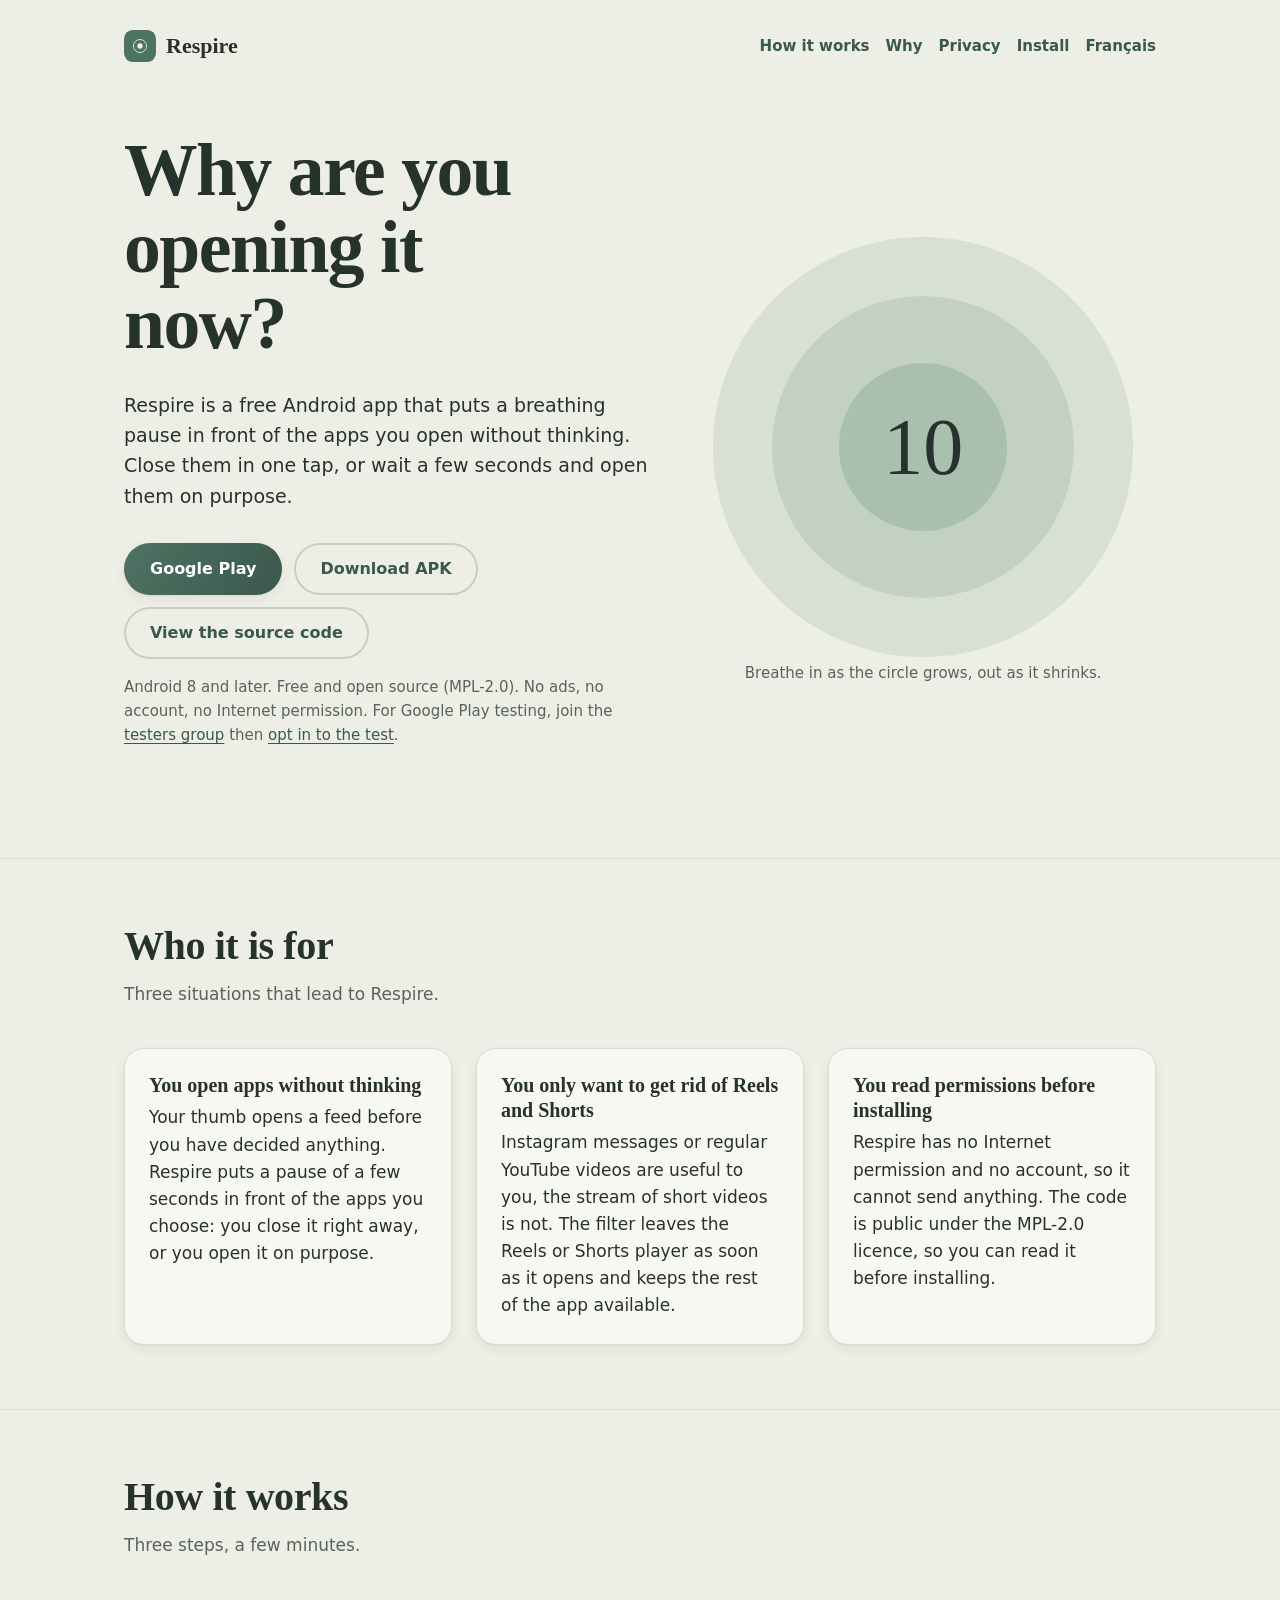
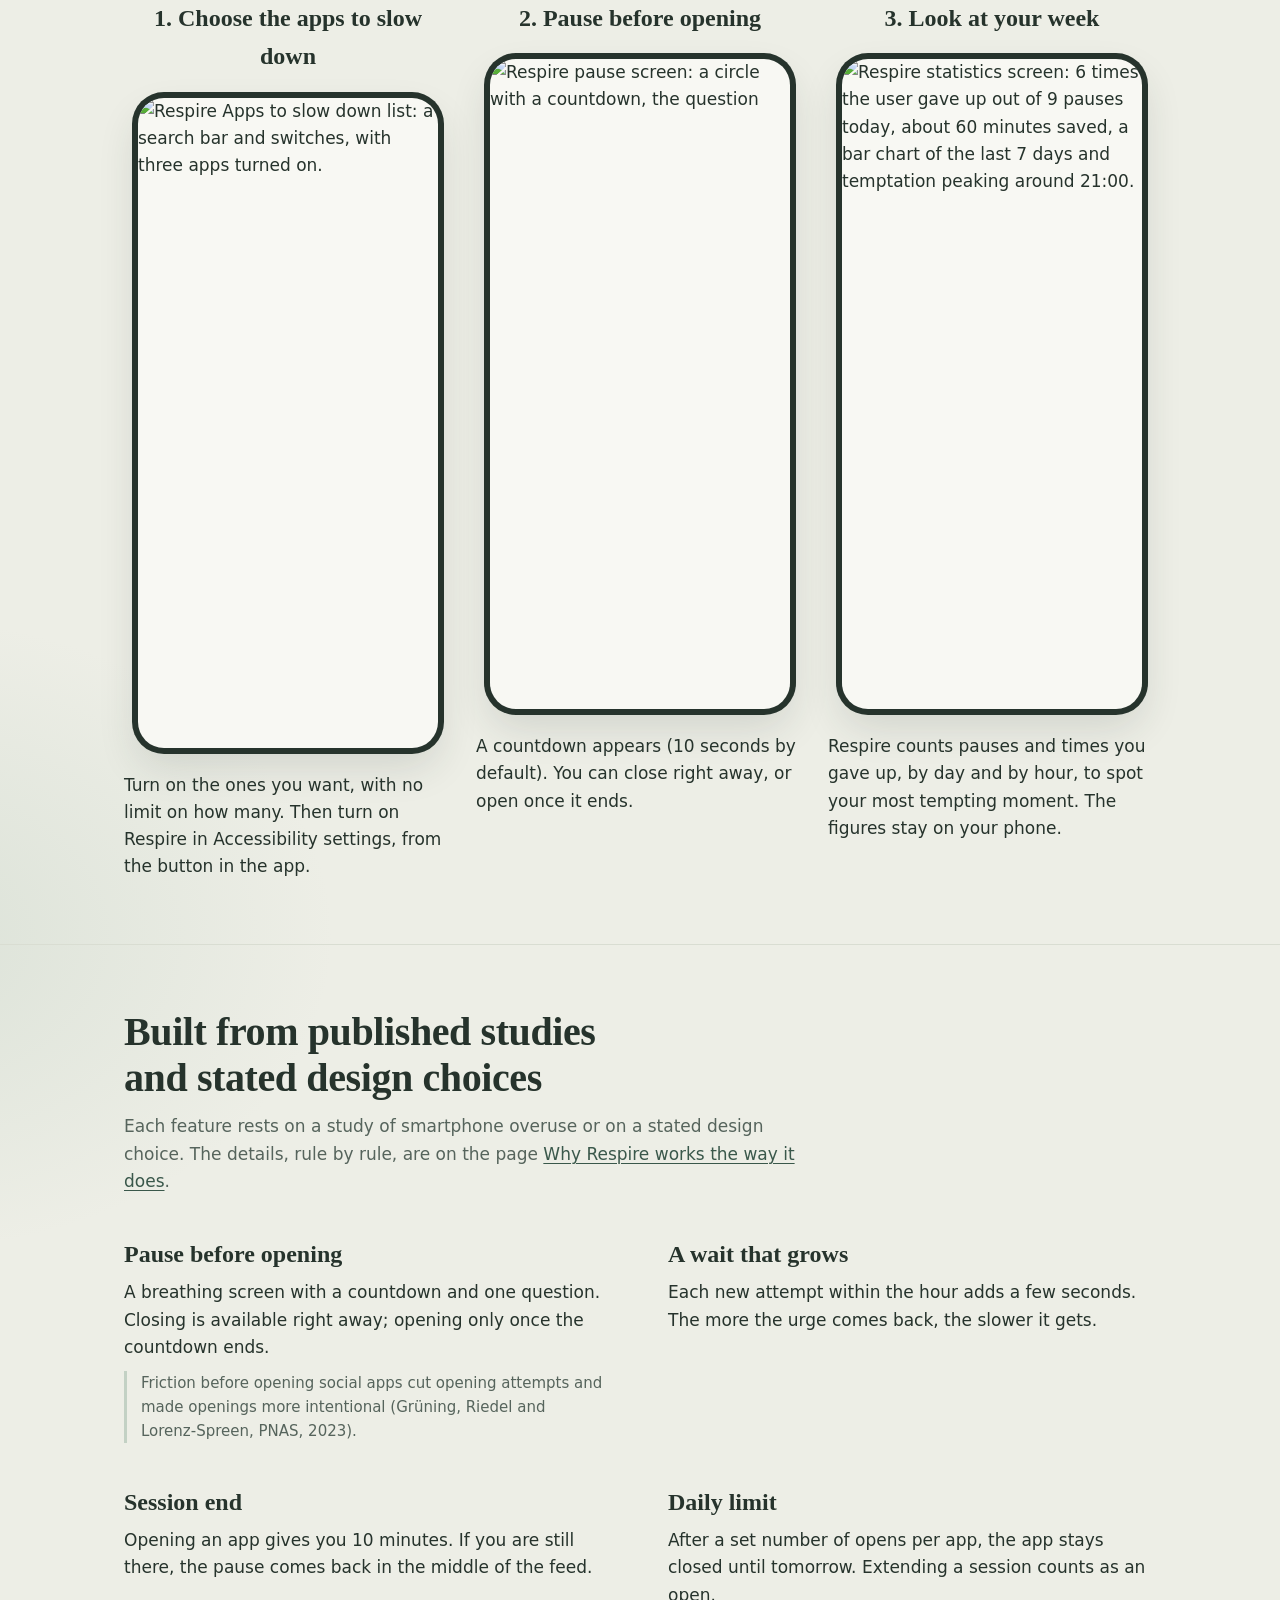
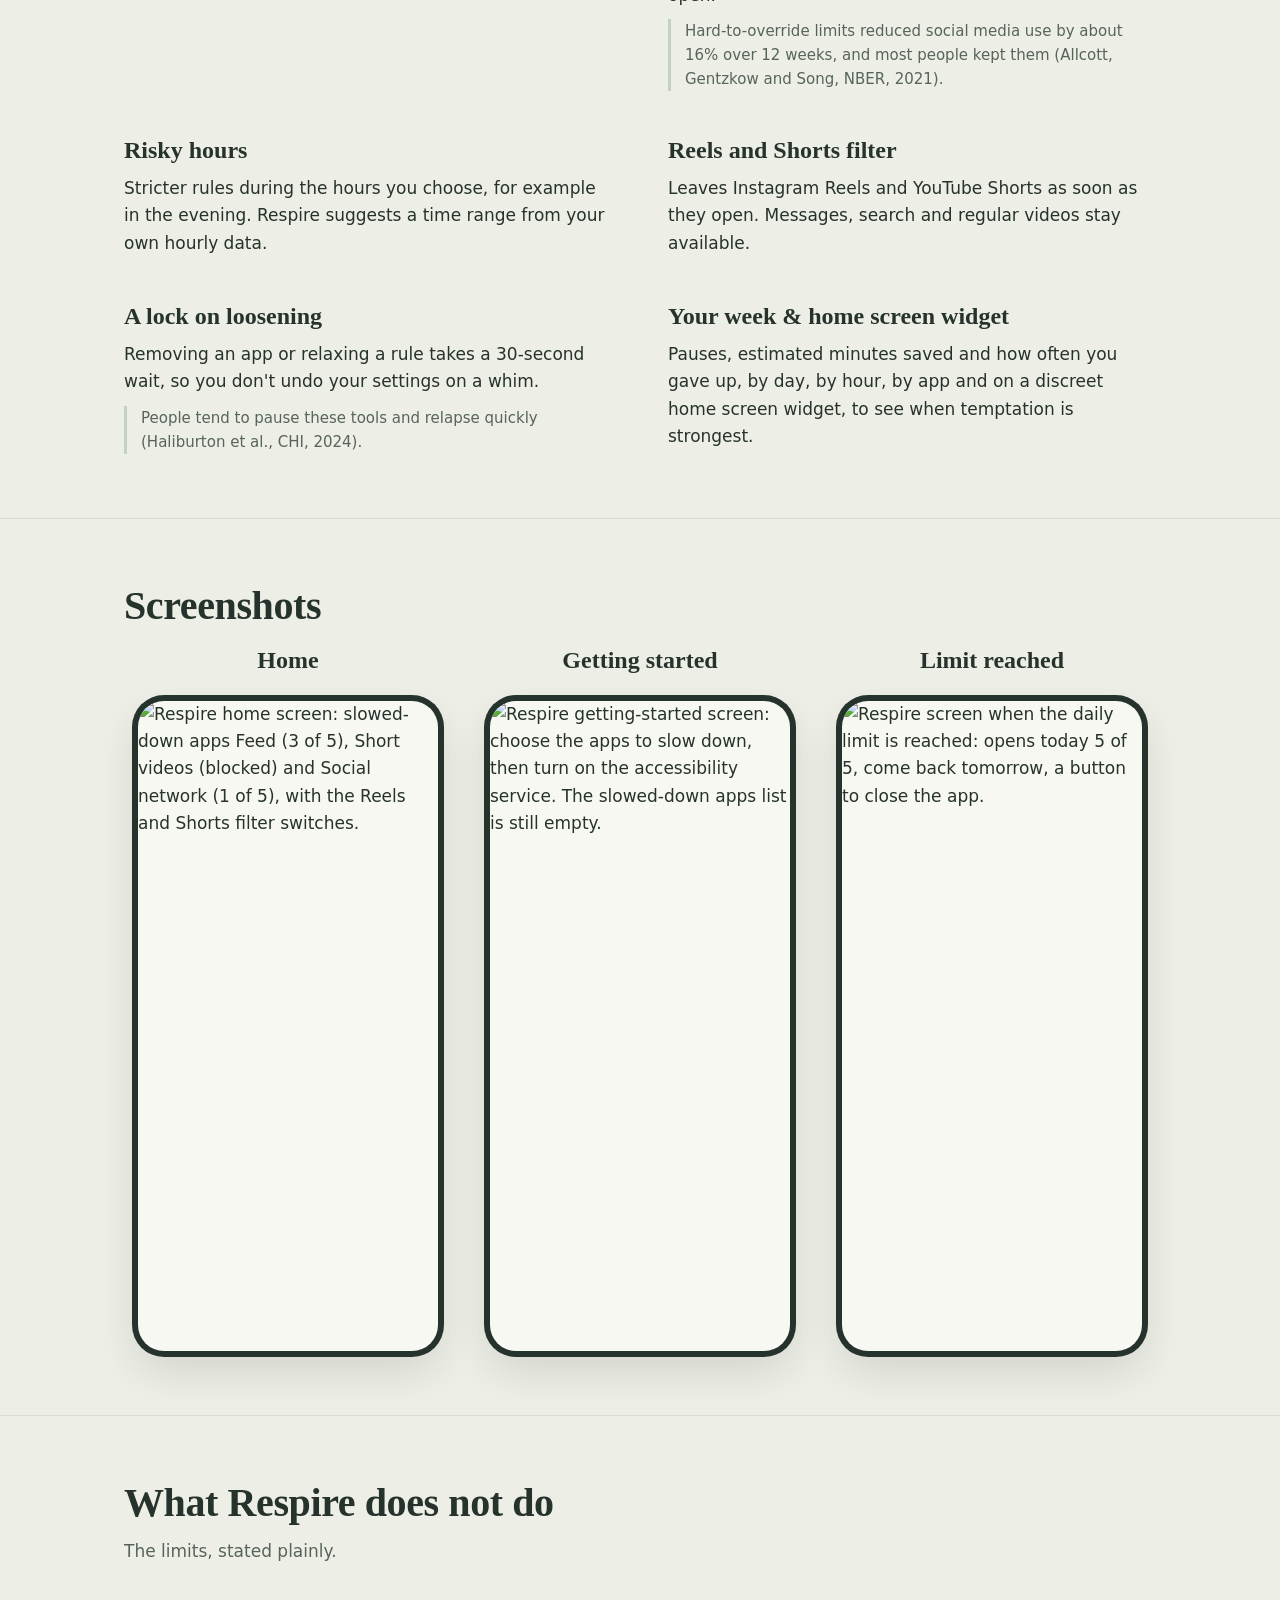
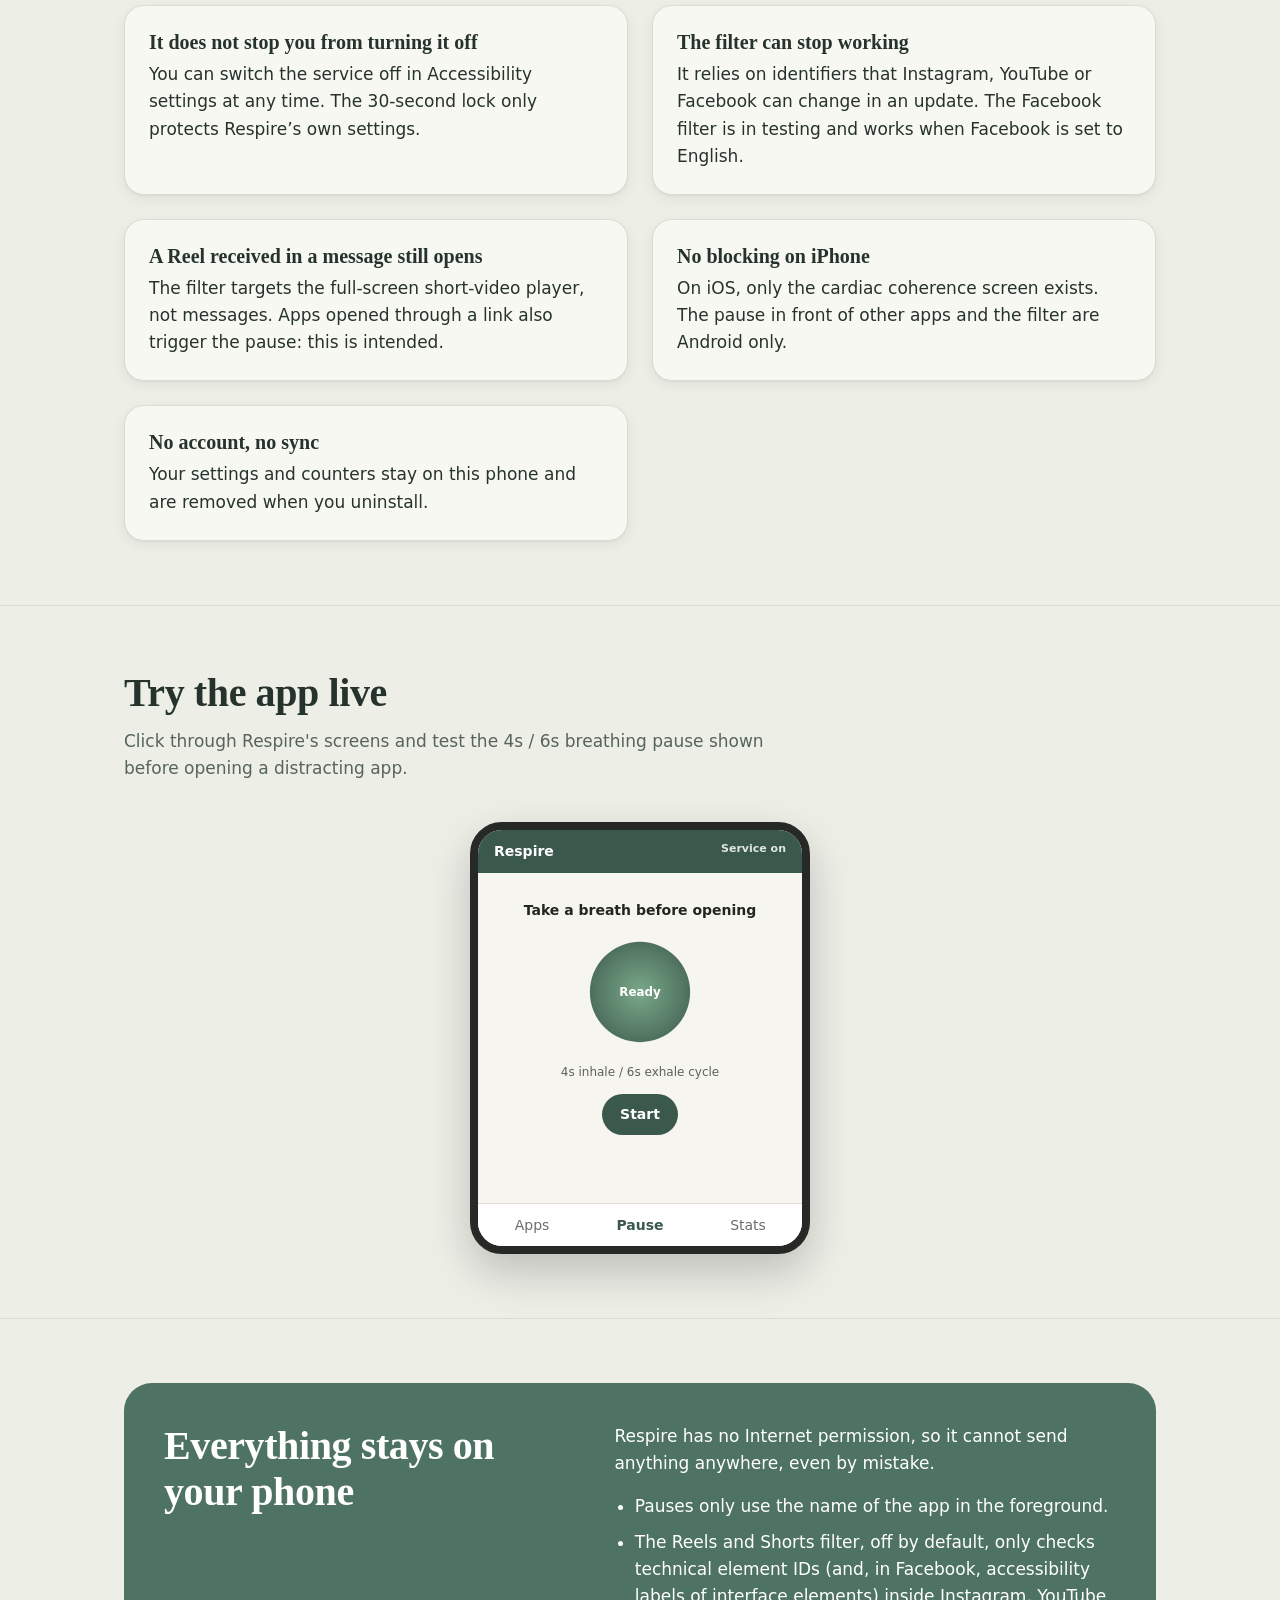
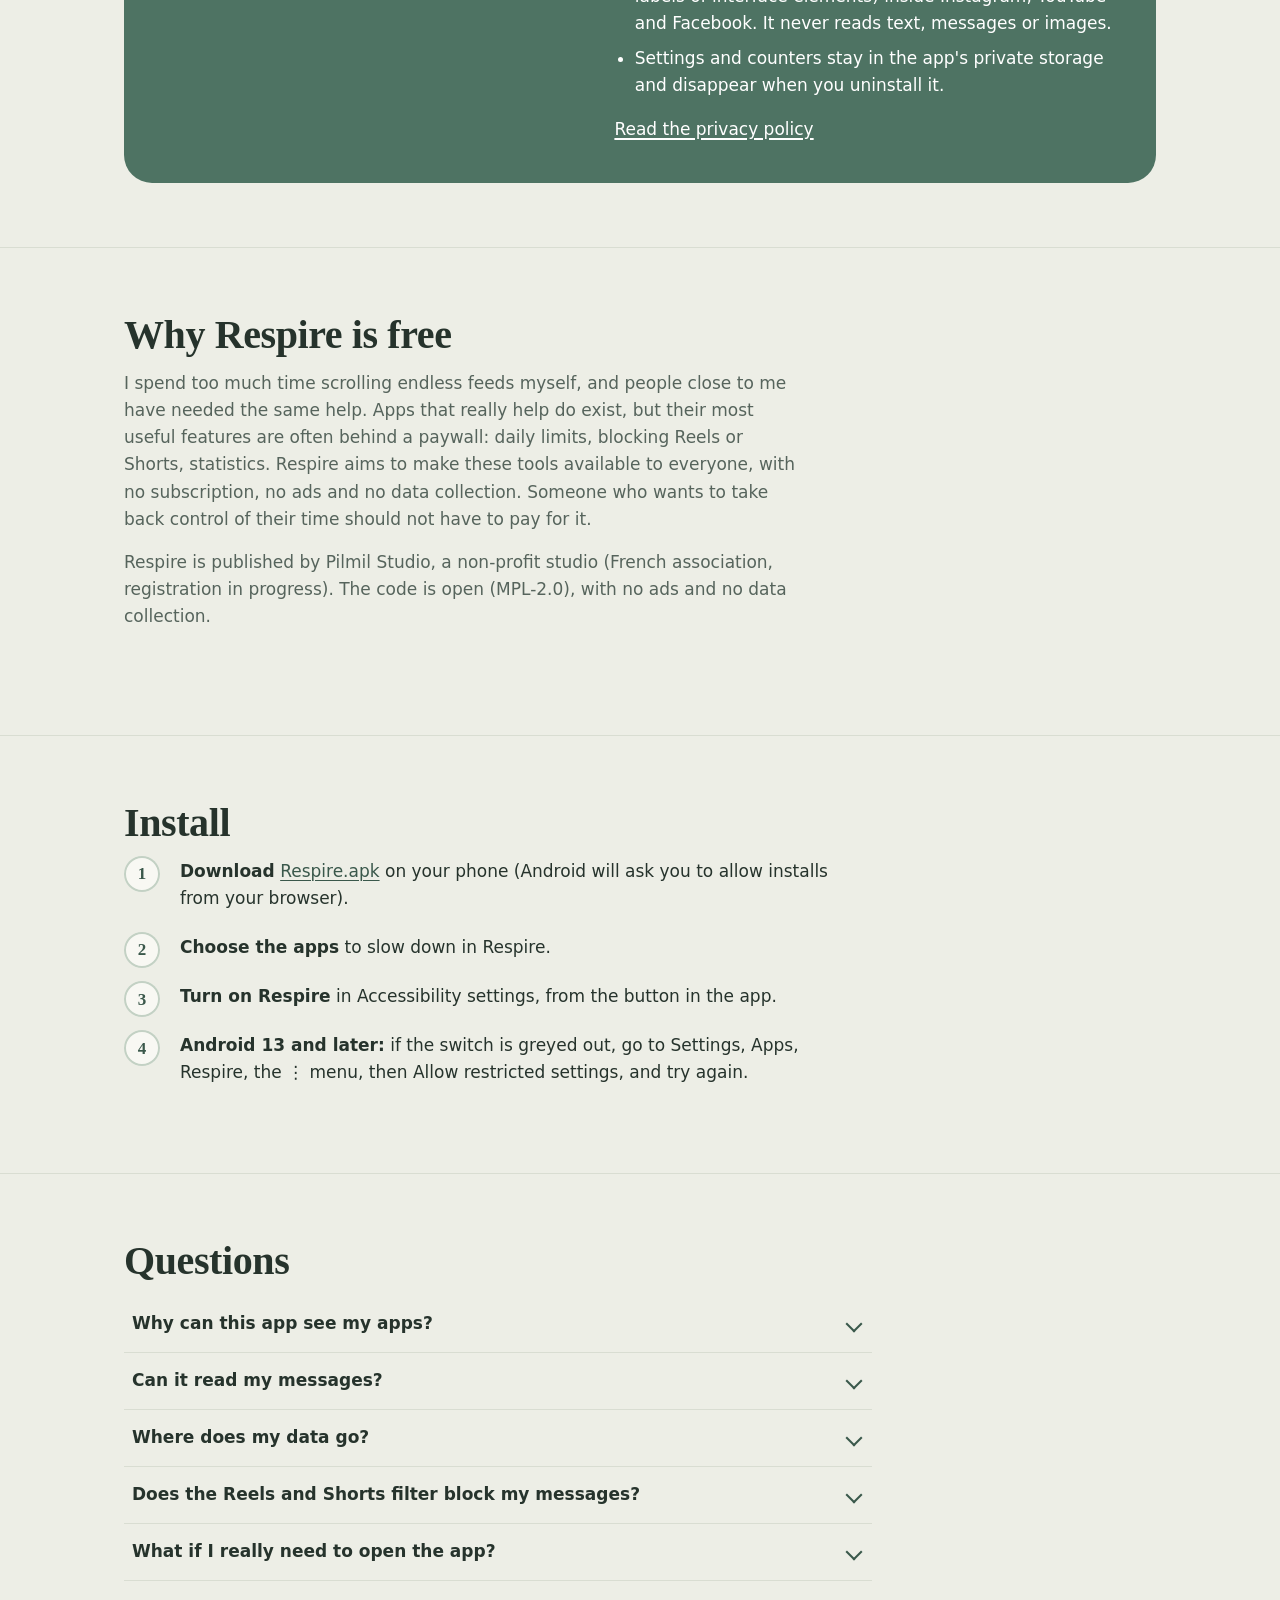
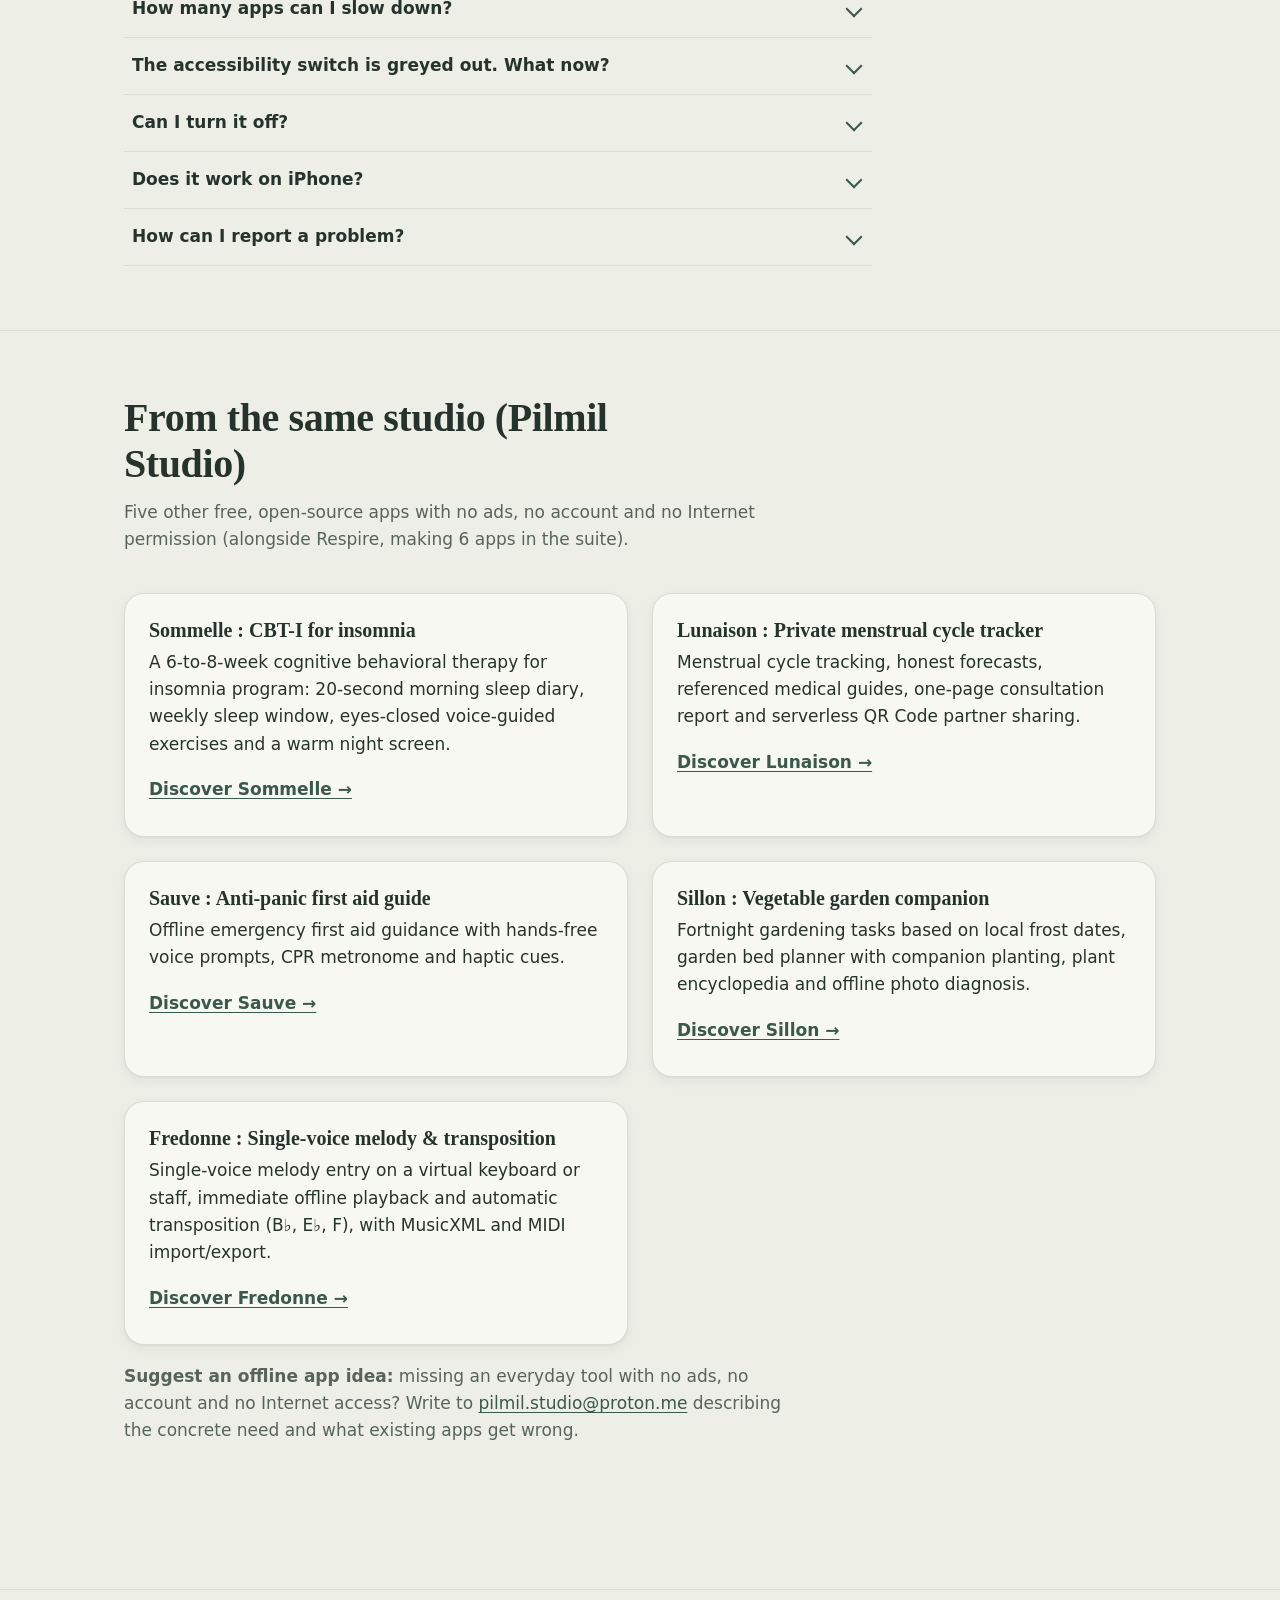
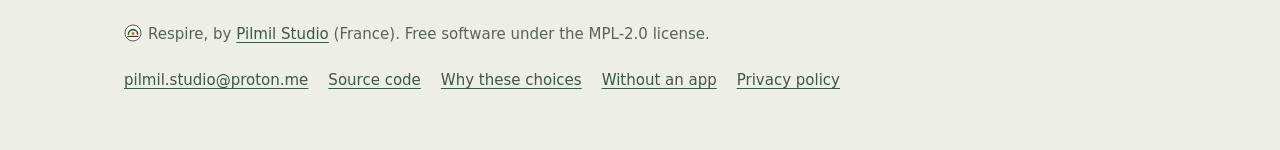
==== commit 2dfb2e45: "Site : page « Reprendre la main sans rien installer » Réglages déjà présents sur Android et iPhone (" ====
--- a/docs/index.html
+++ b/docs/index.html
@@ -202,7 +202,7 @@
 <footer>
 <div class="wrap">
 <p style="margin:0"><img src="assets/pilmil-logo.svg" alt="" width="18" height="18" style="vertical-align:-3px;margin-right:6px">Respire, by <a href="https://pilmil-studio.github.io/en/">Pilmil Studio</a> (France). Free software under the MPL-2.0 license.</p>
-<nav aria-label="Source code"><a href="mailto:pilmil.studio@proton.me">pilmil.studio@proton.me</a><a href="https://github.com/Pilmil-Studio/respire">Source code</a><a href="why.html">Why these choices</a><a href="privacy.html">Privacy policy</a></nav>
+<nav aria-label="Source code"><a href="mailto:pilmil.studio@proton.me">pilmil.studio@proton.me</a><a href="https://github.com/Pilmil-Studio/respire">Source code</a><a href="why.html">Why these choices</a><a href="without-an-app.html">Without an app</a><a href="privacy.html">Privacy policy</a></nav>
 </div>
 </footer>
 </body>
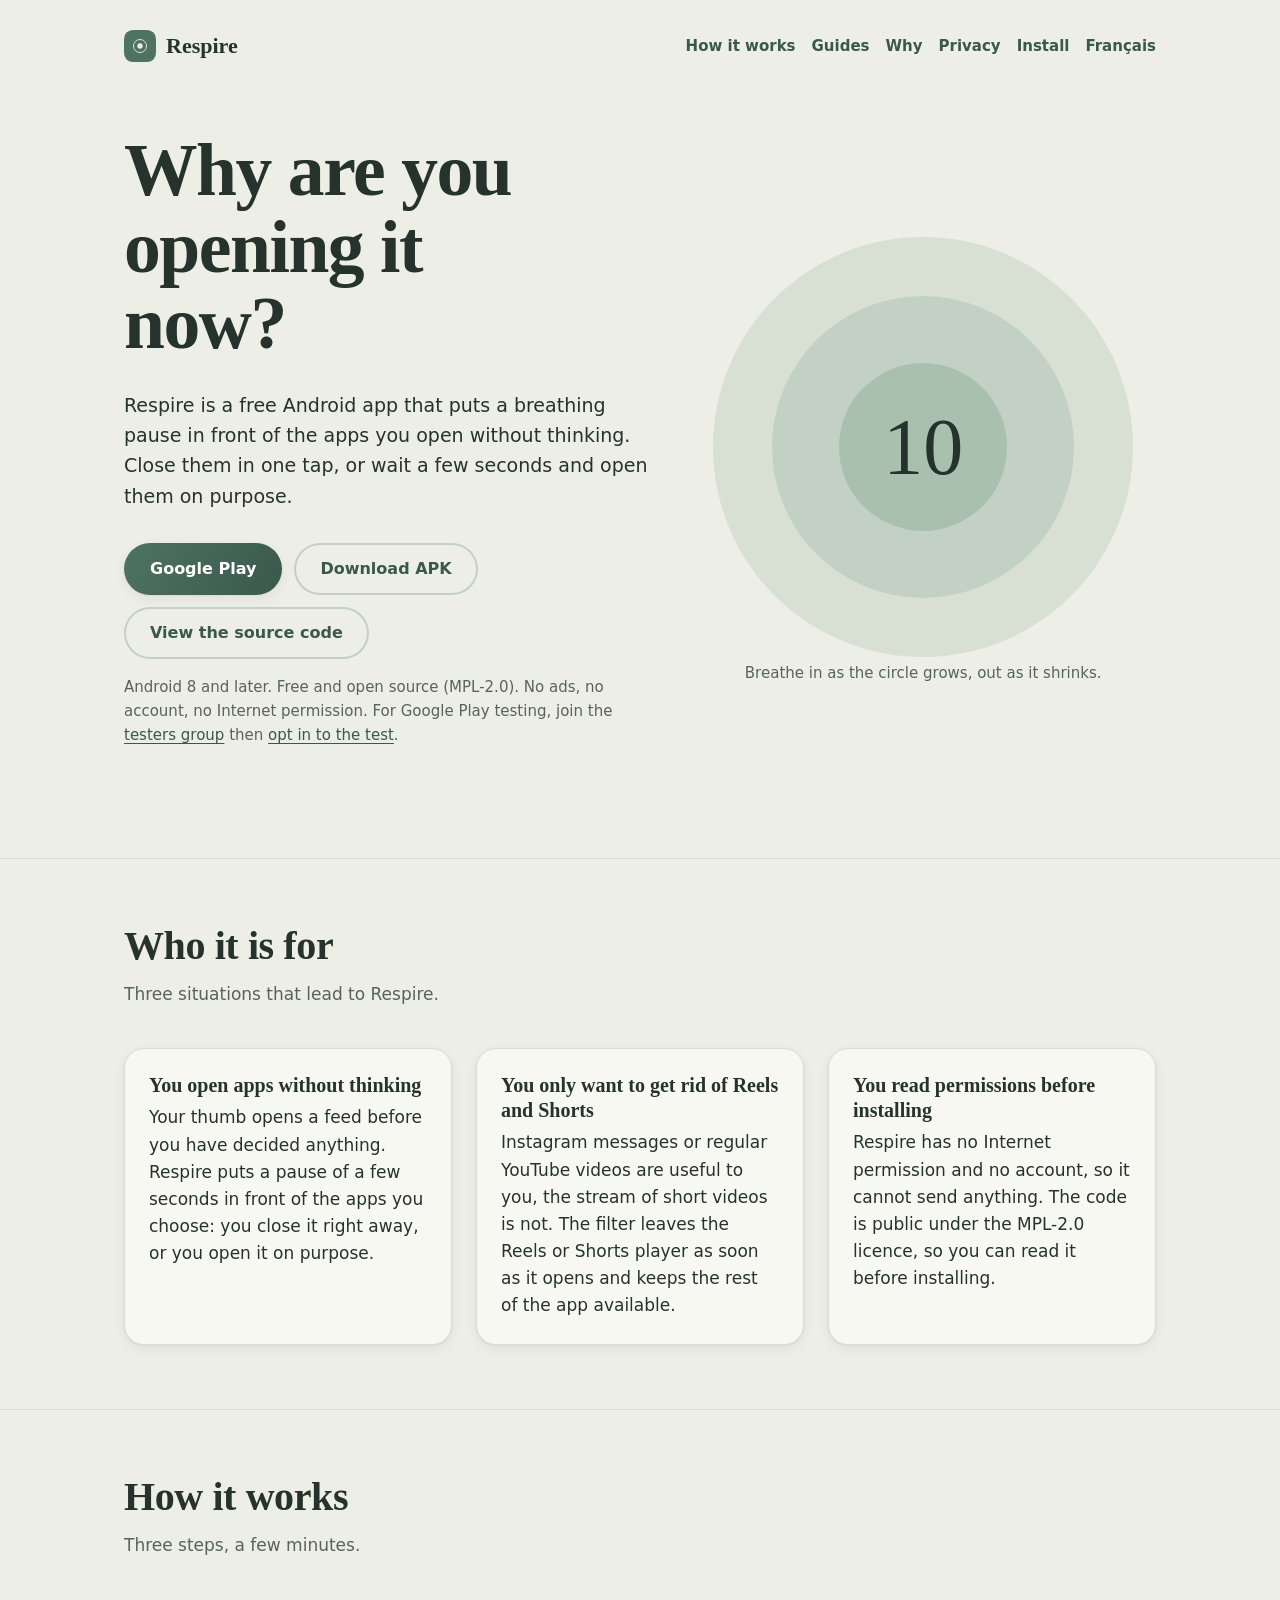
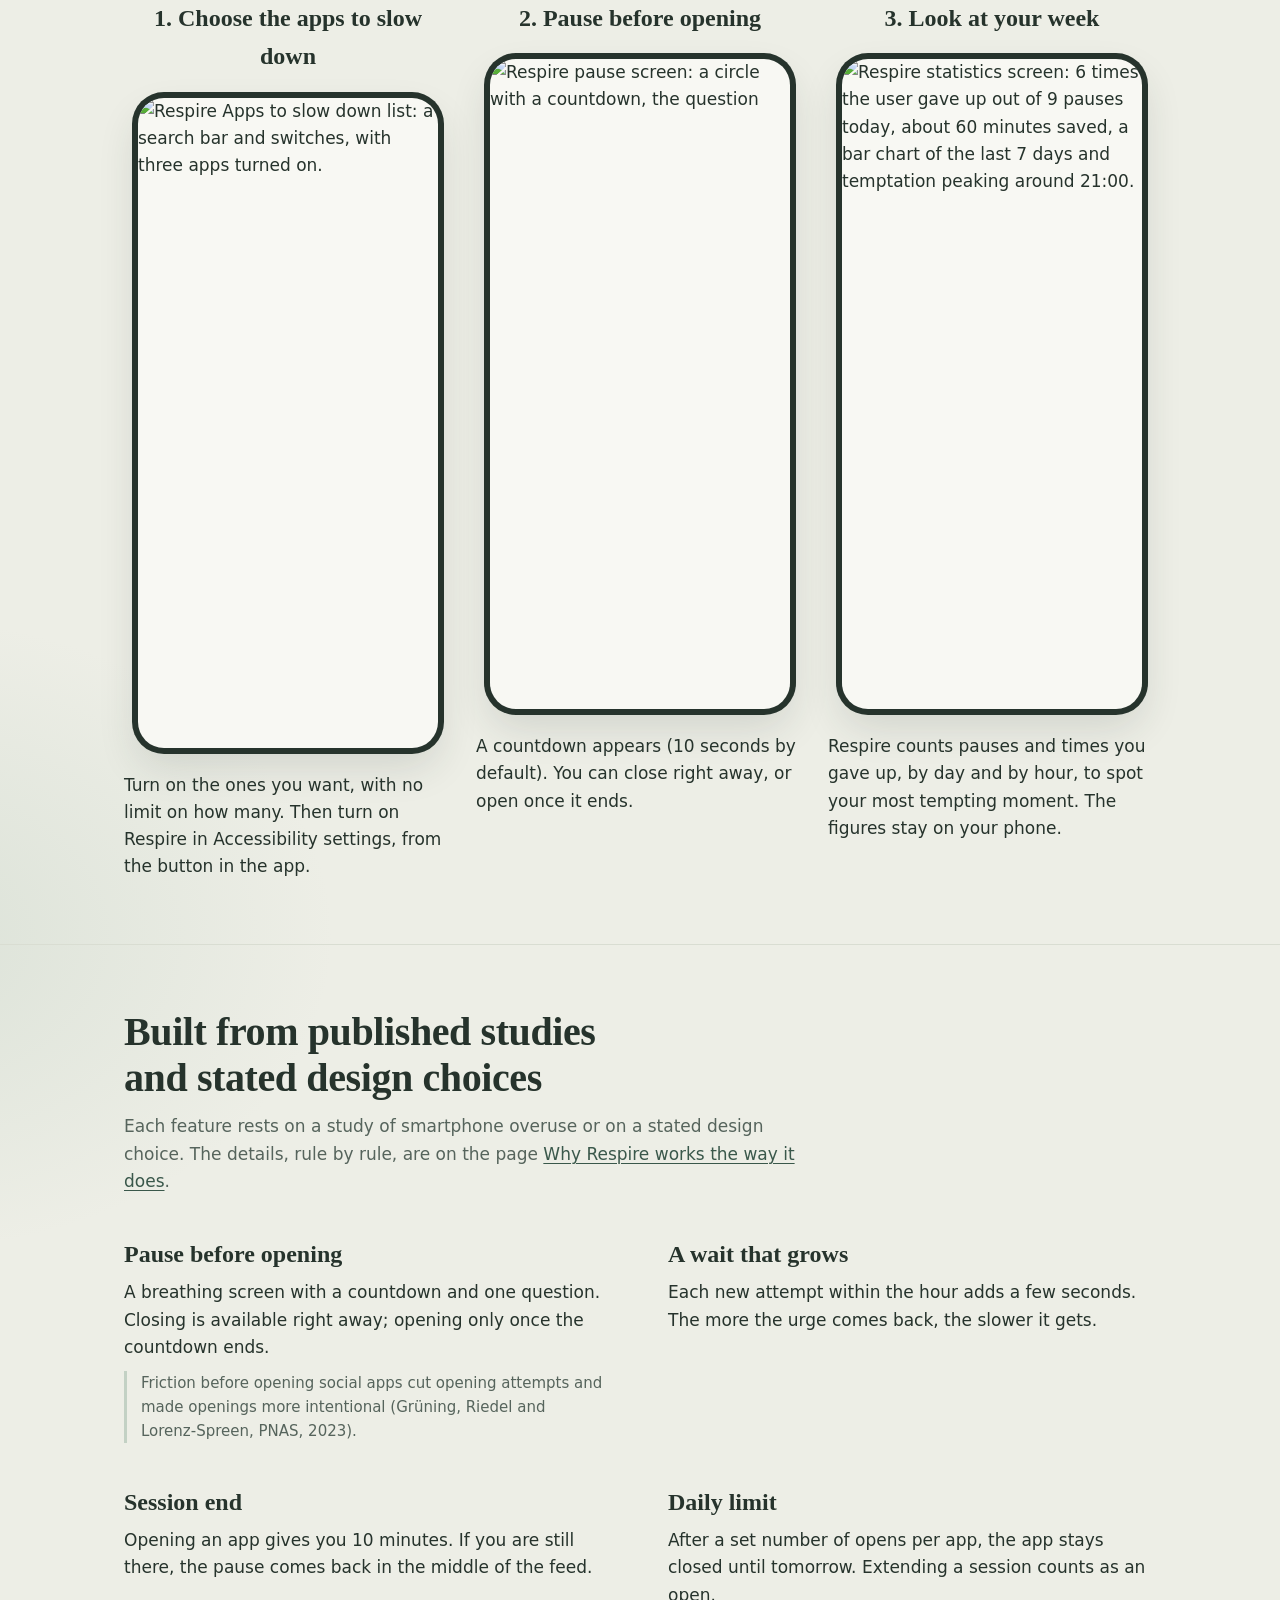
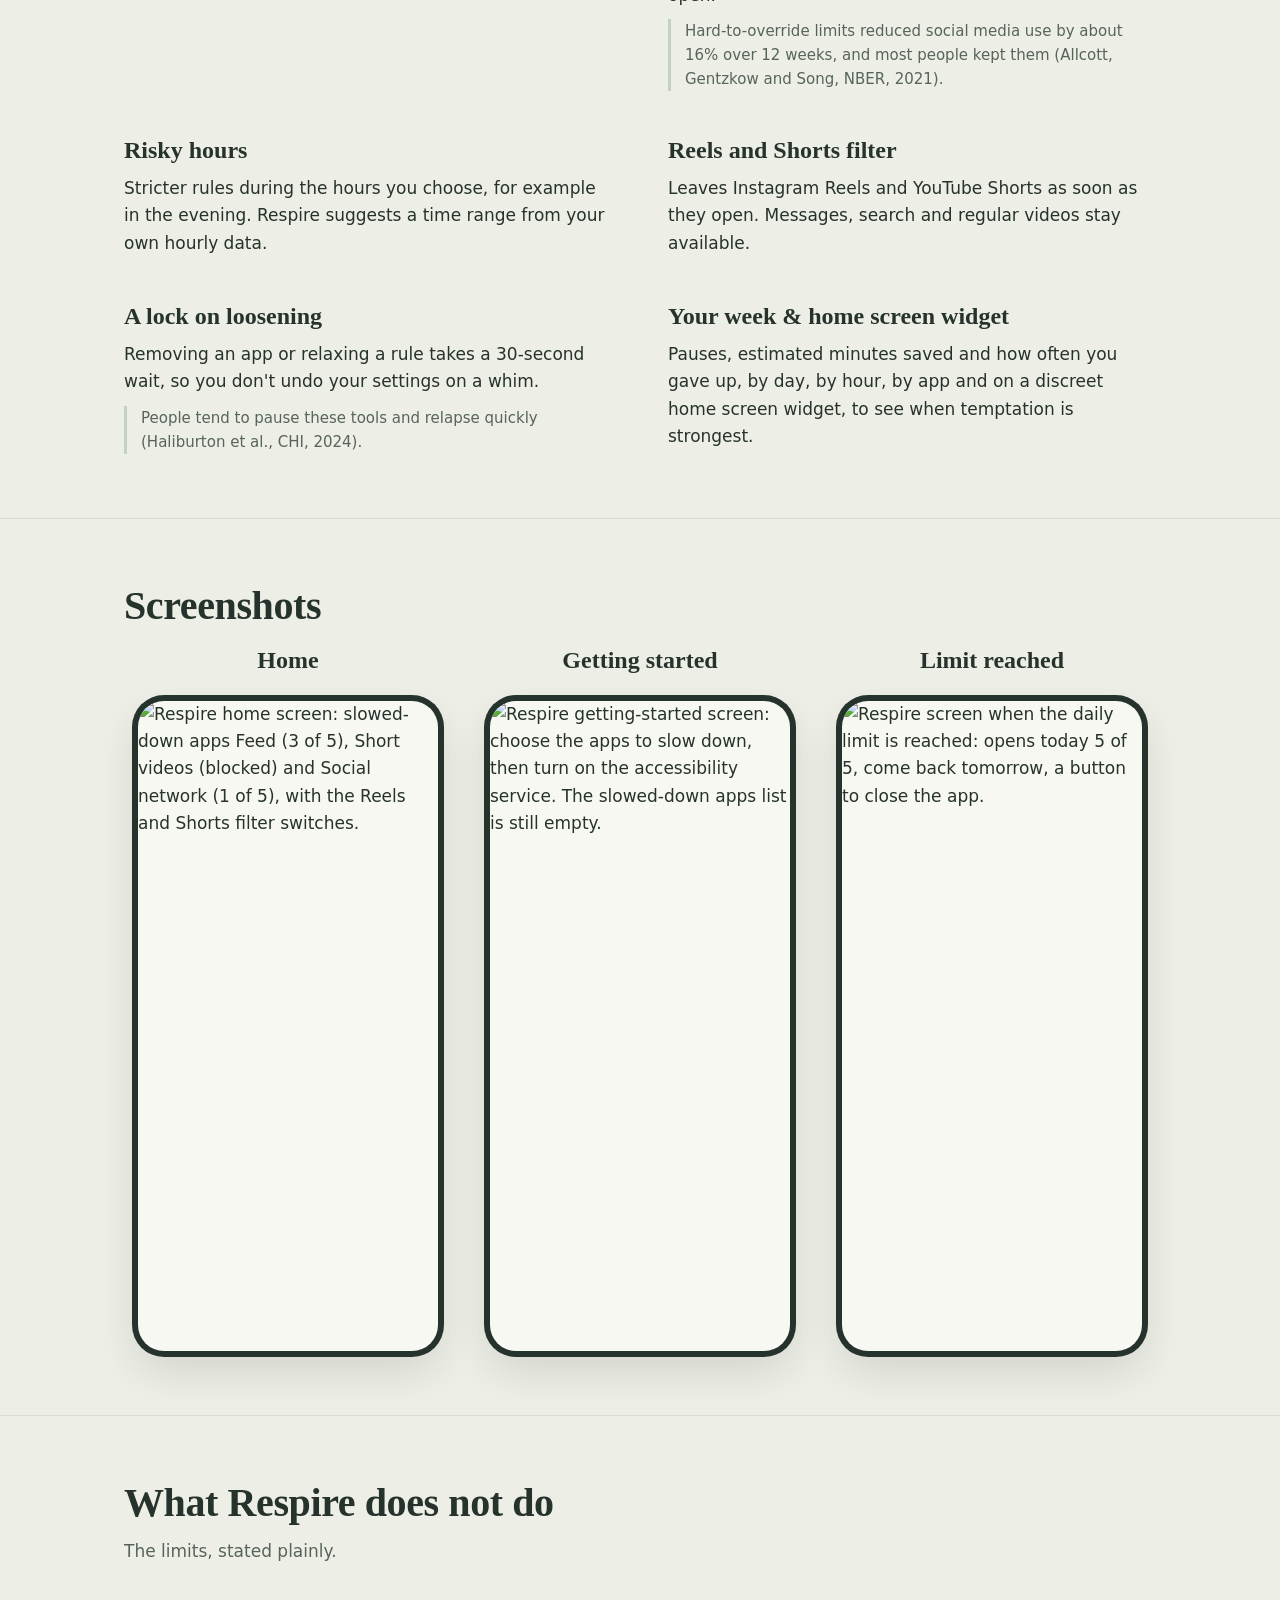
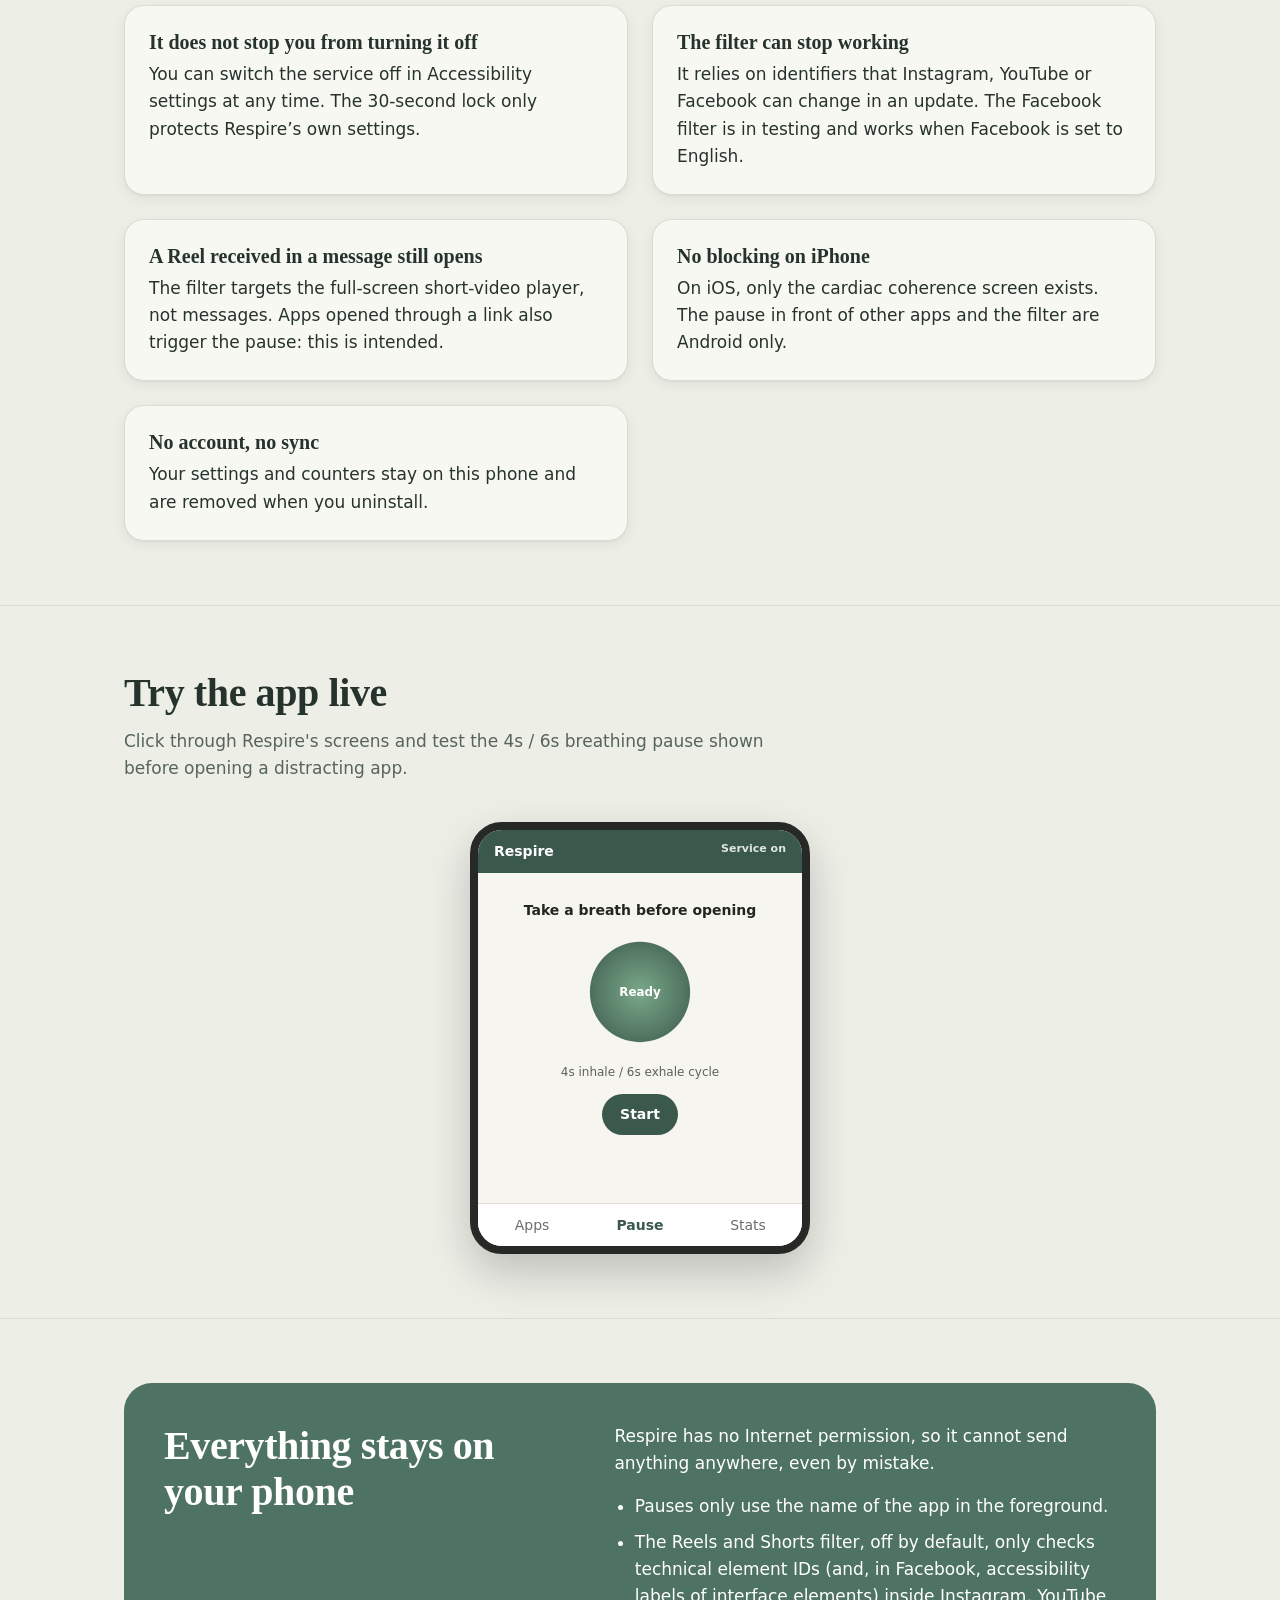
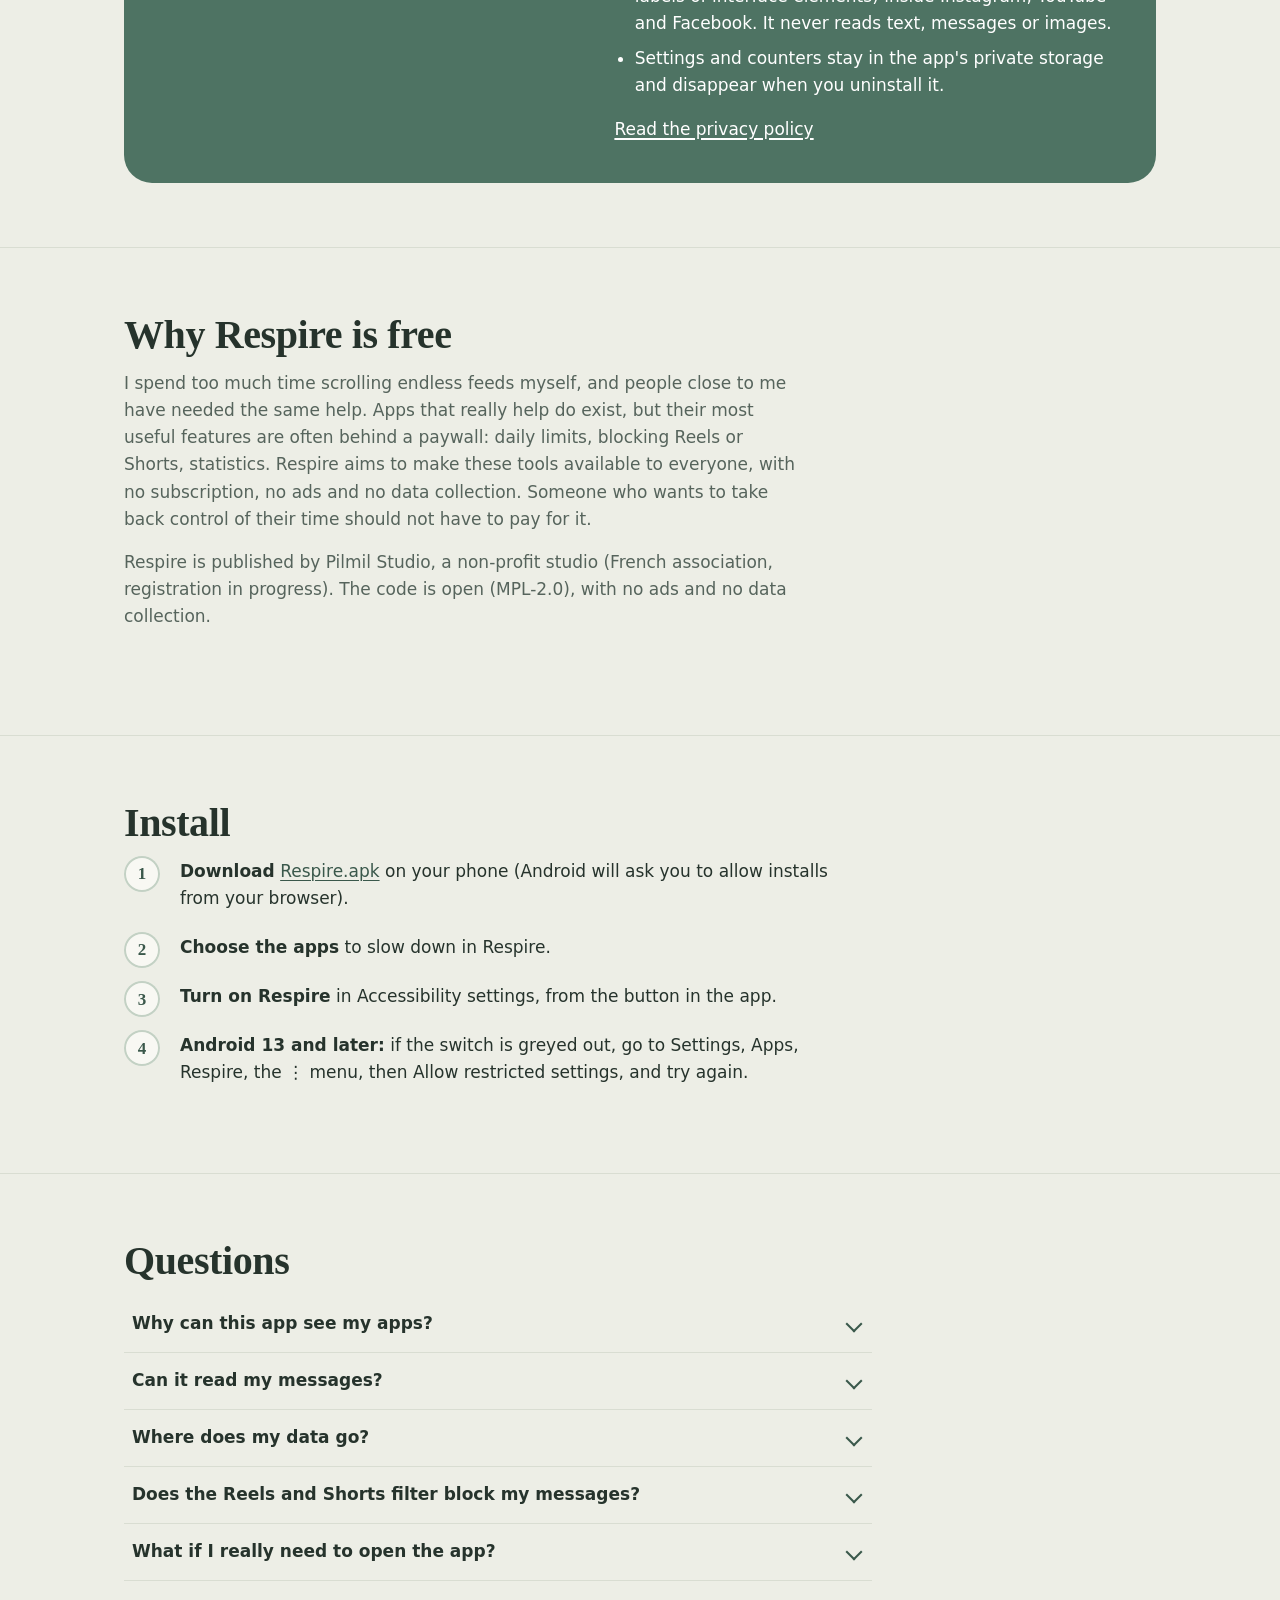
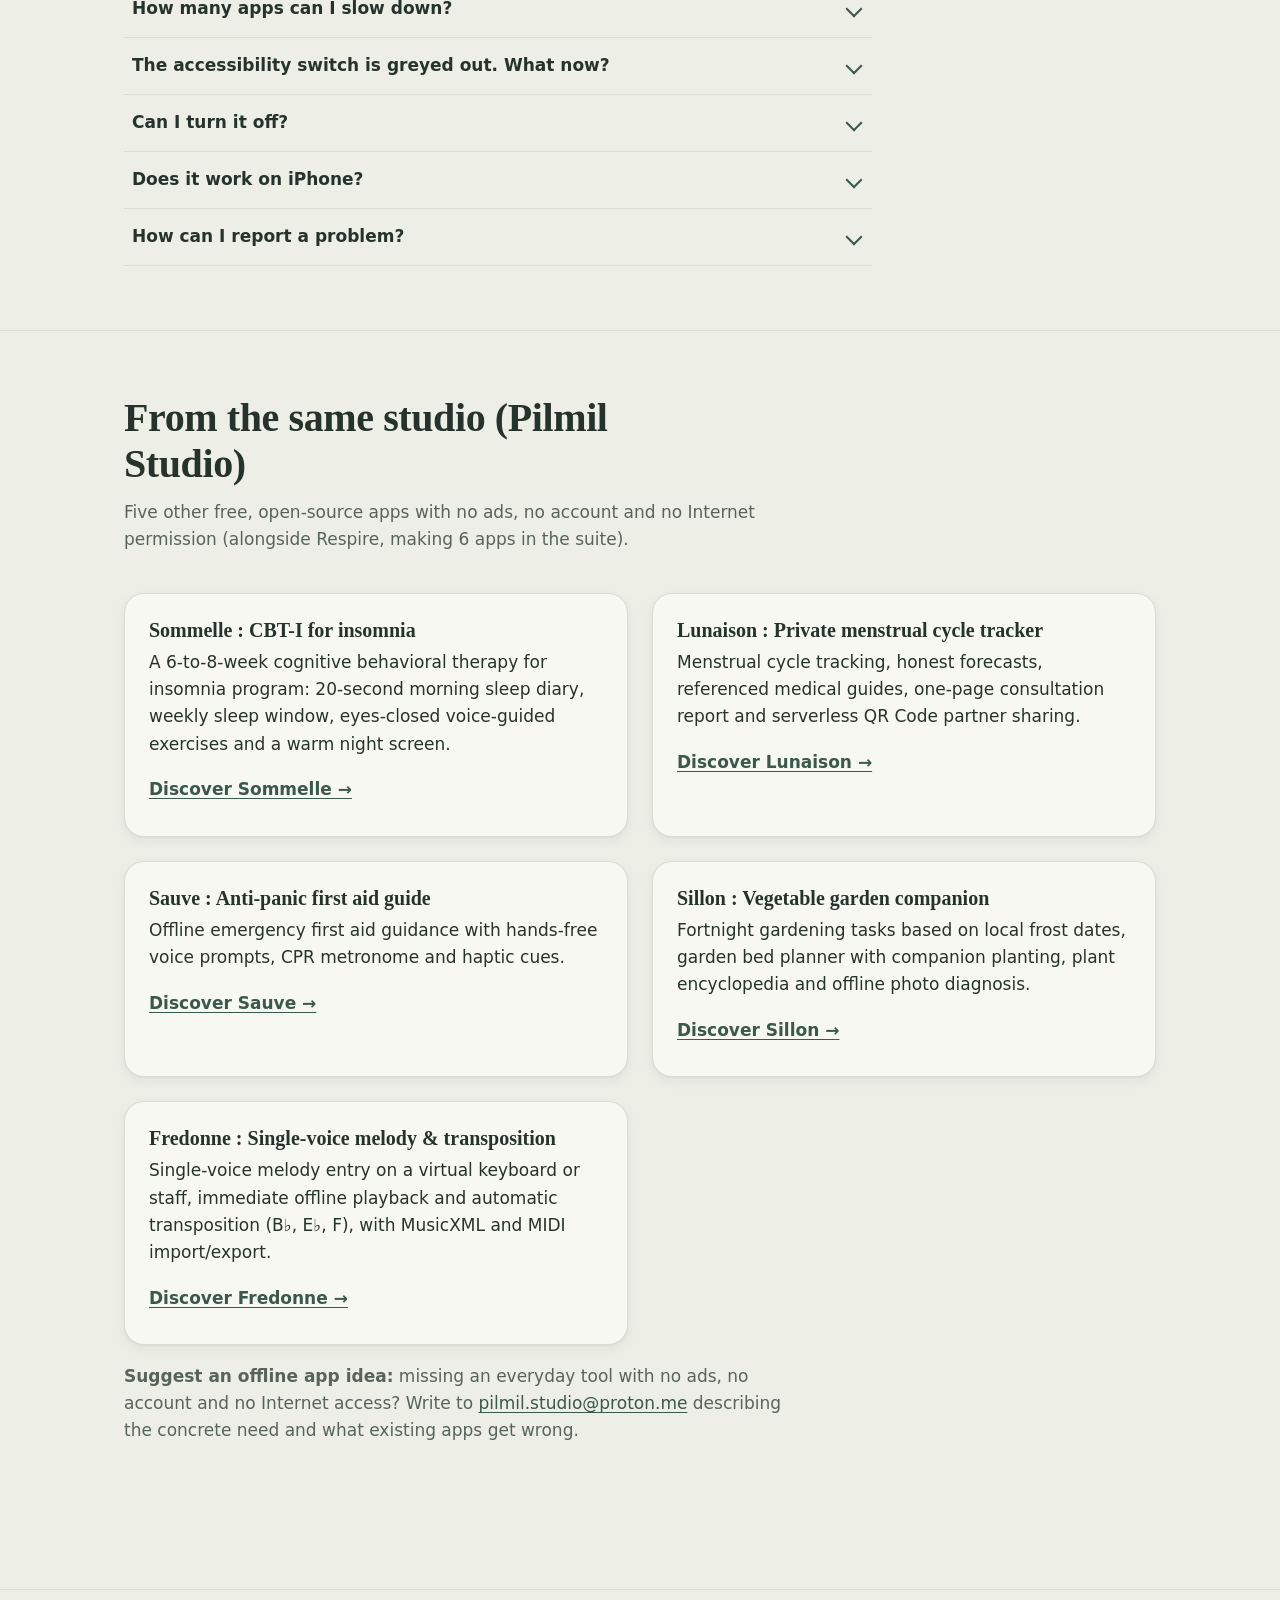
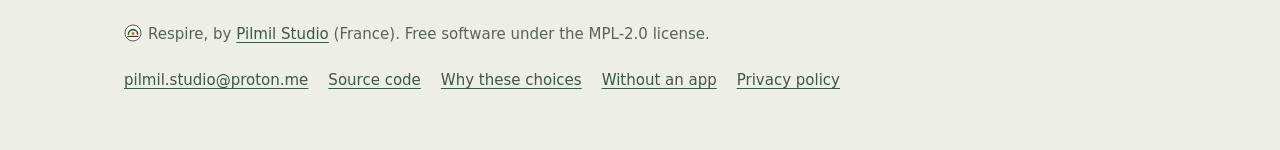
==== commit dfa6c554: "Site : espace Guides Page guides.html en anglais et en français (cartes des guides, encart vers l'ap" ====
--- a/docs/index.html
+++ b/docs/index.html
@@ -17,7 +17,7 @@
 <body>
 <header class="wrap top">
 <a class="brand" href="index.html"><svg viewBox="0 0 108 108" aria-hidden="true"><rect width="108" height="108" rx="30" fill="#4E7363"/><circle cx="54" cy="54" r="22" fill="none" stroke="#EDEEE6" stroke-width="3"/><circle cx="54" cy="54" r="9" fill="#EDEEE6"/></svg>Respire</a>
-<nav aria-label="Menu"><a class="hide-sm" href="#how">How it works</a><a href="why.html">Why</a><a href="#privacy">Privacy</a><a href="#install">Install</a><a href="fr/index.html" lang="fr">Français</a></nav>
+<nav aria-label="Menu"><a class="hide-sm" href="#how">How it works</a><a href="guides.html">Guides</a><a href="why.html">Why</a><a href="#privacy">Privacy</a><a href="#install">Install</a><a href="fr/index.html" lang="fr">Français</a></nav>
 </header>
 <main>
 <div class="wrap hero">
